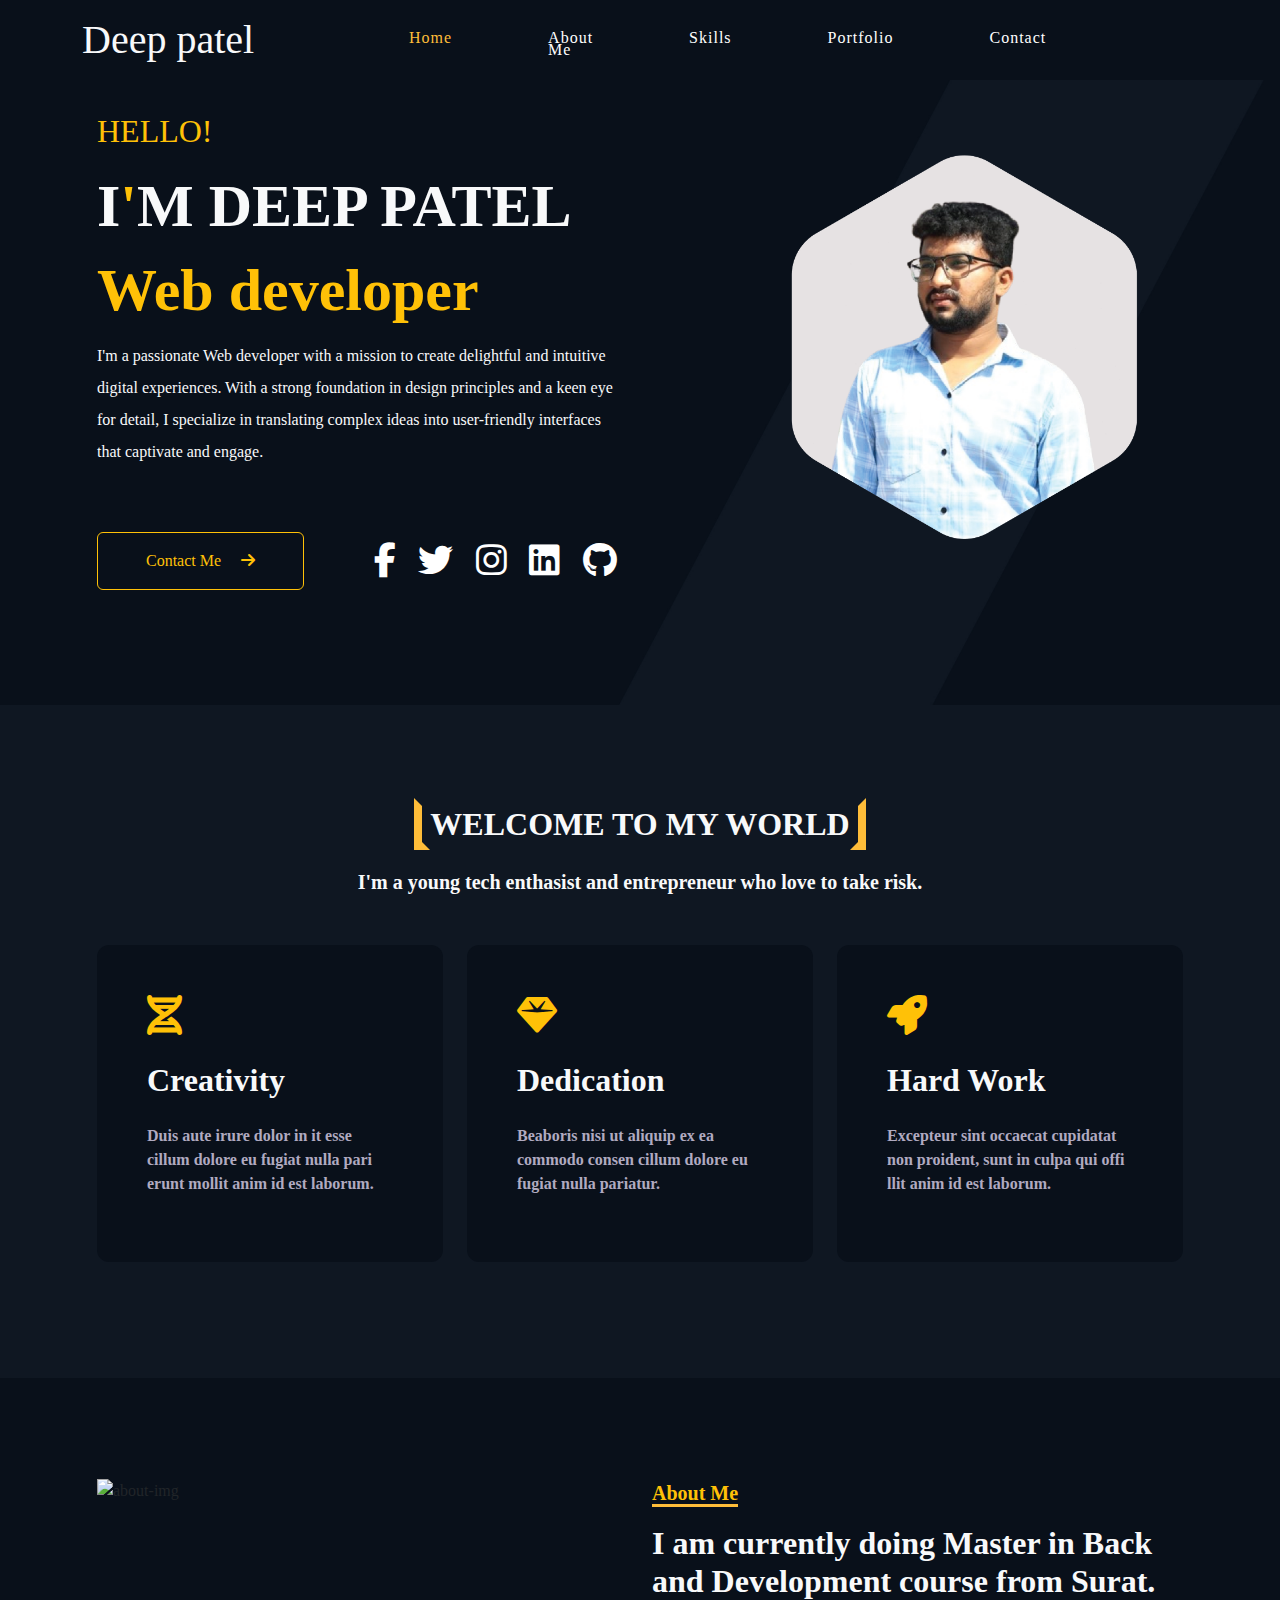
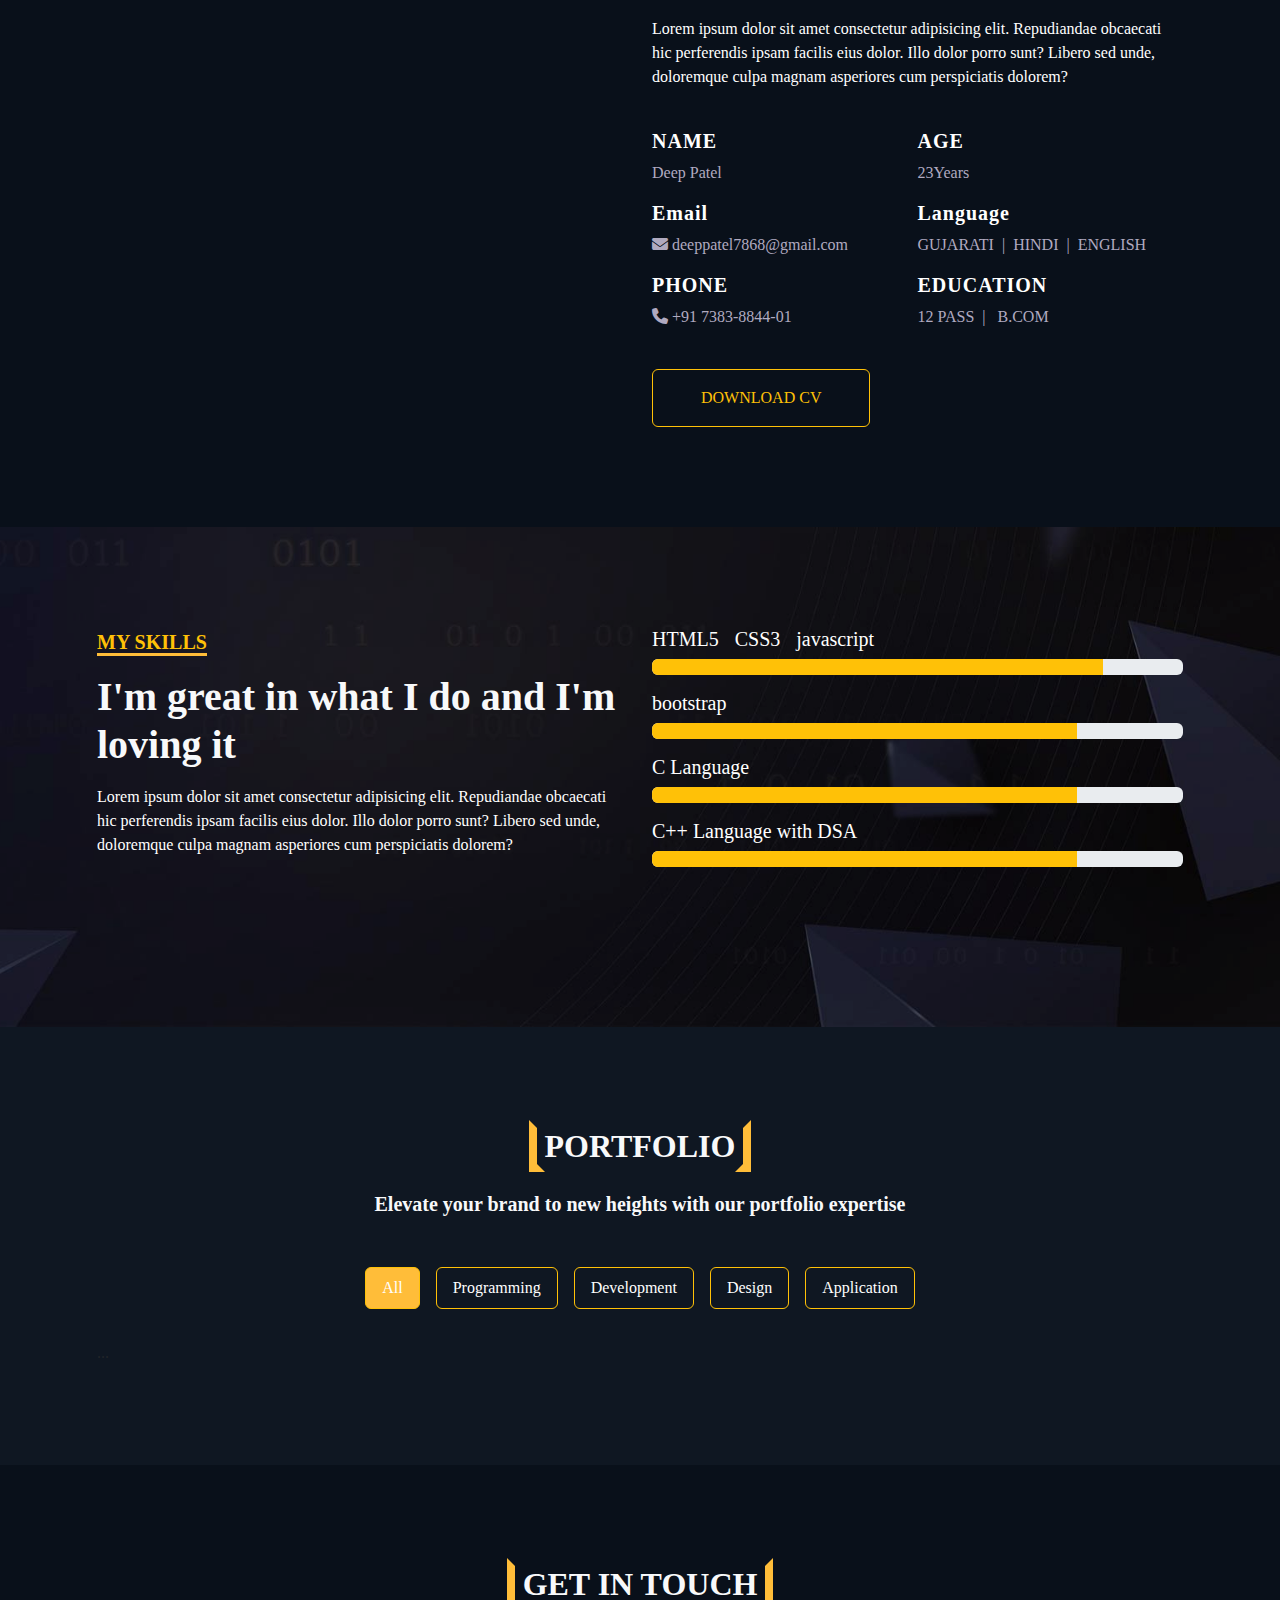
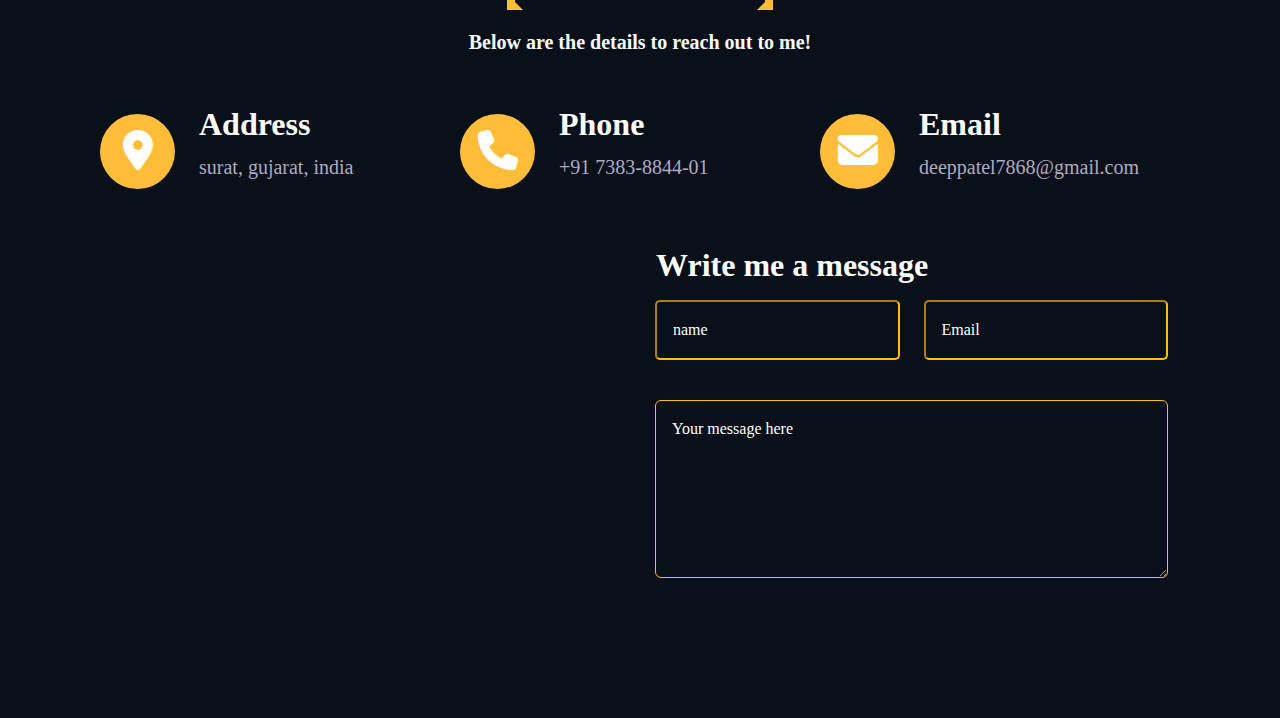
==== index.html @ 32c3ce7d "portfolio" ====
<!doctype html>
<html lang="en">

<head>
  <meta charset="utf-8">
  <meta name="viewport" content="width=device-width, initial-scale=1">
  <title>Deep Patel</title>

  <!-- favicon icon -->
  <link rel="icon" href="./images/logo/logo.png" />

  <!-- bootstrap css -->
  <link href="https://cdn.jsdelivr.net/npm/bootstrap@5.3.3/dist/css/bootstrap.min.css" rel="stylesheet"
    integrity="sha384-QWTKZyjpPEjISv5WaRU9OFeRpok6YctnYmDr5pNlyT2bRjXh0JMhjY6hW+ALEwIH" crossorigin="anonymous">

  <!-- extrnal css -->
  <link rel="stylesheet" href="./css/style.css" />

  <!-- fonts css -->
  <link rel="stylesheet" href="./css/fonts.css" />

  <!-- icon link -->
  <link rel="stylesheet" href="./css/all.min.css" />
</head>

<body>

  <!-- header -->
  <header>
    <nav class="navbar navbar-expand-lg bg-body-tertiary">
      <nav class="navbar navbar-dark fixed-top py-3">
        <div class="container">
          <div class="col-3">
            <h1 class="text-light">Deep patel</h1>
            <!-- <a class="navbar-brand" href="#">
                <img src="./images/logo/logo.png" alt="logo">
              </a> -->
          </div>
          <div class="col-8">
            <div class="offcanvas offcanvas-end text-bg-dark" tabindex="-1" id="offcanvasDarkNavbar"
              aria-labelledby="offcanvasDarkNavbarLabel">
              <div class="offcanvas-header">
                <h5 class="offcanvas-title" id="offcanvasDarkNavbarLabel">Deep Patel</h5>
                <button type="button" class="btn-close btn-close-white" data-bs-dismiss="offcanvas"
                  aria-label="Close"></button>
              </div>
              <div class="offcanvas-body">
                <div class="manu-bar">
                  <ul class="navbar-nav justify-content-end flex-grow-1 pe-3">
                    <li class="nav-item">
                      <a class="nav-link active py-3 px-5" aria-current="page" href="#">Home</a>
                    </li>
                    <li class="nav-item">
                      <a class="nav-link py-3 px-5" href="#">About Me</a>
                    </li>
                    <li class="nav-item">
                      <a class="nav-link py-3 px-5" href="#">Skills</a>
                    <li class="nav-item">
                      <a class="nav-link py-3 px-5" href="#">Portfolio</a>
                    </li>
                    <li class="nav-item">
                      <a class="nav-link py-3 px-5" href="#">Contact</a>
                    </li>
                  </ul>
                </div>
              </div>
            </div>
          </div>
          <div class="col-1">
            <button class="navbar-toggler" type="button" data-bs-toggle="offcanvas"
              data-bs-target="#offcanvasDarkNavbar" aria-controls="offcanvasDarkNavbar" aria-label="Toggle navigation">
              <span class="navbar-toggler-icon"></span>
            </button>
          </div>
        </div>
      </nav>
  </header>

  <!-- banner -->
  <section>
    <div class="banner">
      <div class="container">
        <div class="row">
          <div class="col-xl-6">
            <div class="my-contane">
              <h1 class="fw-bolder text-light">
                <span class="h2 text-warning">HELLO!</span><BR>
                I<span class="text-warning">'</span>M DEEP PATEL<br>
                <span class="text-warning">Web developer</span>
              </h1>
              <p class="text-light fs-6 display-6 lh-lg"">I'm a passionate Web developer with a mission to create delightful and intuitive digital experiences. With a strong foundation in design principles and a keen eye for detail, I specialize in translating complex ideas into user-friendly interfaces that captivate and engage.</p>
              <div class=" my-socieal d-flex align-items-center justify-content-around mt-5 pt-3">
              <div class="col-xl-6">
                <button type="button" class="btn btn-outline-warning py-3 px-5">Contact Me
                  <i class="fa-solid fa-arrow-right ps-3"></i>
                </button>
              </div>
              <div class="col-6">
                <div class="socieal-midda-icon">
                  <ul class="d-flex list-unstyled justify-content-around mb-0">
                    <li>
                      <a href="#">
                        <i class="fa-brands fa-facebook-f"></i>
                      </a>
                    </li>
                    <li>
                      <a href="#">
                        <i class="fa-brands fa-twitter"></i>
                      </a>
                    </li>
                    <li>
                      <a href="#">
                        <i class="fa-brands fa-instagram"></i>
                      </a>
                    </li>
                    <li>
                      <a href="#">
                        <i class="fa-brands fa-linkedin"></i>
                      </a>
                    </li>
                    <li>
                      <a href="#">
                        <i class="fa-brands fa-github"></i>
                      </a>
                    </li>
                  </ul>
                </div>
              </div>
            </div>
          </div>
        </div>
        <div class="col-xl-1"></div>
        <div class="col-xl-5">
          <div class="my-face d-flex align-items-center">
            <div class="my-img d-none d-xl-block">
              <img src="./images/bg-img/Deep.png" alt="my-img" class="img-fluid">
            </div>
          </div>
        </div>
      </div>
    </div>
    </div>
  </section>

  <!-- MY WORLD -->
  <section>
    <div class="my-world pt-100 pb-100">
      <div class="container">
        <div class="row">
          <div class="col-12">
            <div class="welcome">
              <h2 class="text-center text-light fw-bold mb-4">WELCOME TO MY WORLD</h2>
              <p class="text-center text-light fs-5 mb-5">I'm a young tech enthasist and entrepreneur who love to take
                risk.</p>
            </div>
          </div>

          <div class="col-xl-4 col-lg-6 mb-3">
            <div class="my-item-wrapper">
              <div class="icons">
                <i class="fa-solid fa-dna text-warning fs-1"></i>
              </div>
              <div class="content-icon">
                <h3 class="text-light fs-2 fw-semibold my-4">Creativity</h3>
                <p class="lh-base fs-6">
                  Duis aute irure dolor in it esse cillum dolore eu fugiat nulla pari erunt mollit anim id est laborum.
                </p>
              </div>
            </div>
          </div>
          <div class="col-xl-4 col-lg-6 mb-3">
            <div class="my-item-wrapper">
              <div class="icons">
                <i class="fa-solid fa-gem fs-1 text-warning"></i>
              </div>
              <div class="content-icon">
                <h3 class="text-light fs-2 fw-semibold my-4">
                  Dedication</h3>
                <p class="lh-base fs-6">
                  Beaboris nisi ut aliquip ex ea commodo consen cillum dolore eu fugiat nulla pariatur.
                </p>
              </div>
            </div>
          </div>
          <div class="col-xl-4 col-lg-6 mb-3">
            <div class="my-item-wrapper">
              <div class="icons">
                <i class="fa-solid fa-rocket text-warning fs-1"></i>
              </div>
              <div class="content-icon">
                <h3 class="text-light fs-2 fw-semibold my-4">Hard Work</h3>
                <p class="lh-base fs-6">
                  Excepteur sint occaecat cupidatat non proident, sunt in culpa qui offi llit anim id est laborum.
                </p>
              </div>
            </div>
          </div>
        </div>
      </div>
    </div>
  </section>

  <!-- About Us -->
  <section>
    <div class="my-about pt-100 pb-100">
      <div class="container">
        <div class="row">
          <div class="col-lg-6">
            <div class="about-img">
              <img src="..." alt="about-img">
            </div>
          </div>
          <div class="col-xl-6">
            <div class="about-content">
              <span class="text-warning fw-bold fs-5 " id="abmeout-me">About Me</span>
              <h2 class="text-light fs-2 my-3 fw-bold">I am currently doing Master in Back and Development course from
                Surat.
              </h2>
              <p class="text-white">Lorem ipsum dolor sit amet consectetur adipisicing elit. Repudiandae obcaecati hic
                perferendis ipsam facilis eius dolor. Illo dolor porro sunt? Libero sed unde, doloremque culpa magnam
                asperiores cum perspiciatis dolorem?</p>
            </div>
            <div class="about-info d-flex">
              <div class="col-xl-6">
                <ul class="prosonal-info list-unstyled">
                  <li>
                    <h4 class="text-white fw-midium fs-5 fw-bold mt-4">NAME</h4>
                    <p>Deep Patel</p>
                  </li>
                  <li>
                    <h4 class="text-white fw-midium fs-5 fw-bold">Email</h4>
                    <p><i class="fa-solid fa-envelope pe-1"></i>deeppatel7868@gmail.com</p>
                  </li>
                  <li>
                    <h4 class="text-white fw-midium fs-5 fw-bold ">PHONE</h4>
                    <p><i class="fa-solid fa-phone pe-1"></i>+91 7383-8844-01</p>
                  </li>
                </ul>
              </div>
              <div class="col-xl-6">
                <ul class="prosonal-info list-unstyled">
                  <li>
                    <h4 class="text-white fw-midium fs-5 fw-bold mt-4">AGE</h4>
                    <p>23Years</p>
                  </li>
                  <li>
                    <h4 class="text-white fw-midium fs-5 fw-bold ">Language</h4>
                    <p>GUJARATI<span class="px-2">|</span class="px-2">HINDI<span class="px-2">|</span>ENGLISH</p>
                  </li>
                  <li>
                    <h4 class="text-white fw-midium fs-5 fw-bold">EDUCATION</h4>
                    <p>12 PASS<span class="px-2">|</span> B.COM</p>
                  </li>
                </ul>
              </div>
            </div>
            <button type="button" class="btn btn-outline-warning mt-4 py-3 px-5">DOWNLOAD CV</button>
          </div>
        </div>
      </div>
    </div>
  </section>

  <!-- my skills -->
  <section>
    <div class="skill-section pt-100">
      <div class="container">
        <div class="row">
          <div class="col-lg-6">
            <div class="about-content">
              <span class="text-warning fw-bold fs-5 " id="abmeout-me">MY SKILLS</span>
              <h2 class="text-light fs-1 my-3 fw-bolder">I'm great in what I do and I'm loving it
              </h2>
              <p class="text-white">Lorem ipsum dolor sit amet consectetur adipisicing elit. Repudiandae obcaecati hic
                perferendis ipsam facilis eius dolor. Illo dolor porro sunt? Libero sed unde, doloremque culpa magnam
                asperiores cum perspiciatis dolorem?</p>
            </div>
          </div>
          <div class="col-lg-6">
            <h5 class="text-white">HTML5<span class="px-3">CSS3</span>javascript</h5>
            <div class="progress mb-3" role="progressbar" aria-label="Success example" aria-valuenow="25"
              aria-valuemin="0" aria-valuemax="100">
              <div class="progress-bar bg-warning" style="width: 85%"></div>
            </div>
            <h5 class="text-white">bootstrap</h5>
            <div class="progress mb-3" role="progressbar" aria-label="Info example" aria-valuenow="50" aria-valuemin="0"
              aria-valuemax="100">
              <div class="progress-bar bg-warning" style="width: 80%"></div>
            </div>
            <h5 class="text-white">C Language</h5>
            <div class="progress mb-3" role="progressbar" aria-label="Warning example" aria-valuenow="75"
              aria-valuemin="0" aria-valuemax="100">
              <div class="progress-bar bg-warning" style="width: 80%"></div>
            </div>
            <h5 class="text-white">C++ Language with DSA</h5>
            <div class="progress" role="progressbar" aria-label="Danger example" aria-valuenow="100" aria-valuemin="0"
              aria-valuemax="100">
              <div class="progress-bar bg-warning" style="width: 80%"></div>
            </div>
          </div>
        </div>
      </div>
    </div>
  </section>

  <!-- portfolio -->
  <section>
    <div class="portfolio-section pt-100 pb-100">
      <div class="container">
        <div class="row">
          <div class="col-12">
            <div class="welcome">
              <h2 class="text-center text-light fw-bold mb-4">PORTFOLIO</h2>
              <p class="text-center text-light fs-5 mb-5 fw-bold">Elevate your brand to new
                heights with our portfolio expertise</p>
            </div>
          </div>
          <div class="portfolio-menu">
            <ul class="nav nav-pills justify-content-center mb-3" id="pills-tab" role="tablist">
              <li class="nav-item px-2" role="presentation">
                <button class="nav-link active text-white border border-warning mb-3" id="pills-home-tab"
                  data-bs-toggle="pill" data-bs-target="#pills-all" type="button" role="tab" aria-controls="pills-all"
                  aria-selected="true">All</button>
              </li>
              <li class="nav-item px-2" role="presentation">
                <button class="nav-link text-white border border-warning mb-3" id="pills-Programming-tab"
                  data-bs-toggle="pill" data-bs-target="#pills-Programming" type="button" role="tab"
                  aria-controls="pills-Programming" aria-selected="false">Programming</button>
              </li>
              <li class="nav-item px-2" role="presentation">
                <button class="nav-link text-white border border-warning mb-3" id="pills-Development-tab"
                  data-bs-toggle="pill" data-bs-target="#pills-Development" type="button" role="tab"
                  aria-controls="pills-Development" aria-selected="false">Development</button>
              </li>
              <li class="nav-item px-2" role="presentation">
                <button class="nav-link text-white border border-warning mb-3" id="pills-Design-tab"
                  data-bs-toggle="pill" data-bs-target="#pills-Design" type="button" role="tab"
                  aria-controls="pills-Design" aria-selected="false">Design</button>
              </li>
              <li class="nav-item px-2" role="presentation">
                <button class="nav-link text-white border border-warning mb-3" id="pills-disabled-tab"
                  data-bs-toggle="pill" data-bs-target="#pills-disabled" type="button" role="tab"
                  aria-controls="pills-disabled" aria-selected="false">Application</button>
              </li>
            </ul>
          </div>
          <div class="tab-content" id="pills-tabContent">
            <div class="tab-pane fade show active" id="pills-all" role="tabpanel" aria-labelledby="pills-all-tab"
              tabindex="0">...</div>
            <div class="tab-pane fade" id="pills-Programming" role="tabpanel" aria-labelledby="pills-Programming-tab"
              tabindex="0">...</div>
            <div class="tab-pane fade" id="pills-Design" role="tabpanel" aria-labelledby="pills-Design-tab"
              tabindex="0">...</div>
            <div class="tab-pane fade" id="pills-disabled" role="tabpanel" aria-labelledby="pills-disabled-tab"
              tabindex="0">...</div>
            <div class="tab-pane fade" id="pills-disabled" role="tabpanel" aria-labelledby="pills-disabled-tab"
              tabindex="0">...</div>
          </div>
        </div>
      </div>
    </div>
  </section>

  <!-- my-Contact -->
  <section>
    <div class="my-Contact pt-100 pb-100">
      <div class="container">
        <div class="row">
          <div class="col-12">
            <div class="welcome">
              <h2 class="text-center text-light fw-bold mb-4">GET IN TOUCH</h2>
              <p class="text-center text-light fs-5 mb-5 fw-bold">Below are the details to reach out to me!</p>
            </div>
          </div>
          <div class="my-cont row mb-5">
            <div class="col-lg-4 d-flex align-items-lg-center justify-content-xxl-center">
              <div class="cont-circal me-4">
                <i class="fa-solid fa-location-dot"></i>
              </div>
             <div class="add-cont">
              <h4 class="fs-2 fw-bold">Address</h4>
              <p class="fs-5">surat, gujarat, india</p>
             </div>
            </div>
            <div class="col-lg-4 d-flex align-items-lg-center justify-content-xxl-center">
              <div class="cont-circal me-4">
                <i class="fa-solid fa-phone"></i>
              </div>
             <div class="add-cont">
              <h4 class="fs-2 fw-bold">Phone</h4>
              <p class="fs-5">+91 7383-8844-01</p>
             </div>
            </div>
            <div class="col-lg-4 d-flex align-items-lg-center justify-content-xxl-center">
              <div class="cont-circal me-4">
                <i class="fa-solid fa-envelope"></i>
              </div>
             <div class="add-cont">
              <h4 class="fs-2  fw-bold">
                Email</h4>
              <p class="fs-5">deeppatel7868@gmail.com</p>
             </div>
            </div>
          </div>
          <div class="prosnal-toch d-flex">
            <div class="col-lg-6"></div>
            <div class="col-lg-6">
              <div class="my-form">
                <h2 class="fw-bold text-white mb-3 ps-3">Write me a message</h2>
                <div class="form-msg">
                  <form action="">
                    <div class="form-contane row mb-4">
                      <div class="col-md-6">
                        <input type="text" name="uname" class="w-100 bg-transparent border-warning ps-3 mb-3" placeholder="name">
                      </div>
                      <div class="col-md-6">
                        <input type="email" name="email" class="w-100 bg-transparent border-warning ps-3" placeholder="Email">
                      </div>
                    </div>
                    <div class="form-area row mb-4">
                      <div class="col-md-12 ">
                        <textarea class="form-control mb-3 w-100 bg-transparent border-warning p-3" cols="30" rows="6"  placeholder="Your message here"></textarea>
                      </div>
                    </div>
                  </form>
                </div>
              </div>
            </div>
          </div>
        </div>
      </div>
    </div>
  </section>

  <!-- footer -->
  <footer></footer>
  <script src="https://cdn.jsdelivr.net/npm/bootstrap@5.3.3/dist/js/bootstrap.bundle.min.js"
    integrity="sha384-YvpcrYf0tY3lHB60NNkmXc5s9fDVZLESaAA55NDzOxhy9GkcIdslK1eN7N6jIeHz"
    crossorigin="anonymous"></script>

    <script src="https://cdnjs.cloudflare.com/ajax/libs/jquery/3.7.1/jquery.min.js"></script>
    <!-- map.js -->
    <script src="./js/map.js"></script>
</body> 

</html>
---- css/style.css ----
*{
    margin: 0;
    box-sizing: border-box;
}
:root{
    --primary-color: #FFBD39;
    --secondery-color: #09101A;
    --white-color: #fff;
    --black-color: #000;
    --bg-color: #0F1722;
    --text-primary-color: #b0aac0;
    --first-font: 'Poppins','sans-serif';
    --seconde-font: 'Lunasima', 'sans-serif';
    --gutter-width: 15px;
}
body{
    font-family: var(--first-font);
}
.row{
    display: flex;
    flex-wrap: wrap;
    padding-left: var(--gutter-width);
    padding-right: var(--gutter-width);
}
.pt-100{
    padding-top: 100px;
}
.pb-100{
    padding-bottom: 100px;
}

/* scroll */
::-webkit-scrollbar {
    width: 5px;
    scroll-behavior: smooth;
    height: 15px;
}
  ::-webkit-scrollbar-track {
    background: #d1e5ff;
}
::-webkit-scrollbar-thumb {
    background: linear-gradient(
      var(--primary-color),
      var(--secondery-color),
      var(--bg-color));
    border-radius: 4px;
  }

/* header */
/* navbar  */
.navbar {
    width: 100%;
    height: 80px;
    background-color: var(--secondery-color);
}
/* navebar-item */
.manu-bar .nav-link{
    font-family: var(--first-font);
    font-size: 16px;
    font-weight: 500;
    line-height: 12px;
    letter-spacing: 1px;
    color: var(--white-color);
    transition: all 0.3s linear;
    position: relative;
    padding-bottom: 10px;
}

.manu-bar .nav-link.active{
    color: var(--primary-color);
}
.manu-bar .nav-link:hover, .manu-bar .nav-link.active{
    color: var(--primary-color);
}
.navbar-toggler{
    border: none;
    font-size: 25px;
    background-color: var(--primary-color);
}
.navbar-toggler:focus, .btn-close:focus{
    outline: none;
    box-shadow: none;
}
.manu-bar .nav-link::before{
    content: "";
    width: 0;
    height: 2px;
    left: 50%;
    bottom: 0;
    position: absolute;
    transform: translateX(-50%);
    background-color: var(--primary-color);
    visibility: hidden;
    transition: all 0.3s ease-in-out;
}
.manu-bar .nav-link:hover, .socieal-midda-icon i:hover{
    transform: translateY(-15px);
    color: var(--primary-color);
}
.manu-bar .nav-link:hover::before{
    width: 100%;
    visibility: visible;
}

/* banner */
.banner{
    width: 100%;
    height: 625px;
    background-image: url("../images/bg-img/banner.jpg");
    background-position: center center;
    background-size: cover;
}
.my-contane h1{
    font-size: 60px;
    line-height: 1.4;
    font-family: var(--first-font);
}
.my-contane .socieal-midda-icon a{
    color: var(--white-color);
}
.my-contane .socieal-midda-icon i{
    font-size: 35px;
    transition: all 0.3s ease;
}

/* my-world */
.my-world{
    background-color: var(--bg-color);
    font-weight: 600;
}

.welcome h2{
    position: relative;
}
.welcome h2::after, .welcome h2::before {
    content: '';
    width: 0;
    height: 0;
    border: 8px solid transparent;
    border-bottom-color: var(--primary-color);
    top: 2.5px;
}
.welcome h2:after {
  border-right-color: var(--primary-color);
  left: -30px;
}
.welcome h2:before {
    border-left-color: var(--primary-color);
    right: -30px;
}
.welcome p{
    font-family: var(--seconde-font);
}
.my-item-wrapper{
    background-color: var(--secondery-color);
    border: none;
    padding: 50px;
    border-radius: 12px;
    position: relative;
    
}
.my-item-wrapper::after{
    content: '';
    width: 100%;
    height: 100%;
    border-radius: 12px;
    position: absolute;
    top: 0;
    left: 0;
    background: var(--primary-color);
    transition: all 0.3s;
}
.my-item-wrapper::after{
    content: '';
    width: 100%;
    height: 100%;
    border-radius: 12px;
    position: absolute;
    top: 0;
    right: 0;
    background: var(--primary-color);
    transition: all 0.3s;
    z-index: -1; 
}
.my-item-wrapper:hover {
    box-shadow: 10px 10px 50px rgba(255, 255, 255, 0.3);  
}
.my-item-wrapper:hover::after {
    transform: rotate(-10deg);
}
.content-icon p{
    color: var(--text-primary-color);
}

/* about me */
.my-about{
    background-color: var(--secondery-color);
}
.about-content span{
    font-family: var(--first-font);
     border-bottom: 3px solid var(--primary-color);
}
.prosonal-info h4{
    display: inline-block;
    font-family: var(--seconde-font);
    letter-spacing: 1px;
    
}
.prosonal-info p{
    color: var(--text-primary-color);
    font-family: var(--first-font);
    font-size: 16px;
    font-weight: 400;
}
/* my skills */
.skill-section{
    width: 100%;
    height: 500px;
    background-image: url('../images/bg-img/skill-bg.jpg');
    background-position: center center;
    background-size: cover;
    position: relative;
    z-index: 1;
}   
.skill-section::after {
    content: '';
    position: absolute;
    top: 0;
    left: 0;
    right: 0;
    bottom: 0;
    background: rgba(0, 0, 0,0.2);
    z-index: -1;
}

/* portfolio */
.portfolio-section{
    background-color: var(--bg-color);
}
.nav-pills .nav-link.active{
    background-color: var(--primary-color);
}
.nav-pills{
    color: var(--black-color);
}
.portfolio-menu .nav-link:hover {
    background-color: var(--primary-color);
}

/* my-Contact */
.my-Contact{
    background-color: var(--secondery-color);
}

/* contect */
.cont-circal{
    width: 75px;
    height: 75px;
    background-color: var(--primary-color);
    border-radius: 50%;
    text-align: center;
    line-height: 75px;
    font-size: 40px;
    color: var(--white-color);
}
.cont-circal i{
    color: var(--white-color);
    transition: all 0.3s ease;
}
.cont-circal:hover i{
    color: var(--black-color);
}
.add-cont h4{
    color: var(--white-color);
    transition: all 0.3s ease;
}
.add-cont p{
    color: var(--text-primary-color);
    transition: all 0.3s ease;
}
.add-cont h4:hover, .add-cont p:hover{
    color: var(--primary-color);
}
.map{
    width: 100%;
    width: 300px;
}
.my-form h2{
    font-family: var(--seconde-font);
}
.form-contane input{
    height: 60px;
    border-radius: 5px;
    outline: none;
    color: var(--white-color);
}
::placeholder{
    color: var(--white-color);
}
.form-area textarea{
    color: var(--white-color);
}
.form-area textarea::placeholder{
    color: var(--white-color);
    
}
---- css/fonts.css ----
/* poppins-100 - latin */
@font-face {
  font-display: swap;
  /* Check https://developer.mozilla.org/en-US/docs/Web/CSS/@font-face/font-display for other options. */
  font-family: 'Poppins';
  font-style: normal;
  font-weight: 100;
  src: url('../fonts/poppins-v21-latin-100.woff2') format('woff2');
  /* Chrome 36+, Opera 23+, Firefox 39+, Safari 12+, iOS 10+ */
}

/* poppins-100italic - latin */
@font-face {
  font-display: swap;
  /* Check https://developer.mozilla.org/en-US/docs/Web/CSS/@font-face/font-display for other options. */
  font-family: 'Poppins';
  font-style: italic;
  font-weight: 100;
  src: url('../fonts/poppins-v21-latin-100italic.woff2') format('woff2');
  /* Chrome 36+, Opera 23+, Firefox 39+, Safari 12+, iOS 10+ */
}

/* poppins-200 - latin */
@font-face {
  font-display: swap;
  /* Check https://developer.mozilla.org/en-US/docs/Web/CSS/@font-face/font-display for other options. */
  font-family: 'Poppins';
  font-style: normal;
  font-weight: 200;
  src: url('../fonts/poppins-v21-latin-200.woff2') format('woff2');
  /* Chrome 36+, Opera 23+, Firefox 39+, Safari 12+, iOS 10+ */
}

/* poppins-200italic - latin */
@font-face {
  font-display: swap;
  /* Check https://developer.mozilla.org/en-US/docs/Web/CSS/@font-face/font-display for other options. */
  font-family: 'Poppins';
  font-style: italic;
  font-weight: 200;
  src: url('../fonts/poppins-v21-latin-200italic.woff2') format('woff2');
  /* Chrome 36+, Opera 23+, Firefox 39+, Safari 12+, iOS 10+ */
}

/* poppins-300 - latin */
@font-face {
  font-display: swap;
  /* Check https://developer.mozilla.org/en-US/docs/Web/CSS/@font-face/font-display for other options. */
  font-family: 'Poppins';
  font-style: normal;
  font-weight: 300;
  src: url('../fonts/poppins-v21-latin-300.woff2') format('woff2');
  /* Chrome 36+, Opera 23+, Firefox 39+, Safari 12+, iOS 10+ */
}

/* poppins-300italic - latin */
@font-face {
  font-display: swap;
  /* Check https://developer.mozilla.org/en-US/docs/Web/CSS/@font-face/font-display for other options. */
  font-family: 'Poppins';
  font-style: italic;
  font-weight: 300;
  src: url('../fonts/poppins-v21-latin-300italic.woff2') format('woff2');
  /* Chrome 36+, Opera 23+, Firefox 39+, Safari 12+, iOS 10+ */
}

/* poppins-regular - latin */
@font-face {
  font-display: swap;
  /* Check https://developer.mozilla.org/en-US/docs/Web/CSS/@font-face/font-display for other options. */
  font-family: 'Poppins', 'sans-serif';
  font-style: normal;
  font-weight: 400;
  src: url('../fonts/poppins-v21-latin-regular.woff2') format('woff2');
  /* Chrome 36+, Opera 23+, Firefox 39+, Safari 12+, iOS 10+ */
}

/* poppins-italic - latin */
@font-face {
  font-display: swap;
  /* Check https://developer.mozilla.org/en-US/docs/Web/CSS/@font-face/font-display for other options. */
  font-family: 'Poppins';
  font-style: italic;
  font-weight: 400;
  src: url('../fonts/poppins-v21-latin-italic.woff2') format('woff2');
  /* Chrome 36+, Opera 23+, Firefox 39+, Safari 12+, iOS 10+ */
}

/* poppins-500 - latin */
@font-face {
  font-display: swap;
  /* Check https://developer.mozilla.org/en-US/docs/Web/CSS/@font-face/font-display for other options. */
  font-family: 'Poppins';
  font-style: normal;
  font-weight: 500;
  src: url('../fonts/poppins-v21-latin-500.woff2') format('woff2');
  /* Chrome 36+, Opera 23+, Firefox 39+, Safari 12+, iOS 10+ */
}

/* poppins-500italic - latin */
@font-face {
  font-display: swap;
  /* Check https://developer.mozilla.org/en-US/docs/Web/CSS/@font-face/font-display for other options. */
  font-family: 'Poppins';
  font-style: italic;
  font-weight: 500;
  src: url('../fonts/poppins-v21-latin-500italic.woff2') format('woff2');
  /* Chrome 36+, Opera 23+, Firefox 39+, Safari 12+, iOS 10+ */
}

/* poppins-600 - latin */
@font-face {
  font-display: swap;
  /* Check https://developer.mozilla.org/en-US/docs/Web/CSS/@font-face/font-display for other options. */
  font-family: 'Poppins';
  font-style: normal;
  font-weight: 600;
  src: url('../fonts/poppins-v21-latin-600.woff2') format('woff2');
  /* Chrome 36+, Opera 23+, Firefox 39+, Safari 12+, iOS 10+ */
}

/* poppins-600italic - latin */
@font-face {
  font-display: swap;
  /* Check https://developer.mozilla.org/en-US/docs/Web/CSS/@font-face/font-display for other options. */
  font-family: 'Poppins';
  font-style: italic;
  font-weight: 600;
  src: url('../fonts/poppins-v21-latin-600italic.woff2') format('woff2');
  /* Chrome 36+, Opera 23+, Firefox 39+, Safari 12+, iOS 10+ */
}

/* poppins-700 - latin */
@font-face {
  font-display: swap;
  /* Check https://developer.mozilla.org/en-US/docs/Web/CSS/@font-face/font-display for other options. */
  font-family: 'Poppins';
  font-style: normal;
  font-weight: 700;
  src: url('../fonts/poppins-v21-latin-700.woff2') format('woff2');
  /* Chrome 36+, Opera 23+, Firefox 39+, Safari 12+, iOS 10+ */
}

/* poppins-700italic - latin */
@font-face {
  font-display: swap;
  /* Check https://developer.mozilla.org/en-US/docs/Web/CSS/@font-face/font-display for other options. */
  font-family: 'Poppins';
  font-style: italic;
  font-weight: 700;
  src: url('../fonts/poppins-v21-latin-700italic.woff2') format('woff2');
  /* Chrome 36+, Opera 23+, Firefox 39+, Safari 12+, iOS 10+ */
}

/* poppins-800 - latin */
@font-face {
  font-display: swap;
  /* Check https://developer.mozilla.org/en-US/docs/Web/CSS/@font-face/font-display for other options. */
  font-family: 'Poppins';
  font-style: normal;
  font-weight: 800;
  src: url('../fonts/poppins-v21-latin-800.woff2') format('woff2');
  /* Chrome 36+, Opera 23+, Firefox 39+, Safari 12+, iOS 10+ */
}

/* poppins-800italic - latin */
@font-face {
  font-display: swap;
  /* Check https://developer.mozilla.org/en-US/docs/Web/CSS/@font-face/font-display for other options. */
  font-family: 'Poppins';
  font-style: italic;
  font-weight: 800;
  src: url('../fonts/poppins-v21-latin-800italic.woff2') format('woff2');
  /* Chrome 36+, Opera 23+, Firefox 39+, Safari 12+, iOS 10+ */
}

/* poppins-900 - latin */
@font-face {
  font-display: swap;
  /* Check https://developer.mozilla.org/en-US/docs/Web/CSS/@font-face/font-display for other options. */
  font-family: 'Poppins';
  font-style: normal;
  font-weight: 900;
  src: url('../fonts/poppins-v21-latin-900.woff2') format('woff2');
  /* Chrome 36+, Opera 23+, Firefox 39+, Safari 12+, iOS 10+ */
}

/* poppins-900italic - latin */
@font-face {
  font-display: swap;
  /* Check https://developer.mozilla.org/en-US/docs/Web/CSS/@font-face/font-display for other options. */
  font-family: 'Poppins';
  font-style: italic;
  font-weight: 900;
  src: url('../fonts/poppins-v21-latin-900italic.woff2') format('woff2');
  /* Chrome 36+, Opera 23+, Firefox 39+, Safari 12+, iOS 10+ */
}

/* lunasima-regular - latin */
@font-face {
  font-display: swap;
  /* Check https://developer.mozilla.org/en-US/docs/Web/CSS/@font-face/font-display for other options. */
  font-family: 'Lunasima';
  font-style: normal;
  font-weight: 400;
  src: url('../fonts/lunasima-v1-latin-regular.woff2') format('woff2');
  /* Chrome 36+, Opera 23+, Firefox 39+, Safari 12+, iOS 10+ */
}

/* lunasima-700 - latin */
@font-face {
  font-display: swap;
  /* Check https://developer.mozilla.org/en-US/docs/Web/CSS/@font-face/font-display for other options. */
  font-family: 'Lunasima';
  font-style: normal;
  font-weight: 700;
  src: url('../fonts/lunasima-v1-latin-700.woff2') format('woff2');
  /* Chrome 36+, Opera 23+, Firefox 39+, Safari 12+, iOS 10+ */
}
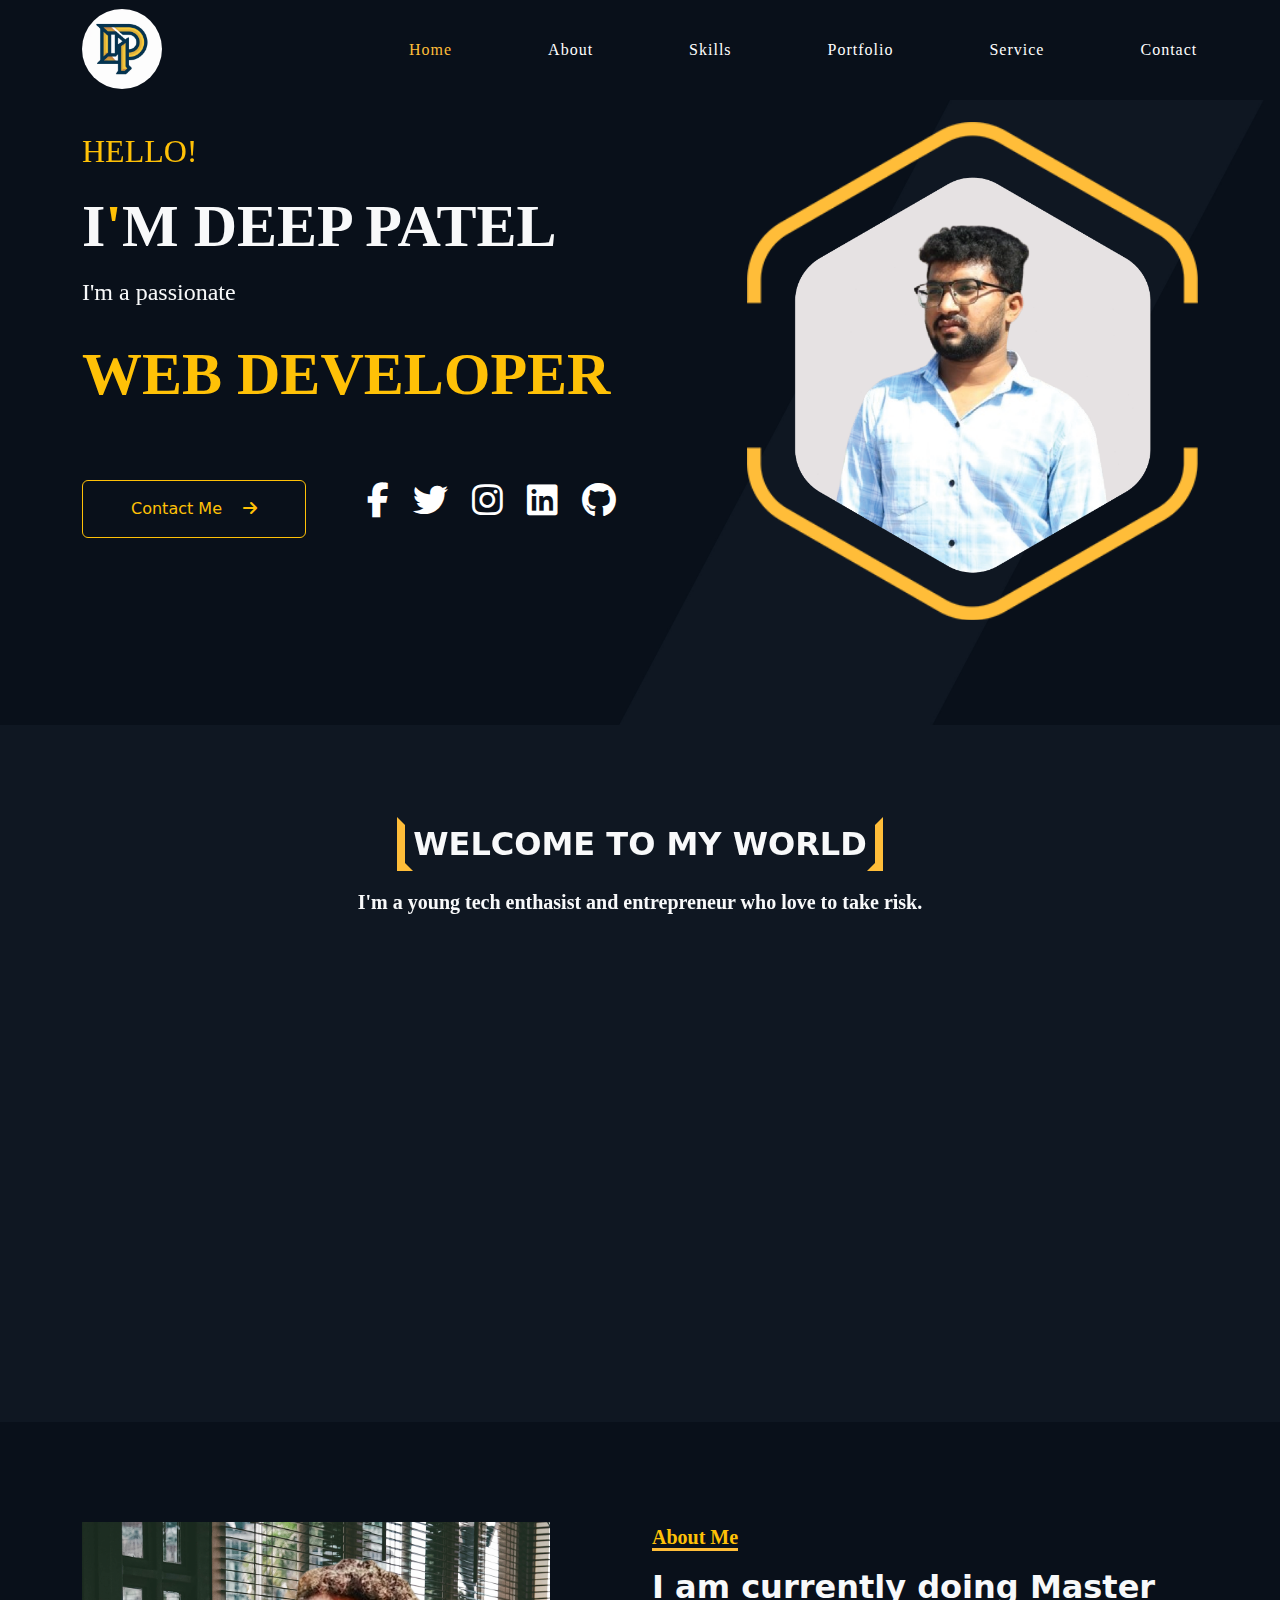
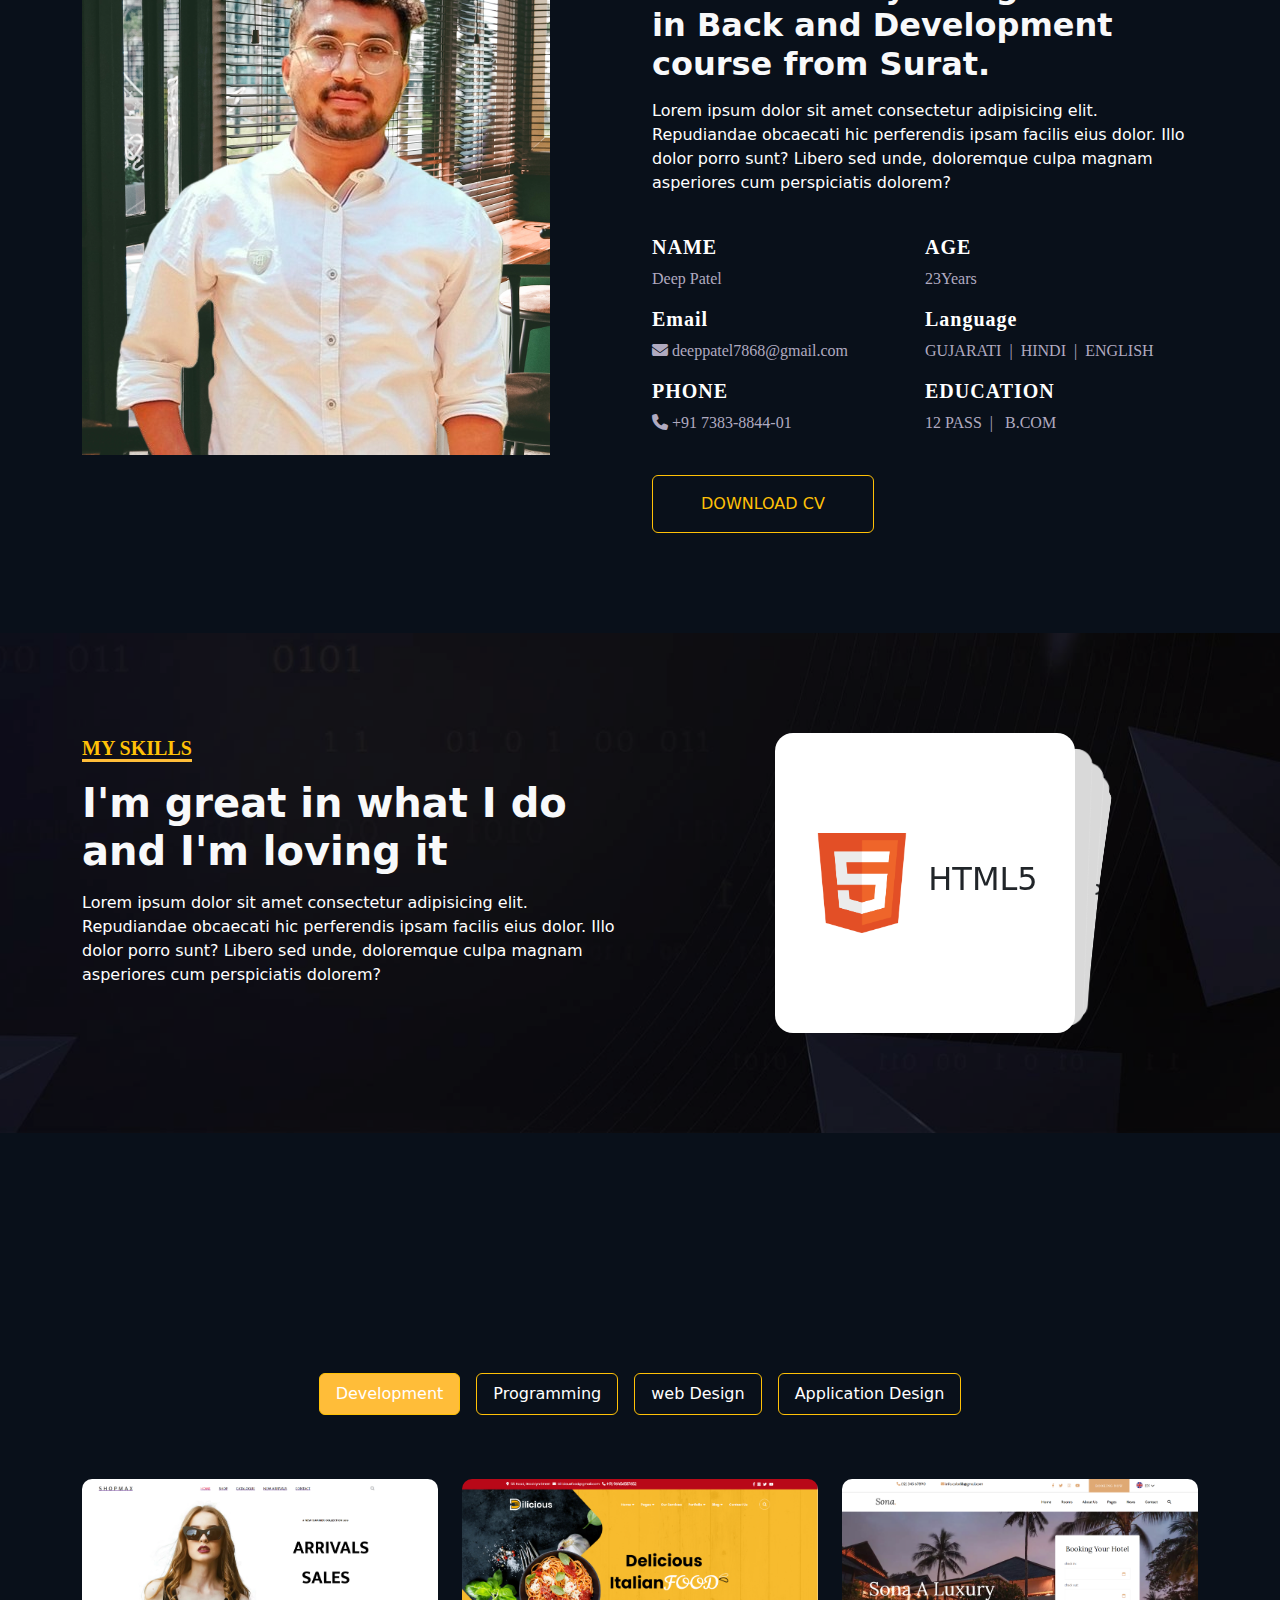
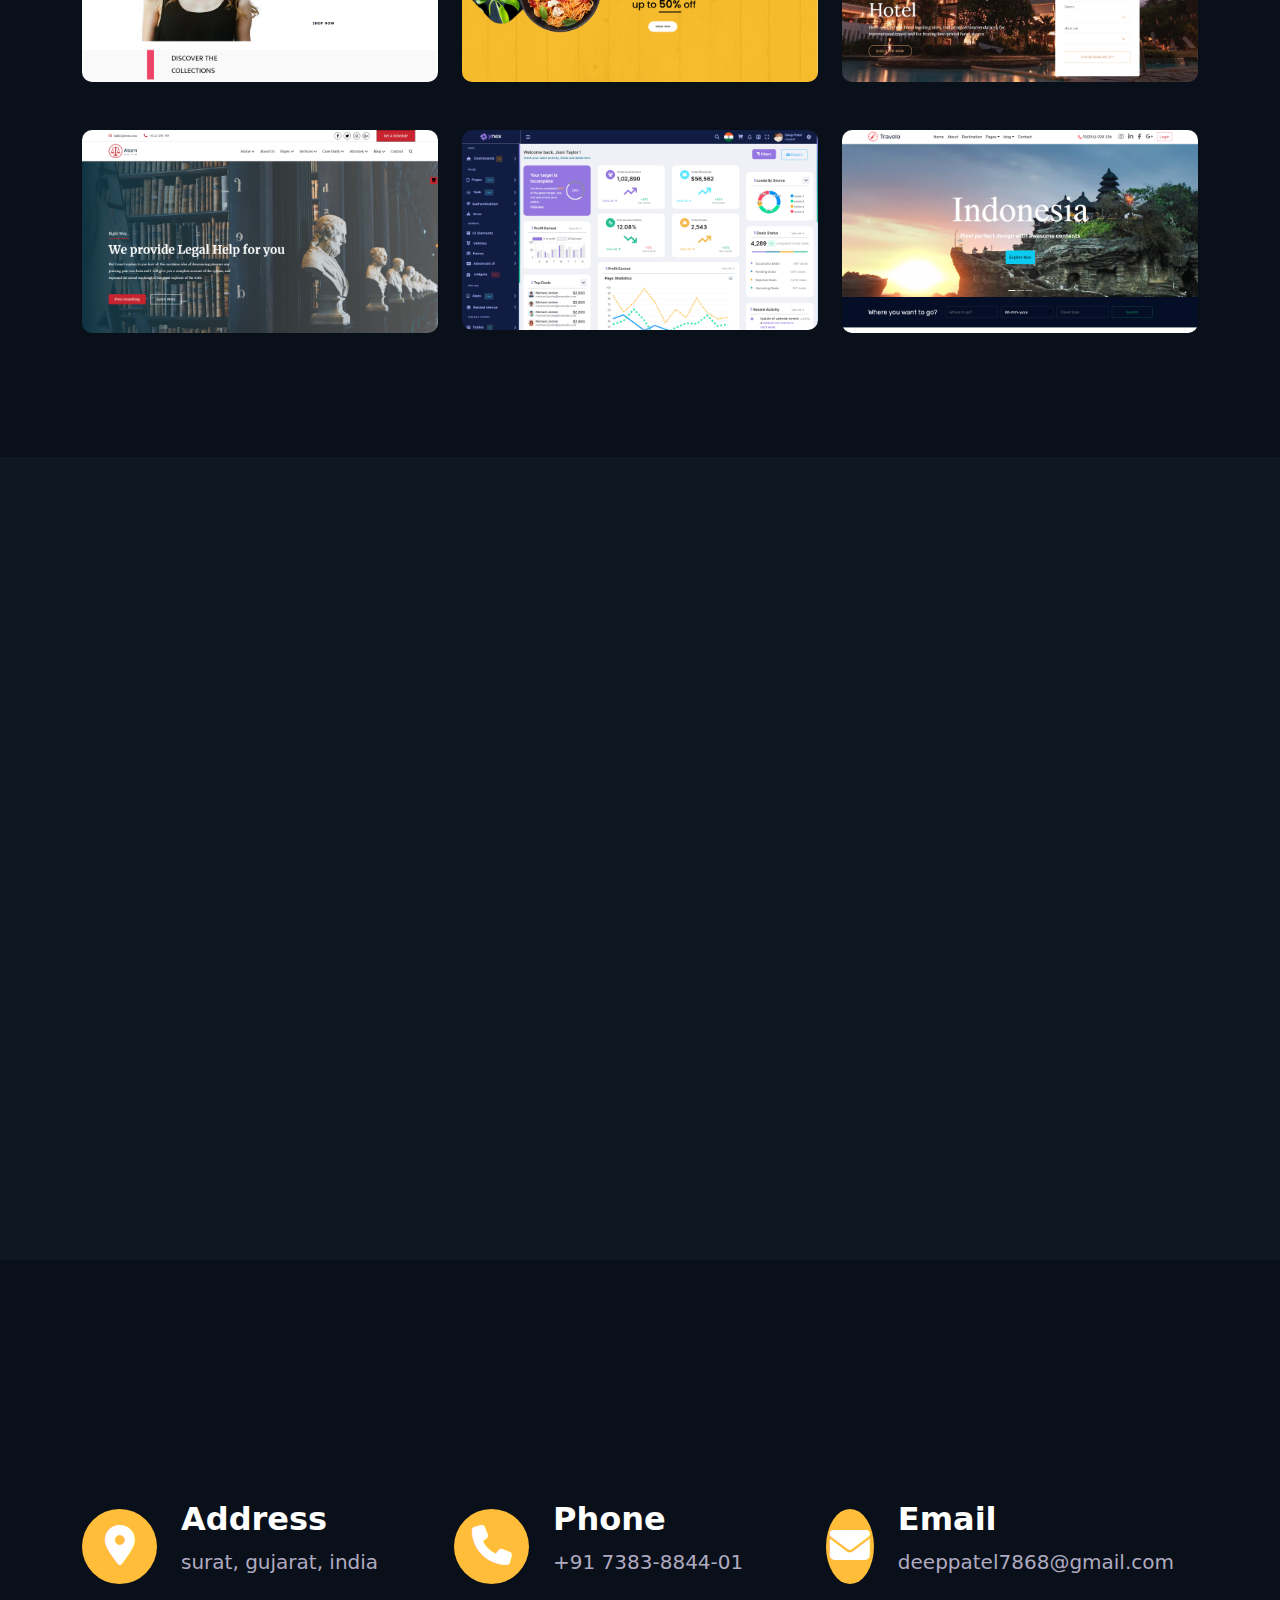
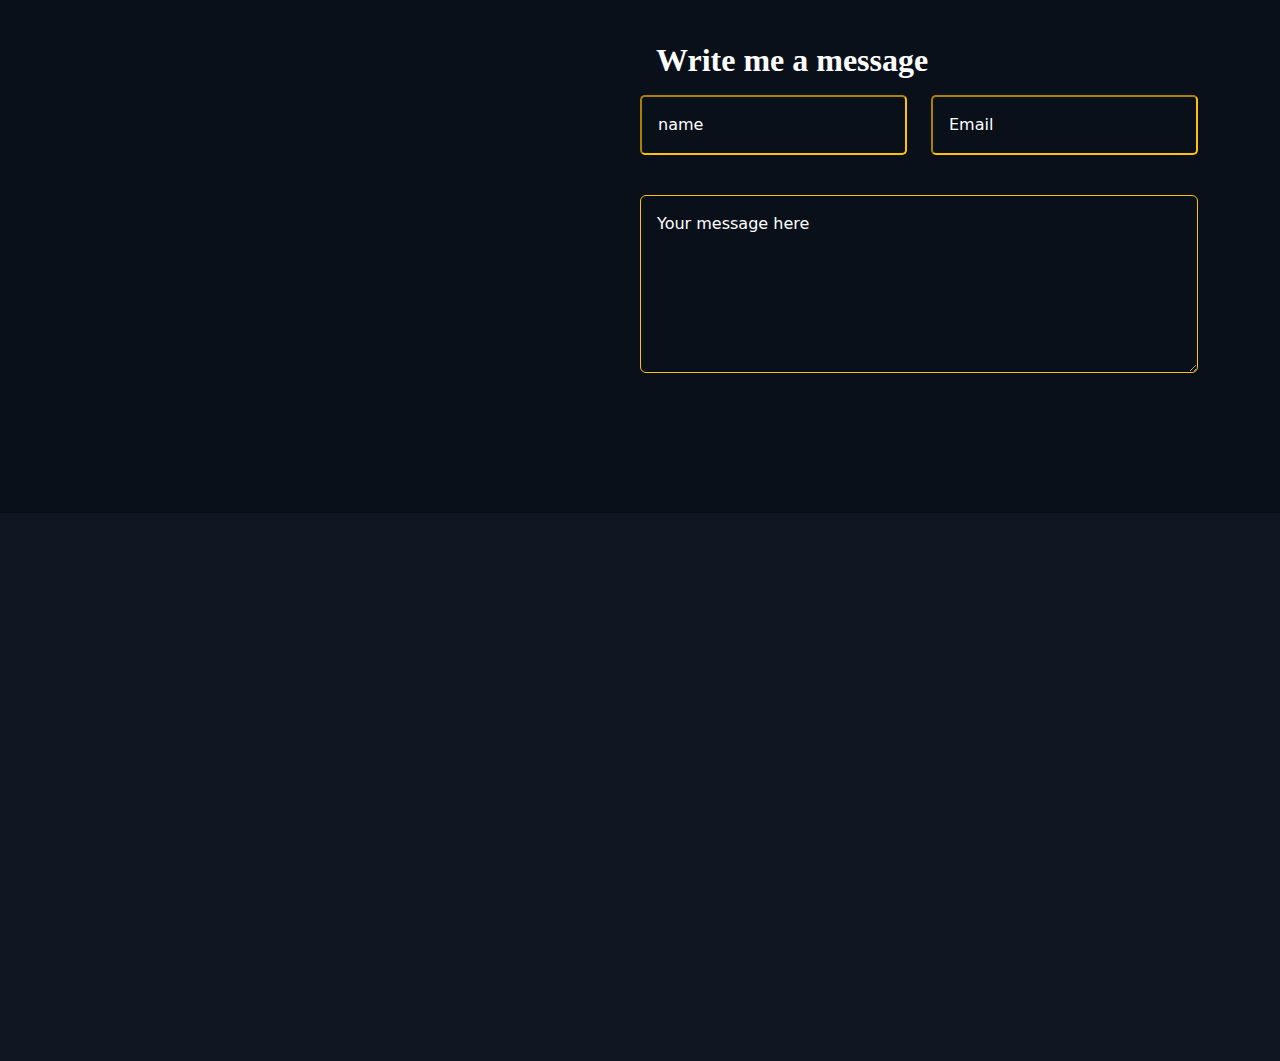
==== commit ec7fd1f9: "new" ====
--- a/index.html
+++ b/index.html
@@ -7,7 +7,7 @@
   <title>Deep Patel</title>
 
   <!-- favicon icon -->
-  <link rel="icon" href="./images/logo/logo.png" />
+  <link rel="icon" href="./images/logo/logo-1.png" />
 
   <!-- bootstrap css -->
   <link href="https://cdn.jsdelivr.net/npm/bootstrap@5.3.3/dist/css/bootstrap.min.css" rel="stylesheet"
@@ -21,20 +21,36 @@
 
   <!-- icon link -->
   <link rel="stylesheet" href="./css/all.min.css" />
+
+  <!-- head-line.css -->
+  <link rel="stylesheet" href="./css/3danimation.css" />
+
+  <!-- animate -->
+  <link rel="stylesheet" href="./css/animate.min.css" />
+
+  <!-- aos.js -->
+  <link rel="stylesheet" href="./css/aos.css" />
+
+  <!-- swiper -->
+  <link rel="stylesheet" href="https://cdn.jsdelivr.net/npm/swiper@11/swiper-bundle.min.css" />
 </head>
 
-<body>
-
+<body style="scroll-behavior: smooth;">
+
+  <!-- loader -->
+  <!-- <div class="loader"></div> -->
   <!-- header -->
   <header>
     <nav class="navbar navbar-expand-lg bg-body-tertiary">
-      <nav class="navbar navbar-dark fixed-top py-3">
+      <nav class="navbar navbar-dark fixed-top">
         <div class="container">
-          <div class="col-3">
-            <h1 class="text-light">Deep patel</h1>
-            <!-- <a class="navbar-brand" href="#">
-                <img src="./images/logo/logo.png" alt="logo">
-              </a> -->
+          <div class="col-3" style="line-height: 0;">
+            <a class="navbar-brand fw-bold" href="#">
+              <div data-tilt>
+                <img src="./images/logo/logo-1.png" alt="logo" class="img-fluid"
+                  style="width: 80px; border-radius: 50%;">
+              </div>
+            </a>
           </div>
           <div class="col-8">
             <div class="offcanvas offcanvas-end text-bg-dark" tabindex="-1" id="offcanvasDarkNavbar"
@@ -46,20 +62,23 @@
               </div>
               <div class="offcanvas-body">
                 <div class="manu-bar">
-                  <ul class="navbar-nav justify-content-end flex-grow-1 pe-3">
+                  <ul class="navbar-nav flex-grow-1 pe-3">
                     <li class="nav-item">
-                      <a class="nav-link active py-3 px-5" aria-current="page" href="#">Home</a>
+                      <a class="nav-link active py-3 px-5" aria-current="page" href="#home">Home</a>
                     </li>
                     <li class="nav-item">
-                      <a class="nav-link py-3 px-5" href="#">About Me</a>
+                      <a class="nav-link py-3 px-5" href="#about">About</a>
                     </li>
                     <li class="nav-item">
-                      <a class="nav-link py-3 px-5" href="#">Skills</a>
+                      <a class="nav-link py-3 px-5" href="#skills">Skills</a>
                     <li class="nav-item">
-                      <a class="nav-link py-3 px-5" href="#">Portfolio</a>
+                      <a class="nav-link py-3 px-5" href="#Portfolio">Portfolio</a>
                     </li>
                     <li class="nav-item">
-                      <a class="nav-link py-3 px-5" href="#">Contact</a>
+                      <a class="nav-link py-3 px-5" href="#Service">Service</a>
+                    </li>
+                    <li class="nav-item">
+                      <a class="nav-link py-3 px-5" href="#Contact">Contact</a>
                     </li>
                   </ul>
                 </div>
@@ -77,19 +96,24 @@
   </header>
 
   <!-- banner -->
-  <section>
-    <div class="banner">
-      <div class="container">
-        <div class="row">
-          <div class="col-xl-6">
-            <div class="my-contane">
-              <h1 class="fw-bolder text-light">
-                <span class="h2 text-warning">HELLO!</span><BR>
+  <section class="banner">
+    <div class="container">
+      <div class="row">
+        <div class="col-xl-6">
+          <div class="my-contane">
+            <h1 class="fw-bolder text-light cd-headline rotate-1" data-aos="zoom-in-up">
+              <span class="h2 text-warning">HELLO!</span><BR>
                 I<span class="text-warning">'</span>M DEEP PATEL<br>
-                <span class="text-warning">Web developer</span>
-              </h1>
-              <p class="text-light fs-6 display-6 lh-lg"">I'm a passionate Web developer with a mission to create delightful and intuitive digital experiences. With a strong foundation in design principles and a keen eye for detail, I specialize in translating complex ideas into user-friendly interfaces that captivate and engage.</p>
-              <div class=" my-socieal d-flex align-items-center justify-content-around mt-5 pt-3">
+              <p class="text-light fs-4 display-4 lh-lg">I'm a passionate</p>
+              <span class="text-warning cd-words-wrapper">
+                <b class="is-visible text-uppercase">Web Developer</b>
+                <b class="text-uppercase">Frontend Developer</b>
+                <b class="text-uppercase">Backend Developer</b>
+                <b class="text-uppercase fs-sm-5">Professional Coder</b>
+                <b class="text-uppercase">Programmer</b>
+              </span>
+            </h1>
+            <div class=" my-socieal d-flex align-items-center justify-content-around mt-5 pt-3">
               <div class="col-xl-6">
                 <button type="button" class="btn btn-outline-warning py-3 px-5">Contact Me
                   <i class="fa-solid fa-arrow-right ps-3"></i>
@@ -97,29 +121,29 @@
               </div>
               <div class="col-6">
                 <div class="socieal-midda-icon">
-                  <ul class="d-flex list-unstyled justify-content-around mb-0">
+                  <ul class="d-flex list-unstyled justify-content-around">
                     <li>
-                      <a href="#">
+                      <a href="https://www.facebook.com/">
                         <i class="fa-brands fa-facebook-f"></i>
                       </a>
                     </li>
                     <li>
-                      <a href="#">
+                      <a href="https://twitter.com/">
                         <i class="fa-brands fa-twitter"></i>
                       </a>
                     </li>
                     <li>
-                      <a href="#">
+                      <a href="https://www.instagram.com/">
                         <i class="fa-brands fa-instagram"></i>
                       </a>
                     </li>
                     <li>
-                      <a href="#">
+                      <a href="https://www.linkedin.com/feed/">
                         <i class="fa-brands fa-linkedin"></i>
                       </a>
                     </li>
                     <li>
-                      <a href="#">
+                      <a href="https://github.com/">
                         <i class="fa-brands fa-github"></i>
                       </a>
                     </li>
@@ -132,67 +156,8 @@
         <div class="col-xl-1"></div>
         <div class="col-xl-5">
           <div class="my-face d-flex align-items-center">
-            <div class="my-img d-none d-xl-block">
+            <div class="my-img d-none d-xl-block" data-tilt>
               <img src="./images/bg-img/Deep.png" alt="my-img" class="img-fluid">
-            </div>
-          </div>
-        </div>
-      </div>
-    </div>
-    </div>
-  </section>
-
-  <!-- MY WORLD -->
-  <section>
-    <div class="my-world pt-100 pb-100">
-      <div class="container">
-        <div class="row">
-          <div class="col-12">
-            <div class="welcome">
-              <h2 class="text-center text-light fw-bold mb-4">WELCOME TO MY WORLD</h2>
-              <p class="text-center text-light fs-5 mb-5">I'm a young tech enthasist and entrepreneur who love to take
-                risk.</p>
-            </div>
-          </div>
-
-          <div class="col-xl-4 col-lg-6 mb-3">
-            <div class="my-item-wrapper">
-              <div class="icons">
-                <i class="fa-solid fa-dna text-warning fs-1"></i>
-              </div>
-              <div class="content-icon">
-                <h3 class="text-light fs-2 fw-semibold my-4">Creativity</h3>
-                <p class="lh-base fs-6">
-                  Duis aute irure dolor in it esse cillum dolore eu fugiat nulla pari erunt mollit anim id est laborum.
-                </p>
-              </div>
-            </div>
-          </div>
-          <div class="col-xl-4 col-lg-6 mb-3">
-            <div class="my-item-wrapper">
-              <div class="icons">
-                <i class="fa-solid fa-gem fs-1 text-warning"></i>
-              </div>
-              <div class="content-icon">
-                <h3 class="text-light fs-2 fw-semibold my-4">
-                  Dedication</h3>
-                <p class="lh-base fs-6">
-                  Beaboris nisi ut aliquip ex ea commodo consen cillum dolore eu fugiat nulla pariatur.
-                </p>
-              </div>
-            </div>
-          </div>
-          <div class="col-xl-4 col-lg-6 mb-3">
-            <div class="my-item-wrapper">
-              <div class="icons">
-                <i class="fa-solid fa-rocket text-warning fs-1"></i>
-              </div>
-              <div class="content-icon">
-                <h3 class="text-light fs-2 fw-semibold my-4">Hard Work</h3>
-                <p class="lh-base fs-6">
-                  Excepteur sint occaecat cupidatat non proident, sunt in culpa qui offi llit anim id est laborum.
-                </p>
-              </div>
             </div>
           </div>
         </div>
@@ -200,230 +165,575 @@
     </div>
   </section>
 
-  <!-- About Us -->
-  <section>
-    <div class="my-about pt-100 pb-100">
-      <div class="container">
-        <div class="row">
-          <div class="col-lg-6">
-            <div class="about-img">
-              <img src="..." alt="about-img">
-            </div>
-          </div>
-          <div class="col-xl-6">
-            <div class="about-content">
-              <span class="text-warning fw-bold fs-5 " id="abmeout-me">About Me</span>
-              <h2 class="text-light fs-2 my-3 fw-bold">I am currently doing Master in Back and Development course from
-                Surat.
-              </h2>
-              <p class="text-white">Lorem ipsum dolor sit amet consectetur adipisicing elit. Repudiandae obcaecati hic
-                perferendis ipsam facilis eius dolor. Illo dolor porro sunt? Libero sed unde, doloremque culpa magnam
-                asperiores cum perspiciatis dolorem?</p>
-            </div>
-            <div class="about-info d-flex">
-              <div class="col-xl-6">
-                <ul class="prosonal-info list-unstyled">
-                  <li>
-                    <h4 class="text-white fw-midium fs-5 fw-bold mt-4">NAME</h4>
-                    <p>Deep Patel</p>
-                  </li>
-                  <li>
-                    <h4 class="text-white fw-midium fs-5 fw-bold">Email</h4>
-                    <p><i class="fa-solid fa-envelope pe-1"></i>deeppatel7868@gmail.com</p>
-                  </li>
-                  <li>
-                    <h4 class="text-white fw-midium fs-5 fw-bold ">PHONE</h4>
-                    <p><i class="fa-solid fa-phone pe-1"></i>+91 7383-8844-01</p>
-                  </li>
-                </ul>
-              </div>
-              <div class="col-xl-6">
-                <ul class="prosonal-info list-unstyled">
-                  <li>
-                    <h4 class="text-white fw-midium fs-5 fw-bold mt-4">AGE</h4>
-                    <p>23Years</p>
-                  </li>
-                  <li>
-                    <h4 class="text-white fw-midium fs-5 fw-bold ">Language</h4>
-                    <p>GUJARATI<span class="px-2">|</span class="px-2">HINDI<span class="px-2">|</span>ENGLISH</p>
-                  </li>
-                  <li>
-                    <h4 class="text-white fw-midium fs-5 fw-bold">EDUCATION</h4>
-                    <p>12 PASS<span class="px-2">|</span> B.COM</p>
-                  </li>
-                </ul>
-              </div>
-            </div>
-            <button type="button" class="btn btn-outline-warning mt-4 py-3 px-5">DOWNLOAD CV</button>
+  <!-- MY WORLD -->
+  <section class="my-world pt-100 pb-100">
+    <div class="container">
+      <div class="row">
+        <div class="col-12">
+          <div class="welcome">
+            <h2 class="text-center text-light fw-bold mb-4" data-aos="fade-up" data-aos-anchor-placement="top top">
+              WELCOME TO MY WORLD</h2>
+            <p class="text-center text-light fs-5 mb-5" data-aos="fade-up" data-aos-anchor-placement="top top">I'm a
+              young tech enthasist and entrepreneur who love to take
+              risk.</p>
+          </div>
+        </div>
+        <div class="d-flex" data-aos="fade-up" data-aos-anchor-placement="top top">
+          <div class="row">
+            <div class="col-xl-4 col-lg-6 mb-3">
+              <div class="my-item-wrapper">
+                <div class="icons">
+                  <i class="fa-solid fa-dna text-warning fs-1"></i>
+                </div>
+                <div class="content-icon">
+                  <h3 class="text-light fs-2 fw-semibold my-4">Creativity</h3>
+                  <p class="lh-base fs-6">
+                    Duis aute irure dolor in it esse cillum dolore eu fugiat nulla pari erunt mollit anim id est
+                    laborum.
+                  </p>
+                </div>
+              </div>
+            </div>
+            <div class="col-xl-4 col-lg-6 mb-3">
+              <div class="my-item-wrapper">
+                <div class="icons">
+                  <i class="fa-solid fa-gem fs-1 text-warning"></i>
+                </div>
+                <div class="content-icon">
+                  <h3 class="text-light fs-2 fw-semibold my-4">
+                    Dedication</h3>
+                  <p class="lh-base fs-6">
+                    Beaboris nisi ut aliquip ex ea commodo consen cillum dolore eu fugiat nulla pariatur.
+                  </p>
+                </div>
+              </div>
+            </div>
+            <div class="col-xl-4 col-lg-6 mb-3">
+              <div class="my-item-wrapper">
+                <div class="icons">
+                  <i class="fa-solid fa-rocket text-warning fs-1"></i>
+                </div>
+                <div class="content-icon">
+                  <h3 class="text-light fs-2 fw-semibold my-4">Hard Work</h3>
+                  <p class="lh-base fs-6">
+                    Excepteur sint occaecat cupidatat non proident, sunt in culpa qui offi llit anim id est laborum.
+                  </p>
+                </div>
+              </div>
+            </div>
           </div>
         </div>
       </div>
     </div>
   </section>
 
-  <!-- my skills -->
-  <section>
-    <div class="skill-section pt-100">
-      <div class="container">
-        <div class="row">
-          <div class="col-lg-6">
-            <div class="about-content">
-              <span class="text-warning fw-bold fs-5 " id="abmeout-me">MY SKILLS</span>
-              <h2 class="text-light fs-1 my-3 fw-bolder">I'm great in what I do and I'm loving it
-              </h2>
-              <p class="text-white">Lorem ipsum dolor sit amet consectetur adipisicing elit. Repudiandae obcaecati hic
-                perferendis ipsam facilis eius dolor. Illo dolor porro sunt? Libero sed unde, doloremque culpa magnam
-                asperiores cum perspiciatis dolorem?</p>
-            </div>
-          </div>
-          <div class="col-lg-6">
-            <h5 class="text-white">HTML5<span class="px-3">CSS3</span>javascript</h5>
-            <div class="progress mb-3" role="progressbar" aria-label="Success example" aria-valuenow="25"
-              aria-valuemin="0" aria-valuemax="100">
-              <div class="progress-bar bg-warning" style="width: 85%"></div>
-            </div>
-            <h5 class="text-white">bootstrap</h5>
-            <div class="progress mb-3" role="progressbar" aria-label="Info example" aria-valuenow="50" aria-valuemin="0"
-              aria-valuemax="100">
-              <div class="progress-bar bg-warning" style="width: 80%"></div>
-            </div>
-            <h5 class="text-white">C Language</h5>
-            <div class="progress mb-3" role="progressbar" aria-label="Warning example" aria-valuenow="75"
-              aria-valuemin="0" aria-valuemax="100">
-              <div class="progress-bar bg-warning" style="width: 80%"></div>
-            </div>
-            <h5 class="text-white">C++ Language with DSA</h5>
-            <div class="progress" role="progressbar" aria-label="Danger example" aria-valuenow="100" aria-valuemin="0"
-              aria-valuemax="100">
-              <div class="progress-bar bg-warning" style="width: 80%"></div>
-            </div>
-          </div>
+  <!-- About Us -->
+  <section class="my-about pt-100 pb-100" id="about">
+    <div class="container">
+      <div class="row">
+        <div class="col-lg-6">
+          <div class="about-img" data-tilt>
+            <img src="./images/bg-img/about-img-1.png" class="img-fluid" alt="about-img-1">
+          </div>
+        </div>
+        <div class="col-xl-6">
+          <div class="about-content">
+            <span class="text-warning fw-bold fs-5 " id="abmeout-me">About Me</span>
+            <h2 class="text-light fs-2 my-3 fw-bold">I am currently doing Master in Back and Development course from
+              Surat.
+            </h2>
+            <p class="text-white">Lorem ipsum dolor sit amet consectetur adipisicing elit. Repudiandae obcaecati hic
+              perferendis ipsam facilis eius dolor. Illo dolor porro sunt? Libero sed unde, doloremque culpa magnam
+              asperiores cum perspiciatis dolorem?</p>
+          </div>
+          <div class="about-info d-flex">
+            <div class="col-xl-6">
+              <ul class="prosonal-info list-unstyled">
+                <li>
+                  <h4 class="text-white fw-midium fs-5 fw-bold mt-4">NAME</h4>
+                  <p>Deep Patel</p>
+                </li>
+                <li>
+                  <h4 class="text-white fw-midium fs-5 fw-bold">Email</h4>
+                  <p><i class="fa-solid fa-envelope pe-1"></i>deeppatel7868@gmail.com</p>
+                </li>
+                <li>
+                  <h4 class="text-white fw-midium fs-5 fw-bold ">PHONE</h4>
+                  <p><i class="fa-solid fa-phone pe-1"></i>+91 7383-8844-01</p>
+                </li>
+              </ul>
+            </div>
+            <div class="col-xl-6">
+              <ul class="prosonal-info list-unstyled">
+                <li>
+                  <h4 class="text-white fw-midium fs-5 fw-bold mt-4">AGE</h4>
+                  <p>23Years</p>
+                </li>
+                <li>
+                  <h4 class="text-white fw-midium fs-5 fw-bold ">Language</h4>
+                  <p>GUJARATI<span class="px-2">|</span class="px-2">HINDI<span class="px-2">|</span>ENGLISH</p>
+                </li>
+                <li>
+                  <h4 class="text-white fw-midium fs-5 fw-bold">EDUCATION</h4>
+                  <p>12 PASS<span class="px-2">|</span> B.COM</p>
+                </li>
+              </ul>
+            </div>
+          </div>
+          <button type="button" class="btn btn-outline-warning mt-4 py-3 px-5">DOWNLOAD CV</button>
         </div>
       </div>
     </div>
   </section>
 
-  <!-- portfolio -->
-  <section>
-    <div class="portfolio-section pt-100 pb-100">
-      <div class="container">
-        <div class="row">
-          <div class="col-12">
-            <div class="welcome">
-              <h2 class="text-center text-light fw-bold mb-4">PORTFOLIO</h2>
-              <p class="text-center text-light fs-5 mb-5 fw-bold">Elevate your brand to new
-                heights with our portfolio expertise</p>
-            </div>
-          </div>
-          <div class="portfolio-menu">
-            <ul class="nav nav-pills justify-content-center mb-3" id="pills-tab" role="tablist">
-              <li class="nav-item px-2" role="presentation">
-                <button class="nav-link active text-white border border-warning mb-3" id="pills-home-tab"
-                  data-bs-toggle="pill" data-bs-target="#pills-all" type="button" role="tab" aria-controls="pills-all"
-                  aria-selected="true">All</button>
-              </li>
-              <li class="nav-item px-2" role="presentation">
-                <button class="nav-link text-white border border-warning mb-3" id="pills-Programming-tab"
-                  data-bs-toggle="pill" data-bs-target="#pills-Programming" type="button" role="tab"
-                  aria-controls="pills-Programming" aria-selected="false">Programming</button>
-              </li>
-              <li class="nav-item px-2" role="presentation">
-                <button class="nav-link text-white border border-warning mb-3" id="pills-Development-tab"
-                  data-bs-toggle="pill" data-bs-target="#pills-Development" type="button" role="tab"
-                  aria-controls="pills-Development" aria-selected="false">Development</button>
-              </li>
-              <li class="nav-item px-2" role="presentation">
-                <button class="nav-link text-white border border-warning mb-3" id="pills-Design-tab"
-                  data-bs-toggle="pill" data-bs-target="#pills-Design" type="button" role="tab"
-                  aria-controls="pills-Design" aria-selected="false">Design</button>
-              </li>
-              <li class="nav-item px-2" role="presentation">
-                <button class="nav-link text-white border border-warning mb-3" id="pills-disabled-tab"
-                  data-bs-toggle="pill" data-bs-target="#pills-disabled" type="button" role="tab"
-                  aria-controls="pills-disabled" aria-selected="false">Application</button>
-              </li>
-            </ul>
-          </div>
-          <div class="tab-content" id="pills-tabContent">
-            <div class="tab-pane fade show active" id="pills-all" role="tabpanel" aria-labelledby="pills-all-tab"
-              tabindex="0">...</div>
-            <div class="tab-pane fade" id="pills-Programming" role="tabpanel" aria-labelledby="pills-Programming-tab"
-              tabindex="0">...</div>
-            <div class="tab-pane fade" id="pills-Design" role="tabpanel" aria-labelledby="pills-Design-tab"
-              tabindex="0">...</div>
-            <div class="tab-pane fade" id="pills-disabled" role="tabpanel" aria-labelledby="pills-disabled-tab"
-              tabindex="0">...</div>
-            <div class="tab-pane fade" id="pills-disabled" role="tabpanel" aria-labelledby="pills-disabled-tab"
-              tabindex="0">...</div>
+  <!-- my skills -->
+  <section class="skill-section pt-100 pb-100" id="skills">
+    <div class="container">
+      <div class="row">
+        <div class="col-lg-6">
+          <div class="about-content">
+            <span class="text-warning fw-bold fs-5 " id="abmeout-me">MY SKILLS</span>
+            <h2 class="text-light fs-1 my-3 fw-bolder">I'm great in what I do and I'm loving it
+            </h2>
+            <p class="text-white">Lorem ipsum dolor sit amet consectetur adipisicing elit. Repudiandae obcaecati hic
+              perferendis ipsam facilis eius dolor. Illo dolor porro sunt? Libero sed unde, doloremque culpa magnam
+              asperiores cum perspiciatis dolorem?</p>
+          </div>
+        </div>
+        <div class="col-lg-6">
+          <div class="swiper mySwiper">
+            <div class="swiper-wrapper">
+              <div class="swiper-slide d-flex align-items-center justify-content-center">
+                <img src="./images/bg-img/HTML5_badge.png" alt="html-logo" style="width: 100px;">
+                <h2 class="ms-3">HTML5</h2>
+              </div>
+              <div class="swiper-slide d-flex align-items-center justify-content-center">
+                <img src="./images/bg-img/css3-icon-28.jpg" alt="css3-icon-28" style="width: 100px;">
+                <h2 class="ms-3">CSS3</h2>
+              </div>
+              <div class="swiper-slide d-flex align-items-center justify-content-center">
+                <img src="./images/bg-img/sass-original.svg" alt="sass-original" style="width: 100px;">
+                <h2 class="ms-3">SASS</h2>
+              </div>
+              <div class="swiper-slide d-flex align-items-center justify-content-center">
+                <img src="./images/bg-img/bootstrap-logo.png" alt="bootstrap-logo" style="width: 100px;">
+                <h2 class="ms-3">BOOTSTRAP</h2>
+              </div>
+              <div class="swiper-slide d-flex align-items-center justify-content-center">
+                <img src="./images/bg-img/tailwind.png" alt="tailwind.png" style="width: 100px;">
+                <h2 class="ms-3">TAILWIND</h2>
+              </div>
+              <div class="swiper-slide d-flex align-items-center justify-content-center">
+                <img src="./images/bg-img/javascript-original.svg" alt="javascript-original" style="width: 100px;">
+                <h2 class="ms-3">JAVASCRIPT</h2>
+              </div>
+              <div class="swiper-slide d-flex align-items-center justify-content-center">
+                <img src="./images/bg-img/c-original.svg" alt="c-original.svg" style="width: 100px;">
+                <h2 class="ms-3">C Language</h2>
+              </div>
+              <div class="swiper-slide d-flex align-items-center justify-content-center">
+                <img src="./images/bg-img/cplusplus-original.svg" alt="cplusplus-original" style="width: 100px;">
+                <h2 class="ms-3">C++ Language</h2>
+              </div>
+            </div>
           </div>
         </div>
       </div>
     </div>
   </section>
 
+  <!-- portfolio -->
+  <section class="portfolio-section pt-100 pb-100" id="Portfolio">
+    <div class="container">
+      <div class="row">
+        <div class="col-12">
+          <div class="welcome">
+            <h2 class="text-center text-light fw-bold mb-4" data-aos="fade-up" data-aos-anchor-placement="top top">
+              PORTFOLIO</h2>
+            <p class="text-center text-light fs-5 mb-5 fw-bold" data-aos="fade-up" data-aos-anchor-placement="top top">
+              Elevate your brand to new
+              heights with our portfolio expertise</p>
+          </div>
+        </div>
+        <!-- portfolio section -->
+        <div class="portfolio-menu">
+          <ul class="nav nav-pills justify-content-center mb-5" id="pills-tab" role="tablist">
+            <li class="nav-item px-2" role="presentation">
+              <button class="nav-link active text-white border border-warning mb-3" id="pills-Development-tab"
+                data-bs-toggle="pill" data-bs-target="#pills-Development" type="button" role="tab"
+                aria-controls="pills-Development" aria-selected="false">Development</button>
+            </li>
+            <li class="nav-item px-2" role="presentation">
+              <button class="nav-link text-white border border-warning mb-3" id="pills-Programming-tab"
+                data-bs-toggle="pill" data-bs-target="#pills-Programming" type="button" role="tab"
+                aria-controls="pills-Programming" aria-selected="false">Programming</button>
+            </li>
+            <li class="nav-item px-2" role="presentation">
+              <button class="nav-link text-white border border-warning mb-3" id="pills-Design-tab" data-bs-toggle="pill"
+                data-bs-target="#pills-Design" type="button" role="tab" aria-controls="pills-Design"
+                aria-selected="false">web Design</button>
+            </li>
+            <li class="nav-item px-2" role="presentation">
+              <button class="nav-link text-white border border-warning mb-3" id="pills-disabled-tab"
+                data-bs-toggle="pill" data-bs-target="#pills-disabled" type="button" role="tab"
+                aria-controls="pills-disabled" aria-selected="false">Application Design</button>
+            </li>
+          </ul>
+        </div>
+        <!-- work-card section -->
+        <div class="tab-content" id="pills-tabContent">
+          <div class="tab-pane show active fade" id="pills-Development" role="tabpanel"
+            aria-labelledby="pills-Development-tab" tabindex="0">
+            <div class="row row-gap-5">
+              <div class="col-lg-4">
+                <div class="work-card">
+                  <div class="img-card">
+                    <img src="./images/bg-img/html-web.png" alt="html-web" class="img-fluid">
+                  </div>
+                  <div class=" contant-img">
+                    <a data-bs-toggle="modal" href="#html-web">
+                      <i class="fa-solid fa-plus text-white"></i>
+                    </a>
+                  </div>
+                  <!-- work-box-1 modal-->
+                  <div class="modal fade" id="html-web" tabindex="-1" aria-labelledby="exampleModalLabel"
+                    aria-hidden="true">
+                    <div class="modal-dialog  modal-dialog-centered modal-dialog-scrollable">
+                      <div class="modal-content">
+                        <div class="modal-header">
+                          <h2 class="modal-title fs-5" id="exampleModalLabel">HTML5 project</h2>
+                          <button type="button" class="btn-close" data-bs-dismiss="modal" aria-label="Close"></button>
+                        </div>
+                        <div class="modal-body">
+                          <div class="mode-img">
+                            <img src="./images/bg-img/html-web.png" alt="img-5" class="img-fluid">
+                          </div>
+                        </div>
+                      </div>
+                    </div>
+                  </div>
+                </div>
+              </div>
+              <div class="col-lg-4">
+                <div class="work-card">
+                  <div class="img-card">
+                    <img src="./images/bg-img/my-web-1.png" alt="protfolio-img-3" class="img-fluid">
+                  </div>
+                  <div class=" contant-img">
+                    <a data-bs-toggle="modal" href="#my-web-1">
+                      <i class="fa-solid fa-plus text-white"></i>
+                    </a>
+                  </div>
+                  <!-- work-box-2 model-->
+                  <div class="modal fade" id="my-web-1" tabindex="-1" aria-labelledby="exampleModalLabel"
+                    aria-hidden="true">
+                    <div class="modal-dialog modal-dialog-centered modal-dialog-scrollable">
+                      <div class="modal-content">
+                        <div class="modal-header">
+                          <h2 class="modal-title fs-5" id="exampleModalLabel">css project</h2>
+                          <button type="button" class="btn-close" data-bs-dismiss="modal" aria-label="Close"></button>
+                        </div>
+                        <div class="modal-body">
+                          <div class="mode-img">
+                            <img src="./images/bg-img/my-web-1.png" alt="img-5" class="img-fluid">
+                          </div>
+                        </div>
+                      </div>
+                    </div>
+                  </div>
+                </div>
+              </div>
+              <div class="col-lg-4">
+                <div class="work-card">
+                  <div class="img-card">
+                    <img src="./images/bg-img/my-web-2.png" alt="protfolio-img-3" class="img-fluid">
+                  </div>
+                  <div class=" contant-img">
+                    <a data-bs-toggle="modal" href="#my-web-2">
+                      <i class="fa-solid fa-plus text-white"></i>
+                    </a>
+                  </div>
+                  <!-- work-box-3 model-->
+                  <div class="modal fade" id="my-web-2" tabindex="-1" aria-labelledby="exampleModalLabel"
+                    aria-hidden="true">
+                    <div class="modal-dialog modal-dialog-centered modal-dialog-scrollable">
+                      <div class="modal-content">
+                        <div class="modal-header">
+                          <h2 class="modal-title fs-5" id="exampleModalLabel">sass project</h2>
+                          <button type="button" class="btn-close" data-bs-dismiss="modal" aria-label="Close"></button>
+                        </div>
+                        <div class="modal-body">
+                          <div class="mode-img">
+                            <img src="./images/bg-img/my-web-2.png" alt="img-5" class="img-fluid">
+                          </div>
+                        </div>
+                      </div>
+                    </div>
+                  </div>
+                </div>
+              </div>
+              <div class="col-lg-4">
+                <div class="work-card">
+                  <div class="img-card">
+                    <img src="./images/bg-img/my-web-3.png" alt="protfolio-img-2" class="img-fluid">
+                  </div>
+                  <div class=" contant-img">
+                    <a data-bs-toggle="modal" href="#my-web-3">
+                      <i class="fa-solid fa-plus text-white"></i>
+                    </a>
+                  </div>
+                  <!-- work-box-4 model-->
+                  <div class="modal fade" id="my-web-3" tabindex="-1" aria-labelledby="exampleModalLabel"
+                    aria-hidden="true">
+                    <div class="modal-dialog modal-dialog-centered modal-dialog-scrollable">
+                      <div class="modal-content">
+                        <div class="modal-header">
+                          <h2 class="modal-title fs-5" id="exampleModalLabel">jquery colortheme project</h2>
+                          <button type="button" class="btn-close" data-bs-dismiss="modal" aria-label="Close"></button>
+                        </div>
+                        <div class="modal-body">
+                          <div class="mode-img">
+                            <img src="./images/bg-img/my-web-3.png" alt="img-5" class="img-fluid">
+                          </div>
+                        </div>
+                      </div>
+                    </div>
+                  </div>
+                </div>
+              </div>
+              <div class="col-lg-4">
+                <div class="work-card">
+                  <div class="img-card">
+                    <img src="./images/bg-img/add-7.png" alt="protfolio-img-3" class="img-fluid">
+                  </div>
+                  <div class=" contant-img">
+                    <a data-bs-toggle="modal" href="#add-7">
+                      <i class="fa-solid fa-plus text-white"></i>
+                    </a>
+                  </div>
+                  <!-- work-box-5 model-->
+                  <div class="modal fade" id="add-7" tabindex="-1" aria-labelledby="exampleModalLabel"
+                    aria-hidden="true">
+                    <div class="modal-dialog modal-dialog-centered modal-dialog-scrollable">
+                      <div class="modal-content">
+                        <div class="modal-header">
+                          <h2 class="modal-title fs-5" id="exampleModalLabel">addmainpanel project</h2>
+                          <button type="button" class="btn-close" data-bs-dismiss="modal" aria-label="Close"></button>
+                        </div>
+                        <div class="modal-body">
+                          <div class="mode-img">
+                            <img src="./images/bg-img/add-7.png" alt="img-5" class="img-fluid">
+                          </div>
+                        </div>
+                      </div>
+                    </div>
+                  </div>
+                </div>
+              </div>
+              <div class="col-lg-4">
+                <div class="work-card">
+                  <div class="img-card">
+                    <img src="./images/bg-img/my-work-5.png" alt="protfolio-img-1" class="img-fluid">
+                  </div>
+                  <div class=" contant-img">
+                    <a data-bs-toggle="modal" href="#my-work-5">
+                      <i class="fa-solid fa-plus text-white"></i>
+                    </a>
+                  </div>
+                  <!-- work-box-6 model-->
+                  <div class="modal fade" id="my-work-5" tabindex="-1" aria-labelledby="exampleModalLabel"
+                    aria-hidden="true">
+                    <div class="modal-dialog modal-dialog-centered modal-dialog-scrollable">
+                      <div class="modal-content">
+                        <div class="modal-header">
+                          <h2 class="modal-title fs-5" id="exampleModalLabel">bootstrap project</h2>
+                          <button type="button" class="btn-close" data-bs-dismiss="modal" aria-label="Close"></button>
+                        </div>
+                        <div class="modal-body">
+                          <div class="mode-img">
+                            <img src="./images/bg-img/my-work-5.png" alt="img-5" class="img-fluid">
+                          </div>
+                        </div>
+                      </div>
+                    </div>
+                  </div>
+                </div>
+              </div>
+            </div>
+          </div>
+          <div class="tab-pane fade" id="pills-Programming" role="tabpanel" aria-labelledby="pills-Programming-tab"
+            tabindex="0">
+            <div class="row">
+              <div class="col-lg-4">
+                <div class="work-card">
+                  <div class="img-card">
+                    <img src="./images/bg-img/computer-820281_1280.jpg" alt="protfolio-img-1" class="img-fluid">
+                  </div>
+                  <div class="contant-img">
+                    <h2 class="text-bg-warning text-light">PROGRAMMING</h2>
+                  </div>
+                </div>
+              </div>
+              <div class="col-lg-4">
+                <div class="work-card">
+                  <div class="img-card">
+                    <img src="./images/bg-img/desk-593327_1280.jpg" alt="protfolio-img-2" class="img-fluid">
+                  </div>
+                  <div class="contant-img">
+                    <h2 class="text-bg-warning text-light">PROGRAMMING</h2>
+                  </div>
+                </div>
+              </div>
+              <div class="col-lg-4">
+                <div class="work-card">
+                  <div class="img-card">
+                    <img src="./images/bg-img/business-2717066_1280.jpg" alt="protfolio-img-3" class="img-fluid">
+                  </div>
+                  <div class="contant-img">
+                    <h2 class="text-bg-warning text-light">PROGRAMMING</h2>
+                  </div>
+                </div>
+              </div>
+            </div>
+          </div>
+        </div>
+        <div class="tab-pane fade" id="pills-disabled" role="tabpanel" aria-labelledby="pills-disabled-tab" tabindex="0">
+          <div class="row"></div>
+        </div>
+        <div class="tab-pane fade" id="pills-disabled" role="tabpanel" aria-labelledby="pills-disabled-tab"
+          tabindex="0">...</div>
+      </div>
+    </div>
+  </section>
+
+  <!-- Service -->
+  <section class="service-section pt-100 pb-100" id="Service">
+    <div class="container">
+      <div class="row">
+        <div class="col-12">
+          <div class="welcome">
+            <h2 class="text-center text-light fw-bold mb-4" data-aos="fade-up" data-aos-anchor-placement="top top">
+              Service</h2>
+            <p class="text-center text-light fs-5 mb-5 fw-bold" data-aos="fade-up" data-aos-anchor-placement="top top">
+              Crafting stories through
+              design and innovation</p>
+          </div>
+        </div>
+        <div class="my-service-card d-flex" data-aos="fade-up" data-aos-anchor-placement="top top">
+          <div class="row row-gap-5">
+            <div class="col-lg-4">
+              <div class="service-done js-tilt">
+                <div class="service-icon d-flex justify-content-center align-items-center mx-auto mb-4">
+                  <i class="fa-solid fa-laptop fs-1"></i>
+                </div>
+                <h3 class="fs-2 fw-bolder text-white text-center mb-4 ">Web Development</h3>
+                <p class="text-center fs-5">Yeprehe nderit in voluptate velit esse prehen pteur sint occaecat cupidat
+                  cillum dolore eu fugiat nulla pan proide ulpa rum.
+                </p>
+              </div>
+            </div>
+            <div class="col-lg-4">
+              <div class="service-done js-tilt">
+                <div class="service-icon d-flex justify-content-center align-items-center mx-auto mb-4">
+                  <i class="fa-solid fa-code fs-1"></i>
+                </div>
+                <h3 class="fs-2 fw-bolder text-white text-center mb-4 ">professional coder</h3>
+                <p class="text-center fs-5">Yeprehe nderit in voluptate velit esse prehen pteur sint occaecat cupidat
+                  cillum dolore eu fugiat nulla pan proide ulpa rum.
+                </p>
+              </div>
+            </div>
+            <div class="col-lg-4">
+              <div class="service-done js-tilt">
+                <div class="service-icon d-flex justify-content-center align-items-center mx-auto mb-4">
+                  <i class="fa-solid fa-database fs-5"></i>
+                </div>
+                <h3 class="fs-2 fw-bolder text-white text-center mb-4 ">Programmer</h3>
+                <p class="text-center fs-5">Yeprehe nderit in voluptate velit esse prehen pteur sint occaecat cupidat
+                  cillum dolore eu fugiat nulla pan proide ulpa rum.
+                </p>
+              </div>
+            </div>
+          </div>
+        </div>
+      </div>
+    </div>
+  </section>
+
   <!-- my-Contact -->
-  <section>
-    <div class="my-Contact pt-100 pb-100">
-      <div class="container">
-        <div class="row">
-          <div class="col-12">
-            <div class="welcome">
-              <h2 class="text-center text-light fw-bold mb-4">GET IN TOUCH</h2>
-              <p class="text-center text-light fs-5 mb-5 fw-bold">Below are the details to reach out to me!</p>
-            </div>
-          </div>
-          <div class="my-cont row mb-5">
-            <div class="col-lg-4 d-flex align-items-lg-center justify-content-xxl-center">
-              <div class="cont-circal me-4">
-                <i class="fa-solid fa-location-dot"></i>
-              </div>
-             <div class="add-cont">
+  <section class="my-Contact pt-100 pb-100" id="Contact">
+    <div class="container">
+      <div class="row">
+        <div class="col-12">
+          <div class="welcome">
+            <h2 class="text-center text-light fw-bold mb-4" data-aos="fade-up" data-aos-anchor-placement="top top">GET
+              IN TOUCH</h2>
+            <p class="text-center text-light fs-5 mb-5 fw-bold" data-aos="fade-up" data-aos-anchor-placement="top top">
+              Below are the details to reach out to me!</p>
+          </div>
+        </div>
+        <div class="my-cont row mb-5">
+          <div class="col-lg-4 d-flex align-items-lg-center justify-content-xxl-center">
+            <div class="cont-circal me-4">
+              <i class="fa-solid fa-location-dot"></i>
+            </div>
+            <div class="add-cont">
               <h4 class="fs-2 fw-bold">Address</h4>
               <p class="fs-5">surat, gujarat, india</p>
-             </div>
-            </div>
-            <div class="col-lg-4 d-flex align-items-lg-center justify-content-xxl-center">
-              <div class="cont-circal me-4">
-                <i class="fa-solid fa-phone"></i>
-              </div>
-             <div class="add-cont">
+            </div>
+          </div>
+          <div class="col-lg-4 d-flex align-items-lg-center justify-content-xxl-center">
+            <div class="cont-circal me-4">
+              <i class="fa-solid fa-phone"></i>
+            </div>
+            <div class="add-cont">
               <h4 class="fs-2 fw-bold">Phone</h4>
               <p class="fs-5">+91 7383-8844-01</p>
-             </div>
-            </div>
-            <div class="col-lg-4 d-flex align-items-lg-center justify-content-xxl-center">
-              <div class="cont-circal me-4">
-                <i class="fa-solid fa-envelope"></i>
-              </div>
-             <div class="add-cont">
+            </div>
+          </div>
+          <div class="col-lg-4 d-flex align-items-lg-center justify-content-xxl-center">
+            <div class="cont-circal me-4">
+              <i class="fa-solid fa-envelope"></i>
+            </div>
+            <div class="add-cont">
               <h4 class="fs-2  fw-bold">
                 Email</h4>
               <p class="fs-5">deeppatel7868@gmail.com</p>
-             </div>
-            </div>
-          </div>
-          <div class="prosnal-toch d-flex">
-            <div class="col-lg-6"></div>
-            <div class="col-lg-6">
-              <div class="my-form">
-                <h2 class="fw-bold text-white mb-3 ps-3">Write me a message</h2>
-                <div class="form-msg">
-                  <form action="">
-                    <div class="form-contane row mb-4">
-                      <div class="col-md-6">
-                        <input type="text" name="uname" class="w-100 bg-transparent border-warning ps-3 mb-3" placeholder="name">
-                      </div>
-                      <div class="col-md-6">
-                        <input type="email" name="email" class="w-100 bg-transparent border-warning ps-3" placeholder="Email">
-                      </div>
+            </div>
+          </div>
+        </div>
+        <div class="prosnal-toch d-flex">
+          <div class="col-lg-6">
+            <div class="map" style="width: 90%;">
+              <iframe
+                src="https://www.google.com/maps/embed?pb=!1m18!1m12!1m3!1d59508.786747831466!2d72.77569554863281!3d21.219981999999998!2m3!1f0!2f0!3f0!3m2!1i1024!2i768!4f13.1!3m3!1m2!1s0x3be04f1e036267c9%3A0x5a012544102e6c2d!2sRed%20%26%20White%20Multimedia%20Education!5e0!3m2!1sen!2sin!4v1712821997991!5m2!1sen!2sin"
+                width="100%;" height="350" style="border:0;" allowfullscreen="" loading="lazy"
+                referrerpolicy="no-referrer-when-downgrade">
+              </iframe>
+            </div>
+          </div>
+          <div class="col-lg-6">
+            <div class="my-form">
+              <h2 class="fw-bold text-white mb-3 ps-3">Write me a message</h2>
+              <div class="form-msg">
+                <form action="">
+                  <div class="form-contane row mb-4">
+                    <div class="col-md-6">
+                      <input type="text" name="uname" class="w-100 bg-transparent border-warning ps-3 mb-3"
+                        placeholder="name">
                     </div>
-                    <div class="form-area row mb-4">
-                      <div class="col-md-12 ">
-                        <textarea class="form-control mb-3 w-100 bg-transparent border-warning p-3" cols="30" rows="6"  placeholder="Your message here"></textarea>
-                      </div>
+                    <div class="col-md-6">
+                      <input type="email" name="email" class="w-100 bg-transparent border-warning ps-3"
+                        placeholder="Email">
                     </div>
-                  </form>
-                </div>
+                  </div>
+                  <div class="form-area row mb-4">
+                    <div class="col-md-12 ">
+                      <textarea class="form-control text-white mb-3 w-100 bg-transparent border-warning p-3" cols="30"
+                        rows="6" placeholder="Your message here"></textarea>
+                    </div>
+                  </div>
+                </form>
               </div>
             </div>
           </div>
@@ -433,14 +743,96 @@
   </section>
 
   <!-- footer -->
-  <footer></footer>
+  <footer class="my-footer pt-100 pb-100">
+    <div class="container">
+      <div class="row">
+        <div class="col-12">
+          <div class="footer-logo mb-5 d-flex justify-content-center" data-aos="fade-up"
+            data-aos-anchor-placement="top top" data-tilt>
+            <a class="navbar-brand fw-bold text-light" href="#">
+              <img src="./images/logo/logo-1.png" alt="logo" class="img-fluid" style="width: 80px;">
+              <span class="fs-1 text-warning">Deep</span>
+            </a>
+          </div>
+          <div class="footer-contant text-center" data-aos="fade-up" data-aos-anchor-placement="top top">
+            <h2 class="text-light fs-1 fw-bold pb-3">More projects on
+              <a href="https://github.com" target="_blank" type="button"
+                class="btn btn-outline-warning text-light fs-4 fw-bold py-2 px-5">Github</a>
+            </h2>
+            <p class="text-white fs-4">I love to solve business problems & uncover hidden data stories</p>
+          </div>
+          <div class="col-12">
+            <div class="socieal-midda-icon" data-aos="fade-up" data-aos-anchor-placement="top top">
+              <ul class="d-flex list-unstyled justify-content-center mt-5">
+                <li>
+                  <a href="https://www.facebook.com/">
+                    <i class="fa-brands fa-facebook-f fs-1 px-5"></i>
+                  </a>
+                </li>
+                <li>
+                  <a href="https://twitter.com/">
+                    <i class="fa-brands fa-twitter fs-1 px-5"></i>
+                  </a>
+                </li>
+                <li>
+                  <a href="https://www.instagram.com/">
+                    <i class="fa-brands fa-instagram fs-1 px-5"></i>
+                  </a>
+                </li>
+                <li>
+                  <a href="https://www.linkedin.com/feed/">
+                    <i class="fa-brands fa-linkedin fs-1 px-5"></i>
+                  </a>
+                </li>
+                <li>
+                  <a href="https://mail.google.com/">
+                    <i class="fa-solid fa-envelope fs-1 px-5"></i>
+                  </a>
+                </li>
+              </ul>
+            </div>
+          </div>
+        </div>
+      </div>
+    </div>
+  </footer>
   <script src="https://cdn.jsdelivr.net/npm/bootstrap@5.3.3/dist/js/bootstrap.bundle.min.js"
     integrity="sha384-YvpcrYf0tY3lHB60NNkmXc5s9fDVZLESaAA55NDzOxhy9GkcIdslK1eN7N6jIeHz"
     crossorigin="anonymous"></script>
 
-    <script src="https://cdnjs.cloudflare.com/ajax/libs/jquery/3.7.1/jquery.min.js"></script>
-    <!-- map.js -->
-    <script src="./js/map.js"></script>
-</body> 
+  <script src="https://cdnjs.cloudflare.com/ajax/libs/jquery/3.7.1/jquery.min.js"></script>
+
+  <!-- head-line.js -->
+  <script src="js/main.js"></script>
+
+  <!-- 3d effect -->
+  <script src="./js/tilt.jquery.min.js"></script>
+
+  <!-- swiper js -->
+  <script src="https://cdn.jsdelivr.net/npm/swiper@11/swiper-bundle.min.js"></script>
+
+  <script>
+    var swiper = new Swiper(".mySwiper", {
+      effect: "cards",
+      grabCursor: true,
+    });
+  </script>
+
+  <!-- script.js -->
+  <script src="./js/script.js"></script>
+
+  <script>
+    const tilt = $('.js-tilt').tilt()
+    tilt.methods.destroy.call(tilt);
+  </script>
+
+  <!-- aos.js -->
+  <script src="./js/aos.js"></script>
+  <script>
+    AOS.init({
+      easing: 'ease-in-out-sine'
+    });
+  </script>
+</body>
 
 </html>--- a/css/style.css
+++ b/css/style.css
@@ -13,15 +13,6 @@
     --seconde-font: 'Lunasima', 'sans-serif';
     --gutter-width: 15px;
 }
-body{
-    font-family: var(--first-font);
-}
-.row{
-    display: flex;
-    flex-wrap: wrap;
-    padding-left: var(--gutter-width);
-    padding-right: var(--gutter-width);
-}
 .pt-100{
     padding-top: 100px;
 }
@@ -44,13 +35,77 @@
       var(--secondery-color),
       var(--bg-color));
     border-radius: 4px;
-  }
-
+}
+/* loader */
+.loader {
+  position: relative;
+  width: 120px;
+  height: 90px;
+  margin: 0 auto;
+}
+
+.loader:before {
+  content: "";
+  position: absolute;
+  bottom: 30px;
+  left: 50px;
+  height: 30px;
+  width: 30px;
+  border-radius: 50%;
+  background: #fff;
+  animation: loading-bounce 0.5s ease-in-out infinite alternate;
+}
+
+.loader:after {
+  content: "";
+  position: absolute;
+  right: 0;
+  top: 0;
+  height: 7px;
+  width: 45px;
+  border-radius: 4px;
+  box-shadow: 0 5px 0 #f2f2f2, -35px 50px 0 #f2f2f2, -70px 95px 0 #f2f2f2;
+  animation: loading-step 1s ease-in-out infinite;
+}
+
+@keyframes loading-bounce {
+  0% {
+    transform: scale(1, 0.7);
+  }
+
+  40% {
+    transform: scale(0.8, 1.2);
+  }
+
+  60% {
+    transform: scale(1, 1);
+  }
+
+  100% {
+    bottom: 140px;
+  }
+}
+
+@keyframes loading-step {
+  0% {
+    box-shadow: 0 10px 0 rgba(0, 0, 0, 0),
+            0 10px 0 #f2f2f2,
+            -35px 50px 0 #f2f2f2,
+            -70px 90px 0 #f2f2f2;
+  }
+
+  100% {
+    box-shadow: 0 10px 0 #f2f2f2,
+            -35px 50px 0 #f2f2f2,
+            -70px 90px 0 #f2f2f2,
+            -70px 90px 0 rgba(0, 0, 0, 0);
+  }
+} 
 /* header */
 /* navbar  */
 .navbar {
     width: 100%;
-    height: 80px;
+    height: 100px;
     background-color: var(--secondery-color);
 }
 /* navebar-item */
@@ -65,7 +120,6 @@
     position: relative;
     padding-bottom: 10px;
 }
-
 .manu-bar .nav-link.active{
     color: var(--primary-color);
 }
@@ -115,18 +169,51 @@
     line-height: 1.4;
     font-family: var(--first-font);
 }
-.my-contane .socieal-midda-icon a{
+.my-contane .socieal-midda-icon a,
+ .my-footer .socieal-midda-icon a{
     color: var(--white-color);
 }
 .my-contane .socieal-midda-icon i{
     font-size: 35px;
     transition: all 0.3s ease;
+}
+.my-face .my-img{
+    position: relative;
+    /* z-index: 0; */
+}
+.my-face .my-img::after {
+    content: '';
+    width: 100%;
+    height: 90%;
+    position: absolute;
+    top: 4%;
+    left: 0;
+    background-image: url('../images/bg-img/banner_shape.png');
+    background-position: center top;
+    background-size: cover;
+    background-repeat: no-repeat;
+    animation: shape 1s linear infinite;
+    transition: all 0.3s ease;
+}
+
+@keyframes shape {
+    0%{
+        transform: translateY(5px);
+    }
+    50%{
+        transform: translateY(-5px);
+    }
+    100%{
+        transform: translateY(5px);
+    }
 }
 
 /* my-world */
 .my-world{
     background-color: var(--bg-color);
     font-weight: 600;
+    position: relative;
+    z-index: 0;
 }
 
 .welcome h2{
@@ -156,8 +243,7 @@
     border: none;
     padding: 50px;
     border-radius: 12px;
-    position: relative;
-    
+    position: relative; 
 }
 .my-item-wrapper::after{
     content: '';
@@ -169,21 +255,11 @@
     left: 0;
     background: var(--primary-color);
     transition: all 0.3s;
-}
-.my-item-wrapper::after{
-    content: '';
-    width: 100%;
-    height: 100%;
-    border-radius: 12px;
-    position: absolute;
-    top: 0;
-    right: 0;
-    background: var(--primary-color);
-    transition: all 0.3s;
-    z-index: -1; 
-}
+    z-index: -1;
+}
+
 .my-item-wrapper:hover {
-    box-shadow: 10px 10px 50px rgba(255, 255, 255, 0.3);  
+    box-shadow: 5px 5px 50px rgba(255, 255, 255, 0.3);  
 }
 .my-item-wrapper:hover::after {
     transform: rotate(-10deg);
@@ -212,10 +288,10 @@
     font-size: 16px;
     font-weight: 400;
 }
+
 /* my skills */
 .skill-section{
     width: 100%;
-    height: 500px;
     background-image: url('../images/bg-img/skill-bg.jpg');
     background-position: center center;
     background-size: cover;
@@ -229,13 +305,27 @@
     left: 0;
     right: 0;
     bottom: 0;
-    background: rgba(0, 0, 0,0.2);
+    background: rgba(0, 0, 0,0.4);
     z-index: -1;
 }
+.swiper {
+    width: 300px;
+    height: 300px;
+  }
+
+  .swiper-slide {
+    border-radius: 18px;
+    font-size: 22px;
+    background-color: var(--white-color);
+  }
+  .swiper-slide img{
+    width: 200px;
+  }
+
 
 /* portfolio */
 .portfolio-section{
-    background-color: var(--bg-color);
+    background-color: var(--secondery-color);
 }
 .nav-pills .nav-link.active{
     background-color: var(--primary-color);
@@ -246,7 +336,60 @@
 .portfolio-menu .nav-link:hover {
     background-color: var(--primary-color);
 }
-
+.work-card{
+    position: relative;
+    border-radius: 10px;
+    cursor: pointer;
+}
+.work-card .img-card {
+    border-radius: inherit;
+    height: 100%;   
+}
+.work-card .img-card img{
+    object-fit: cover;
+    object-position: 50% 90%;
+    border-radius: inherit;
+    transition: all 0.5s ease-in-out 0.1s;
+}
+.work-card::after{
+    content: '';
+    position: absolute;
+    inset: 0;
+    border: 3px solid var(--primary-color);
+    border-radius: inherit;
+    opacity: 0;
+    transition: all 0.4s ease-in-out;
+}
+.work-card:hover {
+    box-shadow: 0px 0px 50px rgba(255, 255, 255, 0.6);  
+
+}
+.work-card:hover::after {
+    opacity: 1;
+    inset: 30px;
+    border: 3px solid var(--primary-color);
+}
+.work-card:hover .contant-img {
+    opacity: 1;
+    visibility: visible;
+}
+.contant-img{
+    width: 60px;
+    height: 60px;
+    line-height: 60px;
+    border-radius: 50%;
+    background-color: var(--black-color);
+    position: absolute;
+    top: 50%;
+    left: 50%;
+    transform: translate(-50%, -50%);
+    display: flex;
+    align-items: center;
+    justify-content: center;
+    z-index: 99;
+    opacity: 0;
+    visibility: hidden;
+}
 /* my-Contact */
 .my-Contact{
     background-color: var(--secondery-color);
@@ -297,10 +440,35 @@
 ::placeholder{
     color: var(--white-color);
 }
-.form-area textarea{
-    color: var(--white-color);
-}
 .form-area textarea::placeholder{
     color: var(--white-color);
-    
-}+}
+/* service-section */
+.service-section{
+    background-color: var(--bg-color);
+}
+.service-done{
+    border-radius: 10px;
+    border: 1px solid var(--text-primary-color);
+    padding: 45px 35px;
+    background-color: var(--secondery-color);
+      
+}
+.service-done .service-icon{
+    width: 80px;
+    height: 80px;
+    border-radius: 50%;
+    background-color: var(--white-color);
+    color: var(--primary-color);
+}
+.service-done p{
+    color: var(--text-primary-color);
+}
+.service-done:hover {
+    background-color: var(--bg-color);
+}
+
+/* footer */
+.my-footer{
+    background-color: var(--bg-color);
+}
--- a/css/3danimation.css
+++ b/css/3danimation.css
@@ -0,0 +1,1246 @@
+/* -------------------------------- 
+
+Primary style
+
+-------------------------------- */
+*, *::after, *::before {
+    -webkit-box-sizing: border-box;
+    -moz-box-sizing: border-box;
+    box-sizing: border-box;
+  }
+  
+  html * {
+    -webkit-font-smoothing: antialiased;
+    -moz-osx-font-smoothing: grayscale;
+  }
+  
+  
+  .cd-title {
+    position: relative;
+    height: 160px;
+    line-height: 230px;
+    text-align: center;
+  }
+
+  @media only screen and (min-width: 768px) {
+    .cd-title {
+      line-height: 250px;
+    }
+  }
+  @media only screen and (min-width: 1170px) {
+    .cd-title {
+      height: 200px;
+      line-height: 300px;
+    }
+  }
+  
+  .cd-intro {
+    width: 90%;
+    max-width: 768px;
+    text-align: center;
+  }
+  
+  .cd-intro {
+    margin: 4em auto;
+  }
+  @media only screen and (min-width: 768px) {
+    .cd-intro {
+      margin: 5em auto;
+    }
+  }
+  @media only screen and (min-width: 1170px) {
+    .cd-intro {
+      margin: 6em auto;
+    }
+  }
+  
+  @media only screen and (min-width: 768px) {
+    .cd-headline {
+      font-size: 4.4rem;
+      font-weight: 300;
+    }
+  }
+  @media only screen and (min-width: 1170px) {
+    .cd-headline {
+      font-size: 6rem;
+    }
+  }
+  
+  .cd-words-wrapper {
+    display: inline-block;
+    position: relative;
+    text-align: left;
+  }
+  .cd-words-wrapper b {
+    display: inline-block;
+    position: absolute;
+    white-space: nowrap;
+    left: 0;
+    top: 0;
+  }
+  .cd-words-wrapper b.is-visible {
+    position: relative;
+  }
+  .no-js .cd-words-wrapper b {
+    opacity: 0;
+  }
+  .no-js .cd-words-wrapper b.is-visible {
+    opacity: 1;
+  }
+  
+  /* -------------------------------- 
+  
+  xrotate-1 
+  
+  -------------------------------- */
+  .cd-headline.rotate-1 .cd-words-wrapper {
+    -webkit-perspective: 300px;
+    -moz-perspective: 300px;
+    perspective: 300px;
+  }
+  .cd-headline.rotate-1 b {
+    opacity: 0;
+    -webkit-transform-origin: 50% 100%;
+    -moz-transform-origin: 50% 100%;
+    -ms-transform-origin: 50% 100%;
+    -o-transform-origin: 50% 100%;
+    transform-origin: 50% 100%;
+    -webkit-transform: rotateX(180deg);
+    -moz-transform: rotateX(180deg);
+    -ms-transform: rotateX(180deg);
+    -o-transform: rotateX(180deg);
+    transform: rotateX(180deg);
+  }
+  .cd-headline.rotate-1 b.is-visible {
+    opacity: 1;
+    -webkit-transform: rotateX(0deg);
+    -moz-transform: rotateX(0deg);
+    -ms-transform: rotateX(0deg);
+    -o-transform: rotateX(0deg);
+    transform: rotateX(0deg);
+    -webkit-animation: cd-rotate-1-in 1.2s;
+    -moz-animation: cd-rotate-1-in 1.2s;
+    animation: cd-rotate-1-in 1.2s;
+  }
+  .cd-headline.rotate-1 b.is-hidden {
+    -webkit-transform: rotateX(180deg);
+    -moz-transform: rotateX(180deg);
+    -ms-transform: rotateX(180deg);
+    -o-transform: rotateX(180deg);
+    transform: rotateX(180deg);
+    -webkit-animation: cd-rotate-1-out 1.2s;
+    -moz-animation: cd-rotate-1-out 1.2s;
+    animation: cd-rotate-1-out 1.2s;
+  }
+  
+  @-webkit-keyframes cd-rotate-1-in {
+    0% {
+      -webkit-transform: rotateX(180deg);
+      opacity: 0;
+    }
+    35% {
+      -webkit-transform: rotateX(120deg);
+      opacity: 0;
+    }
+    65% {
+      opacity: 0;
+    }
+    100% {
+      -webkit-transform: rotateX(360deg);
+      opacity: 1;
+    }
+  }
+  @-moz-keyframes cd-rotate-1-in {
+    0% {
+      -moz-transform: rotateX(180deg);
+      opacity: 0;
+    }
+    35% {
+      -moz-transform: rotateX(120deg);
+      opacity: 0;
+    }
+    65% {
+      opacity: 0;
+    }
+    100% {
+      -moz-transform: rotateX(360deg);
+      opacity: 1;
+    }
+  }
+  @keyframes cd-rotate-1-in {
+    0% {
+      -webkit-transform: rotateX(180deg);
+      -moz-transform: rotateX(180deg);
+      -ms-transform: rotateX(180deg);
+      -o-transform: rotateX(180deg);
+      transform: rotateX(180deg);
+      opacity: 0;
+    }
+    35% {
+      -webkit-transform: rotateX(120deg);
+      -moz-transform: rotateX(120deg);
+      -ms-transform: rotateX(120deg);
+      -o-transform: rotateX(120deg);
+      transform: rotateX(120deg);
+      opacity: 0;
+    }
+    65% {
+      opacity: 0;
+    }
+    100% {
+      -webkit-transform: rotateX(360deg);
+      -moz-transform: rotateX(360deg);
+      -ms-transform: rotateX(360deg);
+      -o-transform: rotateX(360deg);
+      transform: rotateX(360deg);
+      opacity: 1;
+    }
+  }
+  @-webkit-keyframes cd-rotate-1-out {
+    0% {
+      -webkit-transform: rotateX(0deg);
+      opacity: 1;
+    }
+    35% {
+      -webkit-transform: rotateX(-40deg);
+      opacity: 1;
+    }
+    65% {
+      opacity: 0;
+    }
+    100% {
+      -webkit-transform: rotateX(180deg);
+      opacity: 0;
+    }
+  }
+  @-moz-keyframes cd-rotate-1-out {
+    0% {
+      -moz-transform: rotateX(0deg);
+      opacity: 1;
+    }
+    35% {
+      -moz-transform: rotateX(-40deg);
+      opacity: 1;
+    }
+    65% {
+      opacity: 0;
+    }
+    100% {
+      -moz-transform: rotateX(180deg);
+      opacity: 0;
+    }
+  }
+  @keyframes cd-rotate-1-out {
+    0% {
+      -webkit-transform: rotateX(0deg);
+      -moz-transform: rotateX(0deg);
+      -ms-transform: rotateX(0deg);
+      -o-transform: rotateX(0deg);
+      transform: rotateX(0deg);
+      opacity: 1;
+    }
+    35% {
+      -webkit-transform: rotateX(-40deg);
+      -moz-transform: rotateX(-40deg);
+      -ms-transform: rotateX(-40deg);
+      -o-transform: rotateX(-40deg);
+      transform: rotateX(-40deg);
+      opacity: 1;
+    }
+    65% {
+      opacity: 0;
+    }
+    100% {
+      -webkit-transform: rotateX(180deg);
+      -moz-transform: rotateX(180deg);
+      -ms-transform: rotateX(180deg);
+      -o-transform: rotateX(180deg);
+      transform: rotateX(180deg);
+      opacity: 0;
+    }
+  }
+  /* -------------------------------- 
+  
+  xtype 
+  
+  -------------------------------- */
+  .cd-headline.type .cd-words-wrapper {
+    vertical-align: top;
+    overflow: hidden;
+  }
+  .cd-headline.type .cd-words-wrapper::after {
+    /* vertical bar */
+    content: '';
+    position: absolute;
+    right: 0;
+    top: 50%;
+    bottom: auto;
+    -webkit-transform: translateY(-50%);
+    -moz-transform: translateY(-50%);
+    -ms-transform: translateY(-50%);
+    -o-transform: translateY(-50%);
+    transform: translateY(-50%);
+    height: 90%;
+    width: 1px;
+    background-color: #aebcb9;
+  }
+  .cd-headline.type .cd-words-wrapper.waiting::after {
+    -webkit-animation: cd-pulse 1s infinite;
+    -moz-animation: cd-pulse 1s infinite;
+    animation: cd-pulse 1s infinite;
+  }
+  .cd-headline.type .cd-words-wrapper.selected {
+    background-color: #aebcb9;
+  }
+  .cd-headline.type .cd-words-wrapper.selected::after {
+    visibility: hidden;
+  }
+  .cd-headline.type .cd-words-wrapper.selected b {
+    color: #0d0d0d;
+  }
+  .cd-headline.type b {
+    visibility: hidden;
+  }
+  .cd-headline.type b.is-visible {
+    visibility: visible;
+  }
+  .cd-headline.type i {
+    position: absolute;
+    visibility: hidden;
+  }
+  .cd-headline.type i.in {
+    position: relative;
+    visibility: visible;
+  }
+  
+  @-webkit-keyframes cd-pulse {
+    0% {
+      -webkit-transform: translateY(-50%) scale(1);
+      opacity: 1;
+    }
+    40% {
+      -webkit-transform: translateY(-50%) scale(0.9);
+      opacity: 0;
+    }
+    100% {
+      -webkit-transform: translateY(-50%) scale(0);
+      opacity: 0;
+    }
+  }
+  @-moz-keyframes cd-pulse {
+    0% {
+      -moz-transform: translateY(-50%) scale(1);
+      opacity: 1;
+    }
+    40% {
+      -moz-transform: translateY(-50%) scale(0.9);
+      opacity: 0;
+    }
+    100% {
+      -moz-transform: translateY(-50%) scale(0);
+      opacity: 0;
+    }
+  }
+  @keyframes cd-pulse {
+    0% {
+      -webkit-transform: translateY(-50%) scale(1);
+      -moz-transform: translateY(-50%) scale(1);
+      -ms-transform: translateY(-50%) scale(1);
+      -o-transform: translateY(-50%) scale(1);
+      transform: translateY(-50%) scale(1);
+      opacity: 1;
+    }
+    40% {
+      -webkit-transform: translateY(-50%) scale(0.9);
+      -moz-transform: translateY(-50%) scale(0.9);
+      -ms-transform: translateY(-50%) scale(0.9);
+      -o-transform: translateY(-50%) scale(0.9);
+      transform: translateY(-50%) scale(0.9);
+      opacity: 0;
+    }
+    100% {
+      -webkit-transform: translateY(-50%) scale(0);
+      -moz-transform: translateY(-50%) scale(0);
+      -ms-transform: translateY(-50%) scale(0);
+      -o-transform: translateY(-50%) scale(0);
+      transform: translateY(-50%) scale(0);
+      opacity: 0;
+    }
+  }
+  /* -------------------------------- 
+  
+  xrotate-2 
+  
+  -------------------------------- */
+  .cd-headline.rotate-2 .cd-words-wrapper {
+    -webkit-perspective: 300px;
+    -moz-perspective: 300px;
+    perspective: 300px;
+  }
+  .cd-headline.rotate-2 i, .cd-headline.rotate-2 em {
+    display: inline-block;
+    -webkit-backface-visibility: hidden;
+    backface-visibility: hidden;
+  }
+  .cd-headline.rotate-2 b {
+    opacity: 0;
+  }
+  .cd-headline.rotate-2 i {
+    -webkit-transform-style: preserve-3d;
+    -moz-transform-style: preserve-3d;
+    -ms-transform-style: preserve-3d;
+    -o-transform-style: preserve-3d;
+    transform-style: preserve-3d;
+    -webkit-transform: translateZ(-20px) rotateX(90deg);
+    -moz-transform: translateZ(-20px) rotateX(90deg);
+    -ms-transform: translateZ(-20px) rotateX(90deg);
+    -o-transform: translateZ(-20px) rotateX(90deg);
+    transform: translateZ(-20px) rotateX(90deg);
+    opacity: 0;
+  }
+  .is-visible .cd-headline.rotate-2 i {
+    opacity: 1;
+  }
+  .cd-headline.rotate-2 i.in {
+    -webkit-animation: cd-rotate-2-in 0.4s forwards;
+    -moz-animation: cd-rotate-2-in 0.4s forwards;
+    animation: cd-rotate-2-in 0.4s forwards;
+  }
+  .cd-headline.rotate-2 i.out {
+    -webkit-animation: cd-rotate-2-out 0.4s forwards;
+    -moz-animation: cd-rotate-2-out 0.4s forwards;
+    animation: cd-rotate-2-out 0.4s forwards;
+  }
+  .cd-headline.rotate-2 em {
+    -webkit-transform: translateZ(20px);
+    -moz-transform: translateZ(20px);
+    -ms-transform: translateZ(20px);
+    -o-transform: translateZ(20px);
+    transform: translateZ(20px);
+  }
+  
+  .no-csstransitions .cd-headline.rotate-2 i {
+    -webkit-transform: rotateX(0deg);
+    -moz-transform: rotateX(0deg);
+    -ms-transform: rotateX(0deg);
+    -o-transform: rotateX(0deg);
+    transform: rotateX(0deg);
+    opacity: 0;
+  }
+  .no-csstransitions .cd-headline.rotate-2 i em {
+    -webkit-transform: scale(1);
+    -moz-transform: scale(1);
+    -ms-transform: scale(1);
+    -o-transform: scale(1);
+    transform: scale(1);
+  }
+  
+  .no-csstransitions .cd-headline.rotate-2 .is-visible i {
+    opacity: 1;
+  }
+  
+  @-webkit-keyframes cd-rotate-2-in {
+    0% {
+      opacity: 0;
+      -webkit-transform: translateZ(-20px) rotateX(90deg);
+    }
+    60% {
+      opacity: 1;
+      -webkit-transform: translateZ(-20px) rotateX(-10deg);
+    }
+    100% {
+      opacity: 1;
+      -webkit-transform: translateZ(-20px) rotateX(0deg);
+    }
+  }
+  @-moz-keyframes cd-rotate-2-in {
+    0% {
+      opacity: 0;
+      -moz-transform: translateZ(-20px) rotateX(90deg);
+    }
+    60% {
+      opacity: 1;
+      -moz-transform: translateZ(-20px) rotateX(-10deg);
+    }
+    100% {
+      opacity: 1;
+      -moz-transform: translateZ(-20px) rotateX(0deg);
+    }
+  }
+  @keyframes cd-rotate-2-in {
+    0% {
+      opacity: 0;
+      -webkit-transform: translateZ(-20px) rotateX(90deg);
+      -moz-transform: translateZ(-20px) rotateX(90deg);
+      -ms-transform: translateZ(-20px) rotateX(90deg);
+      -o-transform: translateZ(-20px) rotateX(90deg);
+      transform: translateZ(-20px) rotateX(90deg);
+    }
+    60% {
+      opacity: 1;
+      -webkit-transform: translateZ(-20px) rotateX(-10deg);
+      -moz-transform: translateZ(-20px) rotateX(-10deg);
+      -ms-transform: translateZ(-20px) rotateX(-10deg);
+      -o-transform: translateZ(-20px) rotateX(-10deg);
+      transform: translateZ(-20px) rotateX(-10deg);
+    }
+    100% {
+      opacity: 1;
+      -webkit-transform: translateZ(-20px) rotateX(0deg);
+      -moz-transform: translateZ(-20px) rotateX(0deg);
+      -ms-transform: translateZ(-20px) rotateX(0deg);
+      -o-transform: translateZ(-20px) rotateX(0deg);
+      transform: translateZ(-20px) rotateX(0deg);
+    }
+  }
+  @-webkit-keyframes cd-rotate-2-out {
+    0% {
+      opacity: 1;
+      -webkit-transform: translateZ(-20px) rotateX(0);
+    }
+    60% {
+      opacity: 0;
+      -webkit-transform: translateZ(-20px) rotateX(-100deg);
+    }
+    100% {
+      opacity: 0;
+      -webkit-transform: translateZ(-20px) rotateX(-90deg);
+    }
+  }
+  @-moz-keyframes cd-rotate-2-out {
+    0% {
+      opacity: 1;
+      -moz-transform: translateZ(-20px) rotateX(0);
+    }
+    60% {
+      opacity: 0;
+      -moz-transform: translateZ(-20px) rotateX(-100deg);
+    }
+    100% {
+      opacity: 0;
+      -moz-transform: translateZ(-20px) rotateX(-90deg);
+    }
+  }
+  @keyframes cd-rotate-2-out {
+    0% {
+      opacity: 1;
+      -webkit-transform: translateZ(-20px) rotateX(0);
+      -moz-transform: translateZ(-20px) rotateX(0);
+      -ms-transform: translateZ(-20px) rotateX(0);
+      -o-transform: translateZ(-20px) rotateX(0);
+      transform: translateZ(-20px) rotateX(0);
+    }
+    60% {
+      opacity: 0;
+      -webkit-transform: translateZ(-20px) rotateX(-100deg);
+      -moz-transform: translateZ(-20px) rotateX(-100deg);
+      -ms-transform: translateZ(-20px) rotateX(-100deg);
+      -o-transform: translateZ(-20px) rotateX(-100deg);
+      transform: translateZ(-20px) rotateX(-100deg);
+    }
+    100% {
+      opacity: 0;
+      -webkit-transform: translateZ(-20px) rotateX(-90deg);
+      -moz-transform: translateZ(-20px) rotateX(-90deg);
+      -ms-transform: translateZ(-20px) rotateX(-90deg);
+      -o-transform: translateZ(-20px) rotateX(-90deg);
+      transform: translateZ(-20px) rotateX(-90deg);
+    }
+  }
+  /* -------------------------------- 
+  
+  xloading-bar 
+  
+  -------------------------------- */
+  .cd-headline.loading-bar span {
+    display: inline-block;
+    padding: .2em 0;
+  }
+  .cd-headline.loading-bar .cd-words-wrapper {
+    overflow: hidden;
+    vertical-align: top;
+  }
+  .cd-headline.loading-bar .cd-words-wrapper::after {
+    /* loading bar */
+    content: '';
+    position: absolute;
+    left: 0;
+    bottom: 0;
+    height: 3px;
+    width: 0;
+    background: #0096a7;
+    z-index: 2;
+    -webkit-transition: width 0.3s -0.1s;
+    -moz-transition: width 0.3s -0.1s;
+    transition: width 0.3s -0.1s;
+  }
+  .cd-headline.loading-bar .cd-words-wrapper.is-loading::after {
+    width: 100%;
+    -webkit-transition: width 3s;
+    -moz-transition: width 3s;
+    transition: width 3s;
+  }
+  .cd-headline.loading-bar b {
+    top: .2em;
+    opacity: 0;
+    -webkit-transition: opacity 0.3s;
+    -moz-transition: opacity 0.3s;
+    transition: opacity 0.3s;
+  }
+  .cd-headline.loading-bar b.is-visible {
+    opacity: 1;
+    top: 0;
+  }
+  
+  /* -------------------------------- 
+  
+  xslide 
+  
+  -------------------------------- */
+  .cd-headline.slide span {
+    display: inline-block;
+    padding: .2em 0;
+  }
+  .cd-headline.slide .cd-words-wrapper {
+    overflow: hidden;
+    vertical-align: top;
+  }
+  .cd-headline.slide b {
+    opacity: 0;
+    top: .2em;
+  }
+  .cd-headline.slide b.is-visible {
+    top: 0;
+    opacity: 1;
+    -webkit-animation: slide-in 0.6s;
+    -moz-animation: slide-in 0.6s;
+    animation: slide-in 0.6s;
+  }
+  .cd-headline.slide b.is-hidden {
+    -webkit-animation: slide-out 0.6s;
+    -moz-animation: slide-out 0.6s;
+    animation: slide-out 0.6s;
+  }
+  
+  @-webkit-keyframes slide-in {
+    0% {
+      opacity: 0;
+      -webkit-transform: translateY(-100%);
+    }
+    60% {
+      opacity: 1;
+      -webkit-transform: translateY(20%);
+    }
+    100% {
+      opacity: 1;
+      -webkit-transform: translateY(0);
+    }
+  }
+  @-moz-keyframes slide-in {
+    0% {
+      opacity: 0;
+      -moz-transform: translateY(-100%);
+    }
+    60% {
+      opacity: 1;
+      -moz-transform: translateY(20%);
+    }
+    100% {
+      opacity: 1;
+      -moz-transform: translateY(0);
+    }
+  }
+  @keyframes slide-in {
+    0% {
+      opacity: 0;
+      -webkit-transform: translateY(-100%);
+      -moz-transform: translateY(-100%);
+      -ms-transform: translateY(-100%);
+      -o-transform: translateY(-100%);
+      transform: translateY(-100%);
+    }
+    60% {
+      opacity: 1;
+      -webkit-transform: translateY(20%);
+      -moz-transform: translateY(20%);
+      -ms-transform: translateY(20%);
+      -o-transform: translateY(20%);
+      transform: translateY(20%);
+    }
+    100% {
+      opacity: 1;
+      -webkit-transform: translateY(0);
+      -moz-transform: translateY(0);
+      -ms-transform: translateY(0);
+      -o-transform: translateY(0);
+      transform: translateY(0);
+    }
+  }
+  @-webkit-keyframes slide-out {
+    0% {
+      opacity: 1;
+      -webkit-transform: translateY(0);
+    }
+    60% {
+      opacity: 0;
+      -webkit-transform: translateY(120%);
+    }
+    100% {
+      opacity: 0;
+      -webkit-transform: translateY(100%);
+    }
+  }
+  @-moz-keyframes slide-out {
+    0% {
+      opacity: 1;
+      -moz-transform: translateY(0);
+    }
+    60% {
+      opacity: 0;
+      -moz-transform: translateY(120%);
+    }
+    100% {
+      opacity: 0;
+      -moz-transform: translateY(100%);
+    }
+  }
+  @keyframes slide-out {
+    0% {
+      opacity: 1;
+      -webkit-transform: translateY(0);
+      -moz-transform: translateY(0);
+      -ms-transform: translateY(0);
+      -o-transform: translateY(0);
+      transform: translateY(0);
+    }
+    60% {
+      opacity: 0;
+      -webkit-transform: translateY(120%);
+      -moz-transform: translateY(120%);
+      -ms-transform: translateY(120%);
+      -o-transform: translateY(120%);
+      transform: translateY(120%);
+    }
+    100% {
+      opacity: 0;
+      -webkit-transform: translateY(100%);
+      -moz-transform: translateY(100%);
+      -ms-transform: translateY(100%);
+      -o-transform: translateY(100%);
+      transform: translateY(100%);
+    }
+  }
+  /* -------------------------------- 
+  
+  xclip 
+  
+  -------------------------------- */
+  .cd-headline.clip span {
+    display: inline-block;
+    padding: .2em 0;
+  }
+  .cd-headline.clip .cd-words-wrapper {
+    overflow: hidden;
+    vertical-align: top;
+  }
+  .cd-headline.clip .cd-words-wrapper::after {
+    /* line */
+    content: '';
+    position: absolute;
+    top: 0;
+    right: 0;
+    width: 2px;
+    height: 100%;
+    background-color: #aebcb9;
+  }
+  .cd-headline.clip b {
+    opacity: 0;
+  }
+  .cd-headline.clip b.is-visible {
+    opacity: 1;
+  }
+  
+  /* -------------------------------- 
+  
+  xzoom 
+  
+  -------------------------------- */
+  .cd-headline.zoom .cd-words-wrapper {
+    -webkit-perspective: 300px;
+    -moz-perspective: 300px;
+    perspective: 300px;
+  }
+  .cd-headline.zoom b {
+    opacity: 0;
+  }
+  .cd-headline.zoom b.is-visible {
+    opacity: 1;
+    -webkit-animation: zoom-in 0.8s;
+    -moz-animation: zoom-in 0.8s;
+    animation: zoom-in 0.8s;
+  }
+  .cd-headline.zoom b.is-hidden {
+    -webkit-animation: zoom-out 0.8s;
+    -moz-animation: zoom-out 0.8s;
+    animation: zoom-out 0.8s;
+  }
+  
+  @-webkit-keyframes zoom-in {
+    0% {
+      opacity: 0;
+      -webkit-transform: translateZ(100px);
+    }
+    100% {
+      opacity: 1;
+      -webkit-transform: translateZ(0);
+    }
+  }
+  @-moz-keyframes zoom-in {
+    0% {
+      opacity: 0;
+      -moz-transform: translateZ(100px);
+    }
+    100% {
+      opacity: 1;
+      -moz-transform: translateZ(0);
+    }
+  }
+  @keyframes zoom-in {
+    0% {
+      opacity: 0;
+      -webkit-transform: translateZ(100px);
+      -moz-transform: translateZ(100px);
+      -ms-transform: translateZ(100px);
+      -o-transform: translateZ(100px);
+      transform: translateZ(100px);
+    }
+    100% {
+      opacity: 1;
+      -webkit-transform: translateZ(0);
+      -moz-transform: translateZ(0);
+      -ms-transform: translateZ(0);
+      -o-transform: translateZ(0);
+      transform: translateZ(0);
+    }
+  }
+  @-webkit-keyframes zoom-out {
+    0% {
+      opacity: 1;
+      -webkit-transform: translateZ(0);
+    }
+    100% {
+      opacity: 0;
+      -webkit-transform: translateZ(-100px);
+    }
+  }
+  @-moz-keyframes zoom-out {
+    0% {
+      opacity: 1;
+      -moz-transform: translateZ(0);
+    }
+    100% {
+      opacity: 0;
+      -moz-transform: translateZ(-100px);
+    }
+  }
+  @keyframes zoom-out {
+    0% {
+      opacity: 1;
+      -webkit-transform: translateZ(0);
+      -moz-transform: translateZ(0);
+      -ms-transform: translateZ(0);
+      -o-transform: translateZ(0);
+      transform: translateZ(0);
+    }
+    100% {
+      opacity: 0;
+      -webkit-transform: translateZ(-100px);
+      -moz-transform: translateZ(-100px);
+      -ms-transform: translateZ(-100px);
+      -o-transform: translateZ(-100px);
+      transform: translateZ(-100px);
+    }
+  }
+  /* -------------------------------- 
+  
+  xrotate-3 
+  
+  -------------------------------- */
+  .cd-headline.rotate-3 .cd-words-wrapper {
+    -webkit-perspective: 300px;
+    -moz-perspective: 300px;
+    perspective: 300px;
+  }
+  .cd-headline.rotate-3 b {
+    opacity: 0;
+  }
+  .cd-headline.rotate-3 i {
+    display: inline-block;
+    -webkit-transform: rotateY(180deg);
+    -moz-transform: rotateY(180deg);
+    -ms-transform: rotateY(180deg);
+    -o-transform: rotateY(180deg);
+    transform: rotateY(180deg);
+    -webkit-backface-visibility: hidden;
+    backface-visibility: hidden;
+  }
+  .is-visible .cd-headline.rotate-3 i {
+    -webkit-transform: rotateY(0deg);
+    -moz-transform: rotateY(0deg);
+    -ms-transform: rotateY(0deg);
+    -o-transform: rotateY(0deg);
+    transform: rotateY(0deg);
+  }
+  .cd-headline.rotate-3 i.in {
+    -webkit-animation: cd-rotate-3-in 0.6s forwards;
+    -moz-animation: cd-rotate-3-in 0.6s forwards;
+    animation: cd-rotate-3-in 0.6s forwards;
+  }
+  .cd-headline.rotate-3 i.out {
+    -webkit-animation: cd-rotate-3-out 0.6s forwards;
+    -moz-animation: cd-rotate-3-out 0.6s forwards;
+    animation: cd-rotate-3-out 0.6s forwards;
+  }
+  
+  .no-csstransitions .cd-headline.rotate-3 i {
+    -webkit-transform: rotateY(0deg);
+    -moz-transform: rotateY(0deg);
+    -ms-transform: rotateY(0deg);
+    -o-transform: rotateY(0deg);
+    transform: rotateY(0deg);
+    opacity: 0;
+  }
+  
+  .no-csstransitions .cd-headline.rotate-3 .is-visible i {
+    opacity: 1;
+  }
+  
+  @-webkit-keyframes cd-rotate-3-in {
+    0% {
+      -webkit-transform: rotateY(180deg);
+    }
+    100% {
+      -webkit-transform: rotateY(0deg);
+    }
+  }
+  @-moz-keyframes cd-rotate-3-in {
+    0% {
+      -moz-transform: rotateY(180deg);
+    }
+    100% {
+      -moz-transform: rotateY(0deg);
+    }
+  }
+  @keyframes cd-rotate-3-in {
+    0% {
+      -webkit-transform: rotateY(180deg);
+      -moz-transform: rotateY(180deg);
+      -ms-transform: rotateY(180deg);
+      -o-transform: rotateY(180deg);
+      transform: rotateY(180deg);
+    }
+    100% {
+      -webkit-transform: rotateY(0deg);
+      -moz-transform: rotateY(0deg);
+      -ms-transform: rotateY(0deg);
+      -o-transform: rotateY(0deg);
+      transform: rotateY(0deg);
+    }
+  }
+  @-webkit-keyframes cd-rotate-3-out {
+    0% {
+      -webkit-transform: rotateY(0);
+    }
+    100% {
+      -webkit-transform: rotateY(-180deg);
+    }
+  }
+  @-moz-keyframes cd-rotate-3-out {
+    0% {
+      -moz-transform: rotateY(0);
+    }
+    100% {
+      -moz-transform: rotateY(-180deg);
+    }
+  }
+  @keyframes cd-rotate-3-out {
+    0% {
+      -webkit-transform: rotateY(0);
+      -moz-transform: rotateY(0);
+      -ms-transform: rotateY(0);
+      -o-transform: rotateY(0);
+      transform: rotateY(0);
+    }
+    100% {
+      -webkit-transform: rotateY(-180deg);
+      -moz-transform: rotateY(-180deg);
+      -ms-transform: rotateY(-180deg);
+      -o-transform: rotateY(-180deg);
+      transform: rotateY(-180deg);
+    }
+  }
+  /* -------------------------------- 
+  
+  xscale 
+  
+  -------------------------------- */
+  .cd-headline.scale b {
+    opacity: 0;
+  }
+  .cd-headline.scale i {
+    display: inline-block;
+    opacity: 0;
+    -webkit-transform: scale(0);
+    -moz-transform: scale(0);
+    -ms-transform: scale(0);
+    -o-transform: scale(0);
+    transform: scale(0);
+  }
+  .is-visible .cd-headline.scale i {
+    opacity: 1;
+  }
+  .cd-headline.scale i.in {
+    -webkit-animation: scale-up 0.6s forwards;
+    -moz-animation: scale-up 0.6s forwards;
+    animation: scale-up 0.6s forwards;
+  }
+  .cd-headline.scale i.out {
+    -webkit-animation: scale-down 0.6s forwards;
+    -moz-animation: scale-down 0.6s forwards;
+    animation: scale-down 0.6s forwards;
+  }
+  
+  .no-csstransitions .cd-headline.scale i {
+    -webkit-transform: scale(1);
+    -moz-transform: scale(1);
+    -ms-transform: scale(1);
+    -o-transform: scale(1);
+    transform: scale(1);
+    opacity: 0;
+  }
+  
+  .no-csstransitions .cd-headline.scale .is-visible i {
+    opacity: 1;
+  }
+  
+  @-webkit-keyframes scale-up {
+    0% {
+      -webkit-transform: scale(0);
+      opacity: 0;
+    }
+    60% {
+      -webkit-transform: scale(1.2);
+      opacity: 1;
+    }
+    100% {
+      -webkit-transform: scale(1);
+      opacity: 1;
+    }
+  }
+  @-moz-keyframes scale-up {
+    0% {
+      -moz-transform: scale(0);
+      opacity: 0;
+    }
+    60% {
+      -moz-transform: scale(1.2);
+      opacity: 1;
+    }
+    100% {
+      -moz-transform: scale(1);
+      opacity: 1;
+    }
+  }
+  @keyframes scale-up {
+    0% {
+      -webkit-transform: scale(0);
+      -moz-transform: scale(0);
+      -ms-transform: scale(0);
+      -o-transform: scale(0);
+      transform: scale(0);
+      opacity: 0;
+    }
+    60% {
+      -webkit-transform: scale(1.2);
+      -moz-transform: scale(1.2);
+      -ms-transform: scale(1.2);
+      -o-transform: scale(1.2);
+      transform: scale(1.2);
+      opacity: 1;
+    }
+    100% {
+      -webkit-transform: scale(1);
+      -moz-transform: scale(1);
+      -ms-transform: scale(1);
+      -o-transform: scale(1);
+      transform: scale(1);
+      opacity: 1;
+    }
+  }
+  @-webkit-keyframes scale-down {
+    0% {
+      -webkit-transform: scale(1);
+      opacity: 1;
+    }
+    60% {
+      -webkit-transform: scale(0);
+      opacity: 0;
+    }
+  }
+  @-moz-keyframes scale-down {
+    0% {
+      -moz-transform: scale(1);
+      opacity: 1;
+    }
+    60% {
+      -moz-transform: scale(0);
+      opacity: 0;
+    }
+  }
+  @keyframes scale-down {
+    0% {
+      -webkit-transform: scale(1);
+      -moz-transform: scale(1);
+      -ms-transform: scale(1);
+      -o-transform: scale(1);
+      transform: scale(1);
+      opacity: 1;
+    }
+    60% {
+      -webkit-transform: scale(0);
+      -moz-transform: scale(0);
+      -ms-transform: scale(0);
+      -o-transform: scale(0);
+      transform: scale(0);
+      opacity: 0;
+    }
+  }
+  /* -------------------------------- 
+  
+  xpush 
+  
+  -------------------------------- */
+  .cd-headline.push b {
+    opacity: 0;
+  }
+  .cd-headline.push b.is-visible {
+    opacity: 1;
+    -webkit-animation: push-in 0.6s;
+    -moz-animation: push-in 0.6s;
+    animation: push-in 0.6s;
+  }
+  .cd-headline.push b.is-hidden {
+    -webkit-animation: push-out 0.6s;
+    -moz-animation: push-out 0.6s;
+    animation: push-out 0.6s;
+  }
+  
+  @-webkit-keyframes push-in {
+    0% {
+      opacity: 0;
+      -webkit-transform: translateX(-100%);
+    }
+    60% {
+      opacity: 1;
+      -webkit-transform: translateX(10%);
+    }
+    100% {
+      opacity: 1;
+      -webkit-transform: translateX(0);
+    }
+  }
+  @-moz-keyframes push-in {
+    0% {
+      opacity: 0;
+      -moz-transform: translateX(-100%);
+    }
+    60% {
+      opacity: 1;
+      -moz-transform: translateX(10%);
+    }
+    100% {
+      opacity: 1;
+      -moz-transform: translateX(0);
+    }
+  }
+  @keyframes push-in {
+    0% {
+      opacity: 0;
+      -webkit-transform: translateX(-100%);
+      -moz-transform: translateX(-100%);
+      -ms-transform: translateX(-100%);
+      -o-transform: translateX(-100%);
+      transform: translateX(-100%);
+    }
+    60% {
+      opacity: 1;
+      -webkit-transform: translateX(10%);
+      -moz-transform: translateX(10%);
+      -ms-transform: translateX(10%);
+      -o-transform: translateX(10%);
+      transform: translateX(10%);
+    }
+    100% {
+      opacity: 1;
+      -webkit-transform: translateX(0);
+      -moz-transform: translateX(0);
+      -ms-transform: translateX(0);
+      -o-transform: translateX(0);
+      transform: translateX(0);
+    }
+  }
+  @-webkit-keyframes push-out {
+    0% {
+      opacity: 1;
+      -webkit-transform: translateX(0);
+    }
+    60% {
+      opacity: 0;
+      -webkit-transform: translateX(110%);
+    }
+    100% {
+      opacity: 0;
+      -webkit-transform: translateX(100%);
+    }
+  }
+  @-moz-keyframes push-out {
+    0% {
+      opacity: 1;
+      -moz-transform: translateX(0);
+    }
+    60% {
+      opacity: 0;
+      -moz-transform: translateX(110%);
+    }
+    100% {
+      opacity: 0;
+      -moz-transform: translateX(100%);
+    }
+  }
+  @keyframes push-out {
+    0% {
+      opacity: 1;
+      -webkit-transform: translateX(0);
+      -moz-transform: translateX(0);
+      -ms-transform: translateX(0);
+      -o-transform: translateX(0);
+      transform: translateX(0);
+    }
+    60% {
+      opacity: 0;
+      -webkit-transform: translateX(110%);
+      -moz-transform: translateX(110%);
+      -ms-transform: translateX(110%);
+      -o-transform: translateX(110%);
+      transform: translateX(110%);
+    }
+    100% {
+      opacity: 0;
+      -webkit-transform: translateX(100%);
+      -moz-transform: translateX(100%);
+      -ms-transform: translateX(100%);
+      -o-transform: translateX(100%);
+      transform: translateX(100%);
+    }
+  }
+  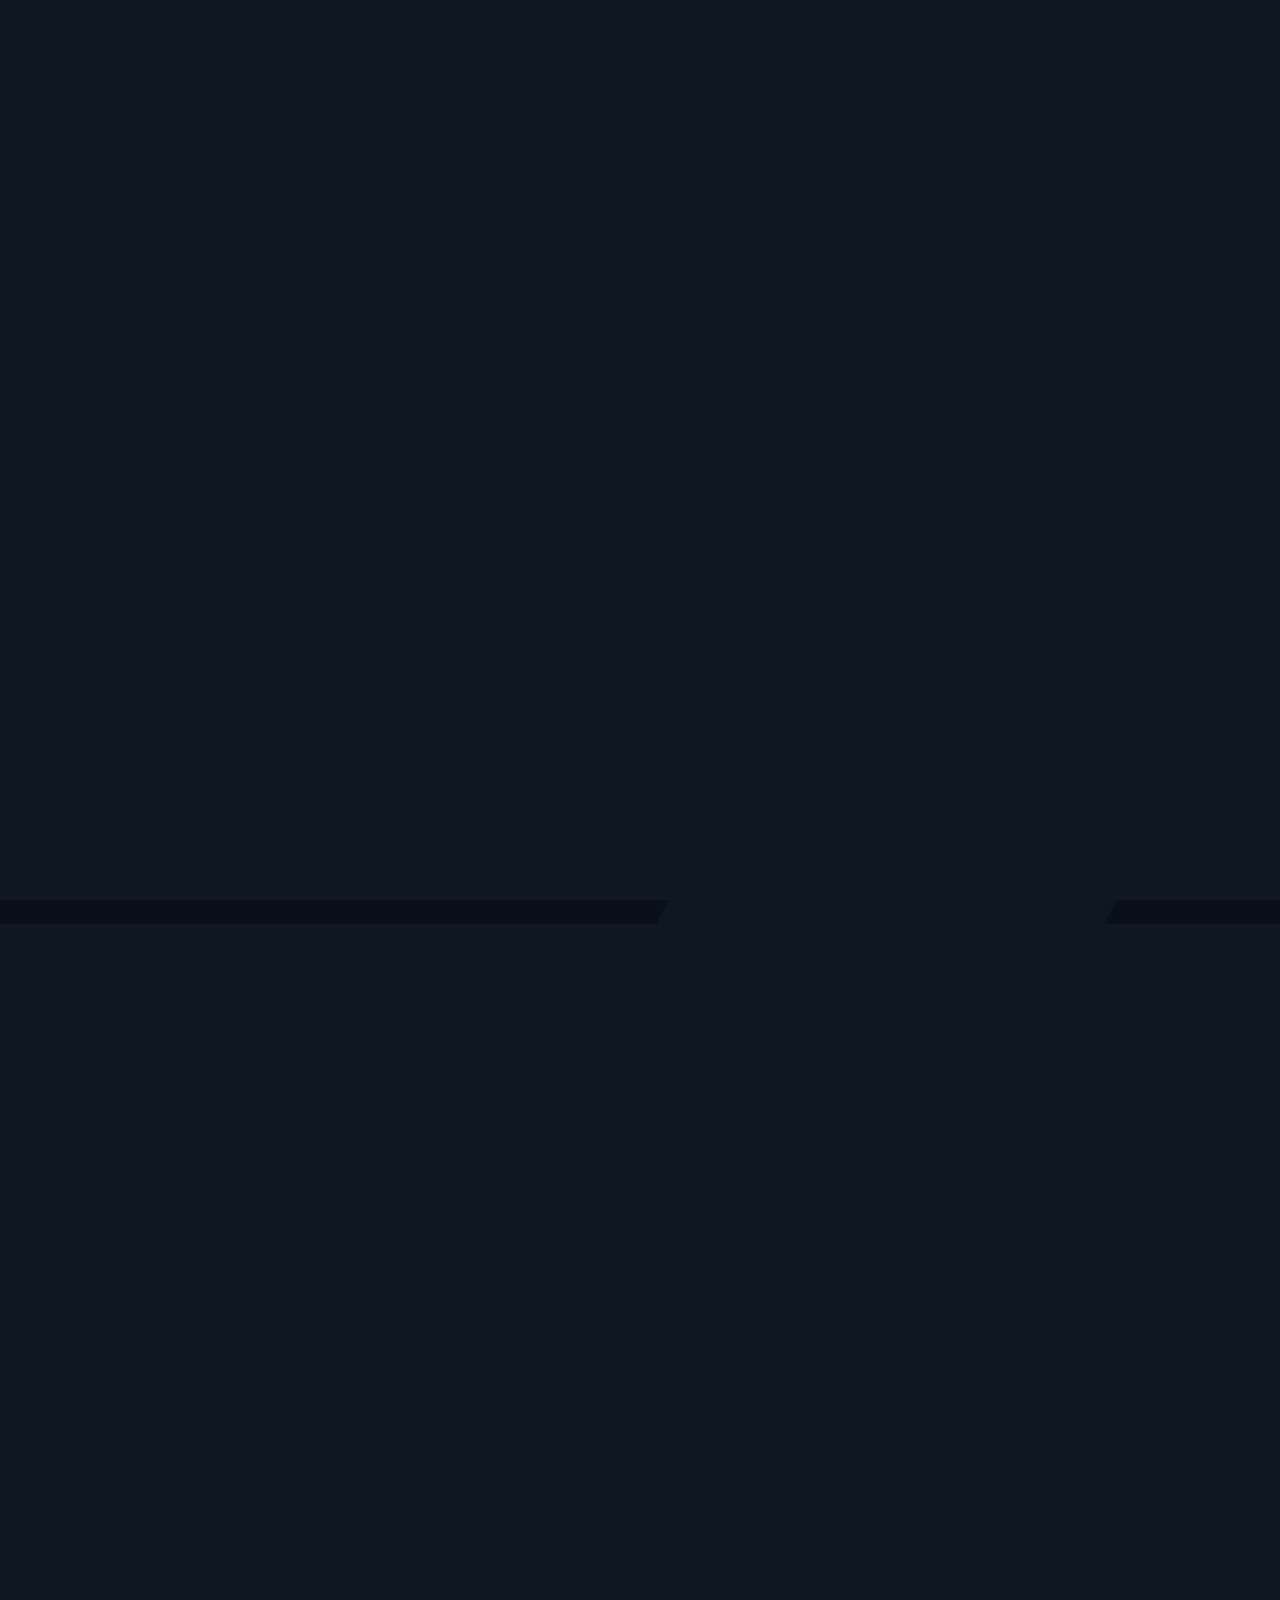
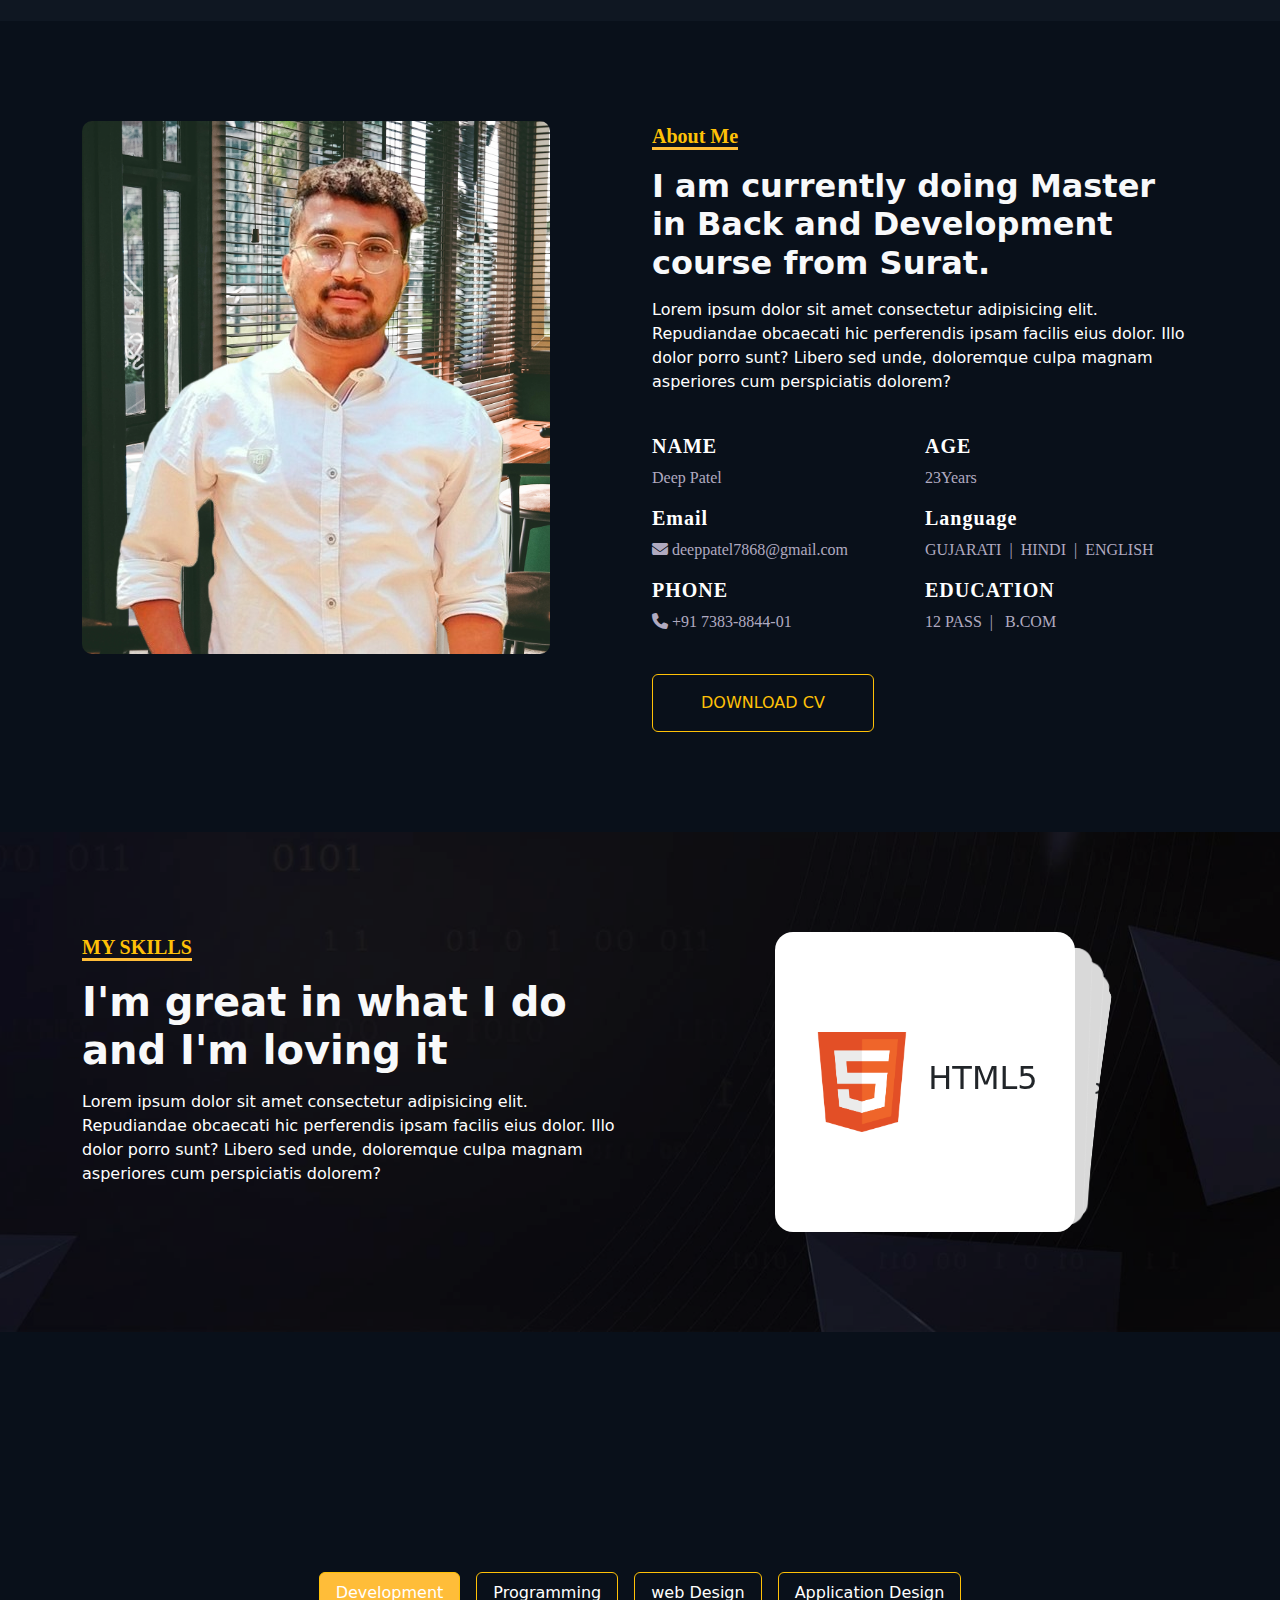
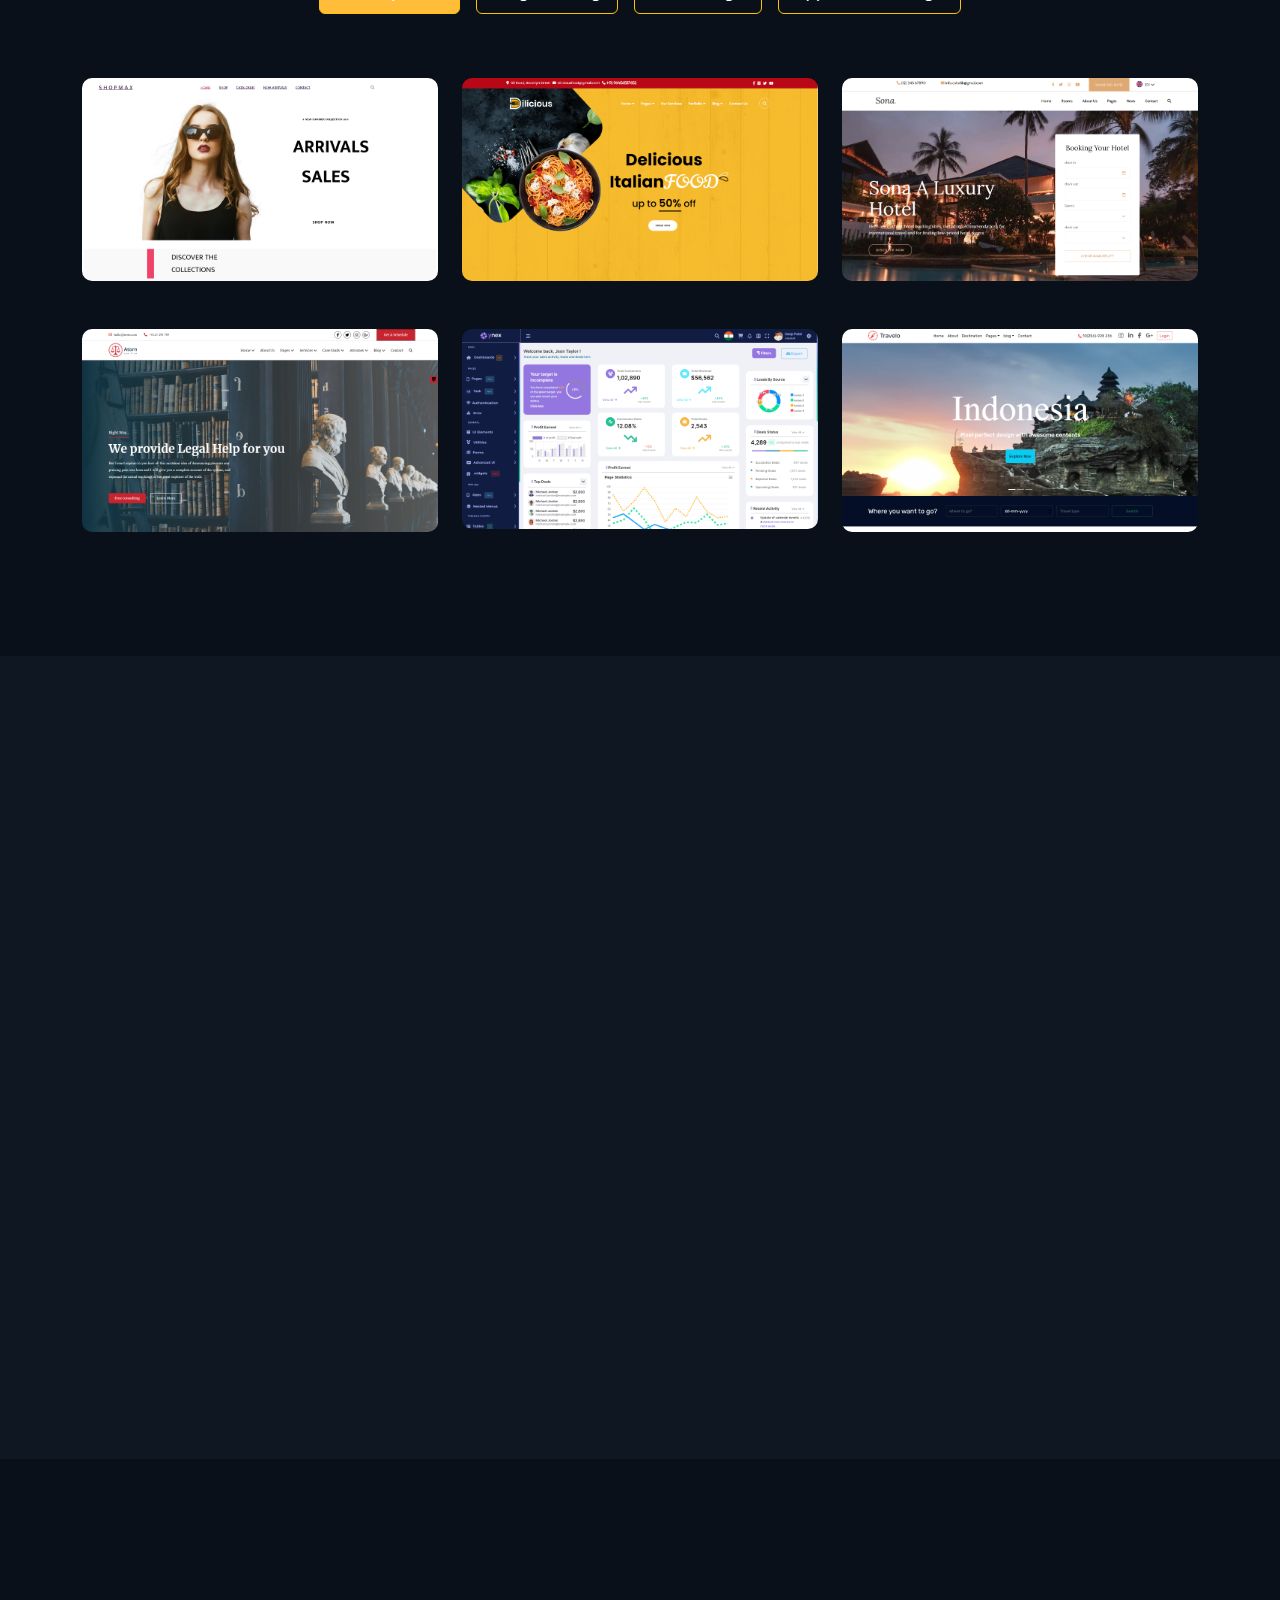
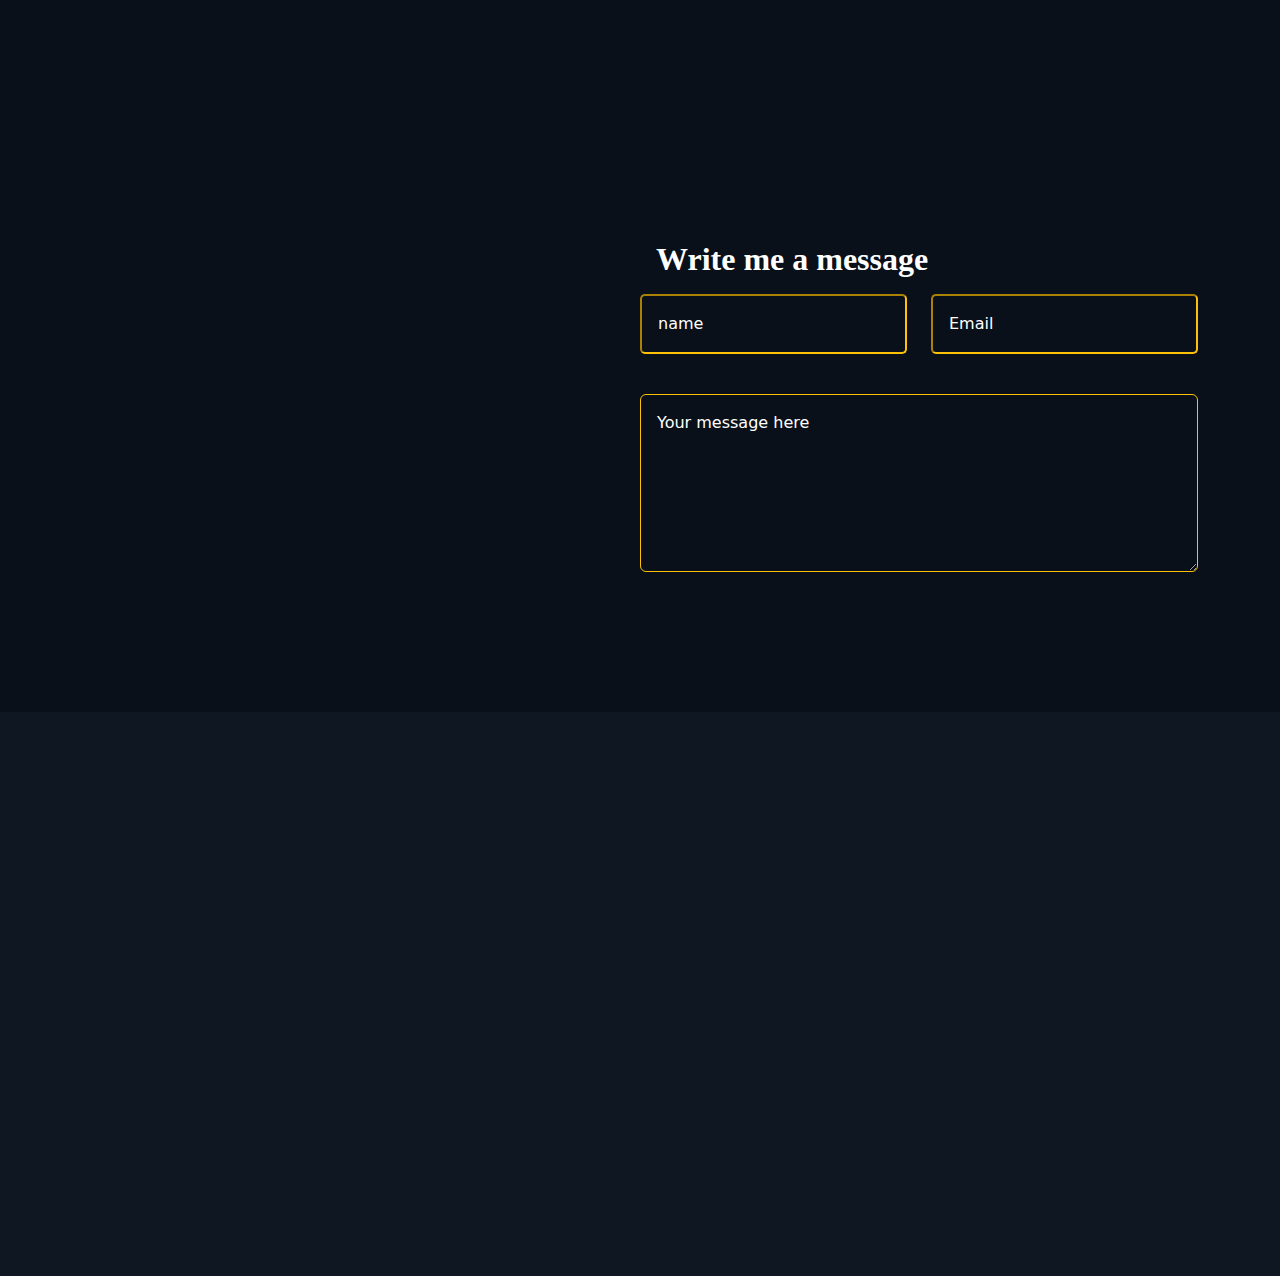
==== commit 1d7777fa: "new add" ====
--- a/index.html
+++ b/index.html
@@ -14,7 +14,6 @@
     integrity="sha384-QWTKZyjpPEjISv5WaRU9OFeRpok6YctnYmDr5pNlyT2bRjXh0JMhjY6hW+ALEwIH" crossorigin="anonymous">
 
   <!-- extrnal css -->
-  <link rel="stylesheet" href="./css/style.css" />
 
   <!-- fonts css -->
   <link rel="stylesheet" href="./css/fonts.css" />
@@ -33,714 +32,731 @@
 
   <!-- swiper -->
   <link rel="stylesheet" href="https://cdn.jsdelivr.net/npm/swiper@11/swiper-bundle.min.css" />
+  <link rel="stylesheet" href="css/loader.css">
+  <link rel="stylesheet" href="./css/style.css" />
 </head>
 
 <body style="scroll-behavior: smooth;">
 
   <!-- loader -->
-  <!-- <div class="loader"></div> -->
+  <div class="loading-area">
+    <div class="loader">
+      <div style="--i:1"></div>
+      <div style="--i:2"></div>
+      <div style="--i:3"></div>
+      <div style="--i:4"></div>
+      <div style="--i:5"></div>
+      <div style="--i:6"></div>
+      <div style="--i:7"></div>
+    </div>
+  </div>
+
   <!-- header -->
   <header>
-    <nav class="navbar navbar-expand-lg bg-body-tertiary">
-      <nav class="navbar navbar-dark fixed-top">
-        <div class="container">
-          <div class="col-3" style="line-height: 0;">
-            <a class="navbar-brand fw-bold" href="#">
-              <div data-tilt>
-                <img src="./images/logo/logo-1.png" alt="logo" class="img-fluid"
-                  style="width: 80px; border-radius: 50%;">
-              </div>
-            </a>
-          </div>
-          <div class="col-8">
-            <div class="offcanvas offcanvas-end text-bg-dark" tabindex="-1" id="offcanvasDarkNavbar"
-              aria-labelledby="offcanvasDarkNavbarLabel">
-              <div class="offcanvas-header">
-                <h5 class="offcanvas-title" id="offcanvasDarkNavbarLabel">Deep Patel</h5>
-                <button type="button" class="btn-close btn-close-white" data-bs-dismiss="offcanvas"
-                  aria-label="Close"></button>
-              </div>
-              <div class="offcanvas-body">
-                <div class="manu-bar">
-                  <ul class="navbar-nav flex-grow-1 pe-3">
-                    <li class="nav-item">
-                      <a class="nav-link active py-3 px-5" aria-current="page" href="#home">Home</a>
-                    </li>
-                    <li class="nav-item">
-                      <a class="nav-link py-3 px-5" href="#about">About</a>
-                    </li>
-                    <li class="nav-item">
-                      <a class="nav-link py-3 px-5" href="#skills">Skills</a>
-                    <li class="nav-item">
-                      <a class="nav-link py-3 px-5" href="#Portfolio">Portfolio</a>
-                    </li>
-                    <li class="nav-item">
-                      <a class="nav-link py-3 px-5" href="#Service">Service</a>
-                    </li>
-                    <li class="nav-item">
-                      <a class="nav-link py-3 px-5" href="#Contact">Contact</a>
-                    </li>
-                  </ul>
-                </div>
-              </div>
-            </div>
-          </div>
-          <div class="col-1">
-            <button class="navbar-toggler" type="button" data-bs-toggle="offcanvas"
-              data-bs-target="#offcanvasDarkNavbar" aria-controls="offcanvasDarkNavbar" aria-label="Toggle navigation">
-              <span class="navbar-toggler-icon"></span>
-            </button>
-          </div>
-        </div>
-      </nav>
-  </header>
-
-  <!-- banner -->
-  <section class="banner">
-    <div class="container">
-      <div class="row">
-        <div class="col-xl-6">
-          <div class="my-contane">
-            <h1 class="fw-bolder text-light cd-headline rotate-1" data-aos="zoom-in-up">
-              <span class="h2 text-warning">HELLO!</span><BR>
+    <nav class="navbar navbar-expand-lg  fixed-top">
+      <div class="container">
+        <div class="col-3" style="line-height: 0;">
+          <a class="navbar-brand fw-bold" href="#">
+            <div data-tilt>
+              <img src="./images/logo/logo-1.png" alt="logo" class="img-fluid" style="width: 80px; border-radius: 50%;">
+            </div>
+          </a>
+        </div>
+        <div class="col-8">
+          <div class="offcanvas offcanvas-end text-bg-dark" tabindex="-1" id="offcanvasDarkNavbar"
+            aria-labelledby="offcanvasDarkNavbarLabel">
+            <div class="offcanvas-header">
+              <h5 class="offcanvas-title" id="offcanvasDarkNavbarLabel">Deep Patel</h5>
+              <button type="button" class="btn-close btn-close-white" data-bs-dismiss="offcanvas"
+                aria-label="Close"></button>
+            </div>
+            <div class="offcanvas-body">
+              <div class="manu-bar">
+                <ul class="navbar-nav flex-grow-1 pe-3">
+                  <li class="nav-item">
+                    <a class="nav-link active py-3 px-5" aria-current="page" href="#Home">Home</a>
+                  </li>
+                  <li class="nav-item">
+                    <a class="nav-link py-3 px-5" href="#about">About</a>
+                  </li>
+                  <li class="nav-item">
+                    <a class="nav-link py-3 px-5" href="#skills">Skills</a>
+                  <li class="nav-item">
+                    <a class="nav-link py-3 px-5" href="#Portfolio">Portfolio</a>
+                  </li>
+                  <li class="nav-item">
+                    <a class="nav-link py-3 px-5" href="#Service">Service</a>
+                  </li>
+                  <li class="nav-item">
+                    <a class="nav-link py-3 px-5" href="#Contact">Contact</a>
+                  </li>
+                </ul>
+              </div>
+            </div>
+          </div>
+        </div>
+        <div class="col-1">
+          <button class="navbar-toggler" type="button" data-bs-toggle="offcanvas" data-bs-target="#offcanvasDarkNavbar"
+            aria-controls="offcanvasDarkNavbar" aria-label="Toggle navigation">
+            <span class="navbar-toggler-icon"></span>
+          </button>
+        </div>
+      </div>
+    </nav>
+  </header> 
+
+  <main>~
+    <!-- banner -->
+    <section class="banner">
+      <div class="container">
+        <div class="row">
+          <div class="col-xl-6">
+            <div class="my-contane">
+              <h1 class="fw-bolder text-light cd-headline rotate-1" data-aos="zoom-in-up">
+                <span class="h2 text-warning">HELLO!</span><BR>
                 I<span class="text-warning">'</span>M DEEP PATEL<br>
-              <p class="text-light fs-4 display-4 lh-lg">I'm a passionate</p>
-              <span class="text-warning cd-words-wrapper">
-                <b class="is-visible text-uppercase">Web Developer</b>
-                <b class="text-uppercase">Frontend Developer</b>
-                <b class="text-uppercase">Backend Developer</b>
-                <b class="text-uppercase fs-sm-5">Professional Coder</b>
-                <b class="text-uppercase">Programmer</b>
-              </span>
-            </h1>
-            <div class=" my-socieal d-flex align-items-center justify-content-around mt-5 pt-3">
-              <div class="col-xl-6">
-                <button type="button" class="btn btn-outline-warning py-3 px-5">Contact Me
-                  <i class="fa-solid fa-arrow-right ps-3"></i>
-                </button>
-              </div>
-              <div class="col-6">
-                <div class="socieal-midda-icon">
-                  <ul class="d-flex list-unstyled justify-content-around">
-                    <li>
-                      <a href="https://www.facebook.com/">
-                        <i class="fa-brands fa-facebook-f"></i>
+                <p class="text-light fs-4 display-4 lh-lg">I'm a passionate</p>
+                <span class="text-warning cd-words-wrapper d-inline-block">
+                  <b class="is-visible text-uppercase">Web Developer</b>
+                  <b class="text-uppercase">Frontend Developer</b>
+                  <b class="text-uppercase">Backend Developer</b>
+                  <b class="text-uppercase fs-sm-5">Professional Coder</b>
+                  <b class="text-uppercase">Programmer</b>
+                </span>
+              </h1>
+              <div class=" my-socieal d-flex align-items-center justify-content-around mt-5 pt-3">
+                <div class="col-xl-6">
+                  <button type="button" class="btn btn-outline-warning py-3 px-5">Contact Me
+                    <i class="fa-solid fa-arrow-right ps-3"></i>
+                  </button>
+                </div>
+                <div class="col-6">
+                  <div class="socieal-midda-icon">
+                    <ul class="d-flex list-unstyled justify-content-around">
+                      <li>
+                        <a href="https://www.facebook.com/">
+                          <i class="fa-brands fa-facebook-f"></i>
+                        </a>
+                      </li>
+                      <li>
+                        <a href="https://twitter.com/">
+                          <i class="fa-brands fa-twitter"></i>
+                        </a>
+                      </li>
+                      <li>
+                        <a href="https://www.instagram.com/">
+                          <i class="fa-brands fa-instagram"></i>
+                        </a>
+                      </li>
+                      <li>
+                        <a href="https://www.linkedin.com/feed/">
+                          <i class="fa-brands fa-linkedin"></i>
+                        </a>
+                      </li>
+                      <li>
+                        <a href="https://github.com/">
+                          <i class="fa-brands fa-github"></i>
+                        </a>
+                      </li>
+                    </ul>
+                  </div>
+                </div>
+              </div>
+            </div>
+          </div>
+          <div class="col-xl-1"></div>
+          <div class="col-xl-5">
+            <div class="my-face d-flex align-items-center">
+              <div class="my-img d-none d-xl-block" data-tilt>
+                <img src="./images/bg-img/Deep.png" alt="my-img" class="img-fluid">
+              </div>
+            </div>
+          </div>
+        </div>
+      </div>
+    </section>
+
+    <!-- MY WORLD -->
+    <section class="my-world pt-100 pb-100">
+      <div class="container">
+        <div class="row">
+          <div class="col-12">
+            <div class="welcome">
+              <h2 class="text-center text-light fw-bold mb-4" data-aos="fade-up" data-aos-anchor-placement="top top">
+                WELCOME TO MY WORLD</h2>
+              <p class="text-center text-light fs-5 mb-5" data-aos="fade-up" data-aos-anchor-placement="top top">I'm a
+                young tech enthasist and entrepreneur who love to take
+                risk.</p>
+            </div>
+          </div>
+          <div class="d-flex" data-aos="fade-up" data-aos-anchor-placement="top top">
+            <div class="row">
+              <div class="col-xl-4 col-lg-6 mb-3">
+                <div class="my-item-wrapper">
+                  <div class="icons">
+                    <i class="fa-solid fa-dna text-warning fs-1"></i>
+                  </div>
+                  <div class="content-icon">
+                    <h3 class="text-light fs-2 fw-semibold my-4">Creativity</h3>
+                    <p class="lh-base fs-6">
+                      Duis aute irure dolor in it esse cillum dolore eu fugiat nulla pari erunt mollit anim id est
+                      laborum.
+                    </p>
+                  </div>
+                </div>
+              </div>
+              <div class="col-xl-4 col-lg-6 mb-3">
+                <div class="my-item-wrapper">
+                  <div class="icons">
+                    <i class="fa-solid fa-gem fs-1 text-warning"></i>
+                  </div>
+                  <div class="content-icon">
+                    <h3 class="text-light fs-2 fw-semibold my-4">
+                      Dedication</h3>
+                    <p class="lh-base fs-6">
+                      Beaboris nisi ut aliquip ex ea commodo consen cillum dolore eu fugiat nulla pariatur.
+                    </p>
+                  </div>
+                </div>
+              </div>
+              <div class="col-xl-4 col-lg-6 mb-3">
+                <div class="my-item-wrapper">
+                  <div class="icons">
+                    <i class="fa-solid fa-rocket text-warning fs-1"></i>
+                  </div>
+                  <div class="content-icon">
+                    <h3 class="text-light fs-2 fw-semibold my-4">Hard Work</h3>
+                    <p class="lh-base fs-6">
+                      Excepteur sint occaecat cupidatat non proident, sunt in culpa qui offi llit anim id est laborum.
+                    </p>
+                  </div>
+                </div>
+              </div>
+            </div>
+          </div>
+        </div>
+      </div>
+    </section>
+
+    <!-- About Us -->
+    <section class="my-about pt-100 pb-100" id="about">
+      <div class="container">
+        <div class="row">
+          <div class="col-lg-6">
+            <div class="about-img" data-tilt>
+              <img src="./images/bg-img/about-img-1.png" class="img-fluid" alt="about-img-1">
+            </div>
+          </div>
+          <div class="col-xl-6">
+            <div class="about-content">
+              <span class="text-warning fw-bold fs-5 " id="abmeout-me">About Me</span>
+              <h2 class="text-light fs-2 my-3 fw-bold">I am currently doing Master in Back and Development course from
+                Surat.
+              </h2>
+              <p class="text-white">Lorem ipsum dolor sit amet consectetur adipisicing elit. Repudiandae obcaecati hic
+                perferendis ipsam facilis eius dolor. Illo dolor porro sunt? Libero sed unde, doloremque culpa magnam
+                asperiores cum perspiciatis dolorem?</p>
+            </div>
+            <div class="about-info d-flex">
+              <div class="col-sm-6">
+                <ul class="prosonal-info list-unstyled">
+                  <li>
+                    <h4 class="text-white fw-midium fs-5 fw-bold mt-4">NAME</h4>
+                    <p>Deep Patel</p>
+                  </li>
+                  <li>
+                    <h4 class="text-white fw-midium fs-5 fw-bold">Email</h4>
+                    <p><i class="fa-solid fa-envelope pe-1"></i>deeppatel7868@gmail.com</p>
+                  </li>
+                  <li>
+                    <h4 class="text-white fw-midium fs-5 fw-bold ">PHONE</h4>
+                    <p><i class="fa-solid fa-phone pe-1"></i>+91 7383-8844-01</p>
+                  </li>
+                </ul>
+              </div>
+              <div class="col-sm-6">
+                <ul class="prosonal-info list-unstyled">
+                  <li>
+                    <h4 class="text-white fw-midium fs-5 fw-bold mt-4">AGE</h4>
+                    <p>23Years</p>
+                  </li>
+                  <li>
+                    <h4 class="text-white fw-midium fs-5 fw-bold ">Language</h4>
+                    <p>GUJARATI<span class="px-2">|</span class="px-2">HINDI<span class="px-2">|</span>ENGLISH</p>
+                  </li>
+                  <li>
+                    <h4 class="text-white fw-midium fs-5 fw-bold">EDUCATION</h4>
+                    <p>12 PASS<span class="px-2">|</span> B.COM</p>
+                  </li>
+                </ul>
+              </div>
+            </div>
+            <button type="button" class="btn btn-outline-warning mt-4 py-3 px-5">DOWNLOAD CV</button>
+          </div>
+        </div>
+      </div>
+    </section>
+
+    <!-- my skills -->
+    <section class="skill-section pt-100 pb-100" id="skills">
+      <div class="container">
+        <div class="row">
+          <div class="col-lg-6">
+            <div class="about-content">
+              <span class="text-warning fw-bold fs-5 " id="abmeout-me">MY SKILLS</span>
+              <h2 class="text-light fs-1 my-3 fw-bolder">I'm great in what I do and I'm loving it
+              </h2>
+              <p class="text-white">Lorem ipsum dolor sit amet consectetur adipisicing elit. Repudiandae obcaecati hic
+                perferendis ipsam facilis eius dolor. Illo dolor porro sunt? Libero sed unde, doloremque culpa magnam
+                asperiores cum perspiciatis dolorem?</p>
+            </div>
+          </div>
+          <div class="col-lg-6">
+            <div class="swiper mySwiper">
+              <div class="swiper-wrapper">
+                <div class="swiper-slide d-flex align-items-center justify-content-center">
+                  <img src="./images/bg-img/HTML5_badge.png" alt="html-logo" style="width: 100px;">
+                  <h2 class="ms-3">HTML5</h2>
+                </div>
+                <div class="swiper-slide d-flex align-items-center justify-content-center">
+                  <img src="./images/bg-img/css3-icon-28.jpg" alt="css3-icon-28" style="width: 100px;">
+                  <h2 class="ms-3">CSS3</h2>
+                </div>
+                <div class="swiper-slide d-flex align-items-center justify-content-center">
+                  <img src="./images/bg-img/sass-original.svg" alt="sass-original" style="width: 100px;">
+                  <h2 class="ms-3">SASS</h2>
+                </div>
+                <div class="swiper-slide d-flex align-items-center justify-content-center">
+                  <img src="./images/bg-img/bootstrap-logo.png" alt="bootstrap-logo" style="width: 100px;">
+                  <h2 class="ms-3">BOOTSTRAP</h2>
+                </div>
+                <div class="swiper-slide d-flex align-items-center justify-content-center">
+                  <img src="./images/bg-img/tailwind.png" alt="tailwind.png" style="width: 100px;">
+                  <h2 class="ms-3">TAILWIND</h2>
+                </div>
+                <div class="swiper-slide d-flex align-items-center justify-content-center">
+                  <img src="./images/bg-img/javascript-original.svg" alt="javascript-original" style="width: 100px;">
+                  <h2 class="ms-3">JAVASCRIPT</h2>
+                </div>
+                <div class="swiper-slide d-flex align-items-center justify-content-center">
+                  <img src="./images/bg-img/c-original.svg" alt="c-original.svg" style="width: 100px;">
+                  <h2 class="ms-3">C Language</h2>
+                </div>
+                <div class="swiper-slide d-flex align-items-center justify-content-center">
+                  <img src="./images/bg-img/cplusplus-original.svg" alt="cplusplus-original" style="width: 100px;">
+                  <h2 class="ms-3">C++ Language</h2>
+                </div>
+              </div>
+            </div>
+          </div>
+        </div>
+      </div>
+    </section>
+
+    <!-- portfolio -->
+    <section class="portfolio-section pt-100 pb-100" id="Portfolio">
+      <div class="container">
+        <div class="row">
+          <div class="col-12">
+            <div class="welcome">
+              <h2 class="text-center text-light fw-bold mb-4" data-aos="fade-up" data-aos-anchor-placement="top top">
+                PORTFOLIO</h2>
+              <p class="text-center text-light fs-5 mb-5 fw-bold" data-aos="fade-up"
+                data-aos-anchor-placement="top top">
+                Elevate your brand to new
+                heights with our portfolio expertise</p>
+            </div>
+          </div>
+          <!-- portfolio section -->
+          <div class="portfolio-menu">
+            <ul class="nav nav-pills justify-content-center mb-5" id="pills-tab" role="tablist">
+              <li class="nav-item px-2" role="presentation">
+                <button class="nav-link active text-white border border-warning mb-3" id="pills-Development-tab"
+                  data-bs-toggle="pill" data-bs-target="#pills-Development" type="button" role="tab"
+                  aria-controls="pills-Development" aria-selected="false">Development</button>
+              </li>
+              <li class="nav-item px-2" role="presentation">
+                <button class="nav-link text-white border border-warning mb-3" id="pills-Programming-tab"
+                  data-bs-toggle="pill" data-bs-target="#pills-Programming" type="button" role="tab"
+                  aria-controls="pills-Programming" aria-selected="false">Programming</button>
+              </li>
+              <li class="nav-item px-2" role="presentation">
+                <button class="nav-link text-white border border-warning mb-3" id="pills-Design-tab"
+                  data-bs-toggle="pill" data-bs-target="#pills-Design" type="button" role="tab"
+                  aria-controls="pills-Design" aria-selected="false">web Design</button>
+              </li>
+              <li class="nav-item px-2" role="presentation">
+                <button class="nav-link text-white border border-warning mb-3" id="pills-disabled-tab"
+                  data-bs-toggle="pill" data-bs-target="#pills-disabled" type="button" role="tab"
+                  aria-controls="pills-disabled" aria-selected="false">Application Design</button>
+              </li>
+            </ul>
+          </div>
+          <!-- work-card section -->
+          <div class="tab-content" id="pills-tabContent">
+            <div class="tab-pane show active fade" id="pills-Development" role="tabpanel"
+              aria-labelledby="pills-Development-tab" tabindex="0">
+              <div class="row row-gap-5">
+                <div class="col-lg-4">
+                  <div class="work-card">
+                    <div class="img-card">
+                      <img src="./images/bg-img/html-web.png" alt="html-web" class="img-fluid">
+                    </div>
+                    <div class=" contant-img">
+                      <a data-bs-toggle="modal" href="#html-web">
+                        <i class="fa-solid fa-plus text-white"></i>
                       </a>
-                    </li>
-                    <li>
-                      <a href="https://twitter.com/">
-                        <i class="fa-brands fa-twitter"></i>
+                    </div>
+                    <!-- work-box-1 modal-->
+                    <div class="modal fade" id="html-web" tabindex="-1" aria-labelledby="exampleModalLabel"
+                      aria-hidden="true">
+                      <div class="modal-dialog  modal-dialog-centered modal-dialog-scrollable">
+                        <div class="modal-content">
+                          <div class="modal-header">
+                            <h2 class="modal-title fs-5" id="exampleModalLabel">HTML5 project</h2>
+                            <button type="button" class="btn-close" data-bs-dismiss="modal" aria-label="Close"></button>
+                          </div>
+                          <div class="modal-body">
+                            <div class="mode-img">
+                              <img src="./images/bg-img/html-web.png" alt="img-5" class="img-fluid">
+                            </div>
+                          </div>
+                        </div>
+                      </div>
+                    </div>
+                  </div>
+                </div>
+                <div class="col-lg-4">
+                  <div class="work-card">
+                    <div class="img-card">
+                      <img src="./images/bg-img/my-web-1.png" alt="protfolio-img-3" class="img-fluid">
+                    </div>
+                    <div class=" contant-img">
+                      <a data-bs-toggle="modal" href="#my-web-1">
+                        <i class="fa-solid fa-plus text-white"></i>
                       </a>
-                    </li>
-                    <li>
-                      <a href="https://www.instagram.com/">
-                        <i class="fa-brands fa-instagram"></i>
+                    </div>
+                    <!-- work-box-2 model-->
+                    <div class="modal fade" id="my-web-1" tabindex="-1" aria-labelledby="exampleModalLabel"
+                      aria-hidden="true">
+                      <div class="modal-dialog modal-dialog-centered modal-dialog-scrollable">
+                        <div class="modal-content">
+                          <div class="modal-header">
+                            <h2 class="modal-title fs-5" id="exampleModalLabel">css project</h2>
+                            <button type="button" class="btn-close" data-bs-dismiss="modal" aria-label="Close"></button>
+                          </div>
+                          <div class="modal-body">
+                            <div class="mode-img">
+                              <img src="./images/bg-img/my-web-1.png" alt="img-5" class="img-fluid">
+                            </div>
+                          </div>
+                        </div>
+                      </div>
+                    </div>
+                  </div>
+                </div>
+                <div class="col-lg-4">
+                  <div class="work-card">
+                    <div class="img-card">
+                      <img src="./images/bg-img/my-web-2.png" alt="protfolio-img-3" class="img-fluid">
+                    </div>
+                    <div class=" contant-img">
+                      <a data-bs-toggle="modal" href="#my-web-2">
+                        <i class="fa-solid fa-plus text-white"></i>
                       </a>
-                    </li>
-                    <li>
-                      <a href="https://www.linkedin.com/feed/">
-                        <i class="fa-brands fa-linkedin"></i>
+                    </div>
+                    <!-- work-box-3 model-->
+                    <div class="modal fade" id="my-web-2" tabindex="-1" aria-labelledby="exampleModalLabel"
+                      aria-hidden="true">
+                      <div class="modal-dialog modal-dialog-centered modal-dialog-scrollable">
+                        <div class="modal-content">
+                          <div class="modal-header">
+                            <h2 class="modal-title fs-5" id="exampleModalLabel">sass project</h2>
+                            <button type="button" class="btn-close" data-bs-dismiss="modal" aria-label="Close"></button>
+                          </div>
+                          <div class="modal-body">
+                            <div class="mode-img">
+                              <img src="./images/bg-img/my-web-2.png" alt="img-5" class="img-fluid">
+                            </div>
+                          </div>
+                        </div>
+                      </div>
+                    </div>
+                  </div>
+                </div>
+                <div class="col-lg-4">
+                  <div class="work-card">
+                    <div class="img-card">
+                      <img src="./images/bg-img/my-web-3.png" alt="protfolio-img-2" class="img-fluid">
+                    </div>
+                    <div class=" contant-img">
+                      <a data-bs-toggle="modal" href="#my-web-3">
+                        <i class="fa-solid fa-plus text-white"></i>
                       </a>
-                    </li>
-                    <li>
-                      <a href="https://github.com/">
-                        <i class="fa-brands fa-github"></i>
+                    </div>
+                    <!-- work-box-4 model-->
+                    <div class="modal fade" id="my-web-3" tabindex="-1" aria-labelledby="exampleModalLabel"
+                      aria-hidden="true">
+                      <div class="modal-dialog modal-dialog-centered modal-dialog-scrollable">
+                        <div class="modal-content">
+                          <div class="modal-header">
+                            <h2 class="modal-title fs-5" id="exampleModalLabel">jquery colortheme project</h2>
+                            <button type="button" class="btn-close" data-bs-dismiss="modal" aria-label="Close"></button>
+                          </div>
+                          <div class="modal-body">
+                            <div class="mode-img">
+                              <img src="./images/bg-img/my-web-3.png" alt="img-5" class="img-fluid">
+                            </div>
+                          </div>
+                        </div>
+                      </div>
+                    </div>
+                  </div>
+                </div>
+                <div class="col-lg-4">
+                  <div class="work-card">
+                    <div class="img-card">
+                      <img src="./images/bg-img/add-7.png" alt="protfolio-img-3" class="img-fluid">
+                    </div>
+                    <div class=" contant-img">
+                      <a data-bs-toggle="modal" href="#add-7">
+                        <i class="fa-solid fa-plus text-white"></i>
                       </a>
-                    </li>
-                  </ul>
-                </div>
-              </div>
-            </div>
-          </div>
-        </div>
-        <div class="col-xl-1"></div>
-        <div class="col-xl-5">
-          <div class="my-face d-flex align-items-center">
-            <div class="my-img d-none d-xl-block" data-tilt>
-              <img src="./images/bg-img/Deep.png" alt="my-img" class="img-fluid">
-            </div>
-          </div>
+                    </div>
+                    <!-- work-box-5 model-->
+                    <div class="modal fade" id="add-7" tabindex="-1" aria-labelledby="exampleModalLabel"
+                      aria-hidden="true">
+                      <div class="modal-dialog modal-dialog-centered modal-dialog-scrollable">
+                        <div class="modal-content">
+                          <div class="modal-header">
+                            <h2 class="modal-title fs-5" id="exampleModalLabel">addmainpanel project</h2>
+                            <button type="button" class="btn-close" data-bs-dismiss="modal" aria-label="Close"></button>
+                          </div>
+                          <div class="modal-body">
+                            <div class="mode-img">
+                              <img src="./images/bg-img/add-7.png" alt="img-5" class="img-fluid">
+                            </div>
+                          </div>
+                        </div>
+                      </div>
+                    </div>
+                  </div>
+                </div>
+                <div class="col-lg-4">
+                  <div class="work-card">
+                    <div class="img-card">
+                      <img src="./images/bg-img/my-work-5.png" alt="protfolio-img-1" class="img-fluid">
+                    </div>
+                    <div class=" contant-img">
+                      <a data-bs-toggle="modal" href="#my-work-5">
+                        <i class="fa-solid fa-plus text-white"></i>
+                      </a>
+                    </div>
+                    <!-- work-box-6 model-->
+                    <div class="modal fade" id="my-work-5" tabindex="-1" aria-labelledby="exampleModalLabel"
+                      aria-hidden="true">
+                      <div class="modal-dialog modal-dialog-centered modal-dialog-scrollable">
+                        <div class="modal-content">
+                          <div class="modal-header">
+                            <h2 class="modal-title fs-5" id="exampleModalLabel">bootstrap project</h2>
+                            <button type="button" class="btn-close" data-bs-dismiss="modal" aria-label="Close"></button>
+                          </div>
+                          <div class="modal-body">
+                            <div class="mode-img">
+                              <img src="./images/bg-img/my-work-5.png" alt="img-5" class="img-fluid">
+                            </div>
+                          </div>
+                        </div>
+                      </div>
+                    </div>
+                  </div>
+                </div>
+              </div>
+            </div>
+            <div class="tab-pane fade" id="pills-Programming" role="tabpanel" aria-labelledby="pills-Programming-tab"
+              tabindex="0">
+              <div class="row">
+                <div class="col-lg-4">
+                  <div class="work-card">
+                    <div class="img-card">
+                      <img src="./images/bg-img/computer-820281_1280.jpg" alt="protfolio-img-1" class="img-fluid">
+                    </div>
+                    <div class="contant-img">
+                      <i class="fa-solid fa-plus text-white"></i>
+                    </div>
+                  </div>
+                </div>
+                <div class="col-lg-4">
+                  <div class="work-card">
+                    <div class="img-card">
+                      <img src="./images/bg-img/desk-593327_1280.jpg" alt="protfolio-img-2" class="img-fluid">
+                    </div>
+                    <div class="contant-img">
+                      <i class="fa-solid fa-plus text-white"></i>
+                    </div>
+                  </div>
+                </div>
+                <div class="col-lg-4">
+                  <div class="work-card">
+                    <div class="img-card">
+                      <img src="./images/bg-img/business-2717066_1280.jpg" alt="protfolio-img-3" class="img-fluid">
+                    </div>
+                    <div class="contant-img">
+                      <i class="fa-solid fa-plus text-white"></i>
+                    </div>
+                  </div>
+                </div>
+              </div>
+            </div>
+          </div>
+          <div class="tab-pane fade" id="pills-disabled" role="tabpanel" aria-labelledby="pills-disabled-tab"
+            tabindex="0">
+            <div class="row"></div>
+          </div>
+          <div class="tab-pane fade" id="pills-disabled" role="tabpanel" aria-labelledby="pills-disabled-tab"
+            tabindex="0">...</div>
         </div>
       </div>
-    </div>
-  </section>
-
-  <!-- MY WORLD -->
-  <section class="my-world pt-100 pb-100">
-    <div class="container">
-      <div class="row">
-        <div class="col-12">
-          <div class="welcome">
-            <h2 class="text-center text-light fw-bold mb-4" data-aos="fade-up" data-aos-anchor-placement="top top">
-              WELCOME TO MY WORLD</h2>
-            <p class="text-center text-light fs-5 mb-5" data-aos="fade-up" data-aos-anchor-placement="top top">I'm a
-              young tech enthasist and entrepreneur who love to take
-              risk.</p>
-          </div>
-        </div>
-        <div class="d-flex" data-aos="fade-up" data-aos-anchor-placement="top top">
-          <div class="row">
-            <div class="col-xl-4 col-lg-6 mb-3">
-              <div class="my-item-wrapper">
-                <div class="icons">
-                  <i class="fa-solid fa-dna text-warning fs-1"></i>
-                </div>
-                <div class="content-icon">
-                  <h3 class="text-light fs-2 fw-semibold my-4">Creativity</h3>
-                  <p class="lh-base fs-6">
-                    Duis aute irure dolor in it esse cillum dolore eu fugiat nulla pari erunt mollit anim id est
-                    laborum.
-                  </p>
-                </div>
-              </div>
-            </div>
-            <div class="col-xl-4 col-lg-6 mb-3">
-              <div class="my-item-wrapper">
-                <div class="icons">
-                  <i class="fa-solid fa-gem fs-1 text-warning"></i>
-                </div>
-                <div class="content-icon">
-                  <h3 class="text-light fs-2 fw-semibold my-4">
-                    Dedication</h3>
-                  <p class="lh-base fs-6">
-                    Beaboris nisi ut aliquip ex ea commodo consen cillum dolore eu fugiat nulla pariatur.
-                  </p>
-                </div>
-              </div>
-            </div>
-            <div class="col-xl-4 col-lg-6 mb-3">
-              <div class="my-item-wrapper">
-                <div class="icons">
-                  <i class="fa-solid fa-rocket text-warning fs-1"></i>
-                </div>
-                <div class="content-icon">
-                  <h3 class="text-light fs-2 fw-semibold my-4">Hard Work</h3>
-                  <p class="lh-base fs-6">
-                    Excepteur sint occaecat cupidatat non proident, sunt in culpa qui offi llit anim id est laborum.
-                  </p>
-                </div>
-              </div>
-            </div>
-          </div>
-        </div>
-      </div>
-    </div>
-  </section>
-
-  <!-- About Us -->
-  <section class="my-about pt-100 pb-100" id="about">
-    <div class="container">
-      <div class="row">
-        <div class="col-lg-6">
-          <div class="about-img" data-tilt>
-            <img src="./images/bg-img/about-img-1.png" class="img-fluid" alt="about-img-1">
-          </div>
-        </div>
-        <div class="col-xl-6">
-          <div class="about-content">
-            <span class="text-warning fw-bold fs-5 " id="abmeout-me">About Me</span>
-            <h2 class="text-light fs-2 my-3 fw-bold">I am currently doing Master in Back and Development course from
-              Surat.
-            </h2>
-            <p class="text-white">Lorem ipsum dolor sit amet consectetur adipisicing elit. Repudiandae obcaecati hic
-              perferendis ipsam facilis eius dolor. Illo dolor porro sunt? Libero sed unde, doloremque culpa magnam
-              asperiores cum perspiciatis dolorem?</p>
-          </div>
-          <div class="about-info d-flex">
-            <div class="col-xl-6">
-              <ul class="prosonal-info list-unstyled">
-                <li>
-                  <h4 class="text-white fw-midium fs-5 fw-bold mt-4">NAME</h4>
-                  <p>Deep Patel</p>
-                </li>
-                <li>
-                  <h4 class="text-white fw-midium fs-5 fw-bold">Email</h4>
-                  <p><i class="fa-solid fa-envelope pe-1"></i>deeppatel7868@gmail.com</p>
-                </li>
-                <li>
-                  <h4 class="text-white fw-midium fs-5 fw-bold ">PHONE</h4>
-                  <p><i class="fa-solid fa-phone pe-1"></i>+91 7383-8844-01</p>
-                </li>
-              </ul>
-            </div>
-            <div class="col-xl-6">
-              <ul class="prosonal-info list-unstyled">
-                <li>
-                  <h4 class="text-white fw-midium fs-5 fw-bold mt-4">AGE</h4>
-                  <p>23Years</p>
-                </li>
-                <li>
-                  <h4 class="text-white fw-midium fs-5 fw-bold ">Language</h4>
-                  <p>GUJARATI<span class="px-2">|</span class="px-2">HINDI<span class="px-2">|</span>ENGLISH</p>
-                </li>
-                <li>
-                  <h4 class="text-white fw-midium fs-5 fw-bold">EDUCATION</h4>
-                  <p>12 PASS<span class="px-2">|</span> B.COM</p>
-                </li>
-              </ul>
-            </div>
-          </div>
-          <button type="button" class="btn btn-outline-warning mt-4 py-3 px-5">DOWNLOAD CV</button>
-        </div>
-      </div>
-    </div>
-  </section>
-
-  <!-- my skills -->
-  <section class="skill-section pt-100 pb-100" id="skills">
-    <div class="container">
-      <div class="row">
-        <div class="col-lg-6">
-          <div class="about-content">
-            <span class="text-warning fw-bold fs-5 " id="abmeout-me">MY SKILLS</span>
-            <h2 class="text-light fs-1 my-3 fw-bolder">I'm great in what I do and I'm loving it
-            </h2>
-            <p class="text-white">Lorem ipsum dolor sit amet consectetur adipisicing elit. Repudiandae obcaecati hic
-              perferendis ipsam facilis eius dolor. Illo dolor porro sunt? Libero sed unde, doloremque culpa magnam
-              asperiores cum perspiciatis dolorem?</p>
-          </div>
-        </div>
-        <div class="col-lg-6">
-          <div class="swiper mySwiper">
-            <div class="swiper-wrapper">
-              <div class="swiper-slide d-flex align-items-center justify-content-center">
-                <img src="./images/bg-img/HTML5_badge.png" alt="html-logo" style="width: 100px;">
-                <h2 class="ms-3">HTML5</h2>
-              </div>
-              <div class="swiper-slide d-flex align-items-center justify-content-center">
-                <img src="./images/bg-img/css3-icon-28.jpg" alt="css3-icon-28" style="width: 100px;">
-                <h2 class="ms-3">CSS3</h2>
-              </div>
-              <div class="swiper-slide d-flex align-items-center justify-content-center">
-                <img src="./images/bg-img/sass-original.svg" alt="sass-original" style="width: 100px;">
-                <h2 class="ms-3">SASS</h2>
-              </div>
-              <div class="swiper-slide d-flex align-items-center justify-content-center">
-                <img src="./images/bg-img/bootstrap-logo.png" alt="bootstrap-logo" style="width: 100px;">
-                <h2 class="ms-3">BOOTSTRAP</h2>
-              </div>
-              <div class="swiper-slide d-flex align-items-center justify-content-center">
-                <img src="./images/bg-img/tailwind.png" alt="tailwind.png" style="width: 100px;">
-                <h2 class="ms-3">TAILWIND</h2>
-              </div>
-              <div class="swiper-slide d-flex align-items-center justify-content-center">
-                <img src="./images/bg-img/javascript-original.svg" alt="javascript-original" style="width: 100px;">
-                <h2 class="ms-3">JAVASCRIPT</h2>
-              </div>
-              <div class="swiper-slide d-flex align-items-center justify-content-center">
-                <img src="./images/bg-img/c-original.svg" alt="c-original.svg" style="width: 100px;">
-                <h2 class="ms-3">C Language</h2>
-              </div>
-              <div class="swiper-slide d-flex align-items-center justify-content-center">
-                <img src="./images/bg-img/cplusplus-original.svg" alt="cplusplus-original" style="width: 100px;">
-                <h2 class="ms-3">C++ Language</h2>
-              </div>
-            </div>
-          </div>
-        </div>
-      </div>
-    </div>
-  </section>
-
-  <!-- portfolio -->
-  <section class="portfolio-section pt-100 pb-100" id="Portfolio">
-    <div class="container">
-      <div class="row">
-        <div class="col-12">
-          <div class="welcome">
-            <h2 class="text-center text-light fw-bold mb-4" data-aos="fade-up" data-aos-anchor-placement="top top">
-              PORTFOLIO</h2>
-            <p class="text-center text-light fs-5 mb-5 fw-bold" data-aos="fade-up" data-aos-anchor-placement="top top">
-              Elevate your brand to new
-              heights with our portfolio expertise</p>
-          </div>
-        </div>
-        <!-- portfolio section -->
-        <div class="portfolio-menu">
-          <ul class="nav nav-pills justify-content-center mb-5" id="pills-tab" role="tablist">
-            <li class="nav-item px-2" role="presentation">
-              <button class="nav-link active text-white border border-warning mb-3" id="pills-Development-tab"
-                data-bs-toggle="pill" data-bs-target="#pills-Development" type="button" role="tab"
-                aria-controls="pills-Development" aria-selected="false">Development</button>
-            </li>
-            <li class="nav-item px-2" role="presentation">
-              <button class="nav-link text-white border border-warning mb-3" id="pills-Programming-tab"
-                data-bs-toggle="pill" data-bs-target="#pills-Programming" type="button" role="tab"
-                aria-controls="pills-Programming" aria-selected="false">Programming</button>
-            </li>
-            <li class="nav-item px-2" role="presentation">
-              <button class="nav-link text-white border border-warning mb-3" id="pills-Design-tab" data-bs-toggle="pill"
-                data-bs-target="#pills-Design" type="button" role="tab" aria-controls="pills-Design"
-                aria-selected="false">web Design</button>
-            </li>
-            <li class="nav-item px-2" role="presentation">
-              <button class="nav-link text-white border border-warning mb-3" id="pills-disabled-tab"
-                data-bs-toggle="pill" data-bs-target="#pills-disabled" type="button" role="tab"
-                aria-controls="pills-disabled" aria-selected="false">Application Design</button>
-            </li>
-          </ul>
-        </div>
-        <!-- work-card section -->
-        <div class="tab-content" id="pills-tabContent">
-          <div class="tab-pane show active fade" id="pills-Development" role="tabpanel"
-            aria-labelledby="pills-Development-tab" tabindex="0">
+    </section>
+
+    <!-- Service -->
+    <section class="service-section pt-100 pb-100" id="Service">
+      <div class="container">
+        <div class="row">
+          <div class="col-12">
+            <div class="welcome">
+              <h2 class="text-center text-light fw-bold mb-4" data-aos="fade-up" data-aos-anchor-placement="top top">
+                Service</h2>
+              <p class="text-center text-light fs-5 mb-5 fw-bold" data-aos="fade-up"
+                data-aos-anchor-placement="top top">
+                Crafting stories through
+                design and innovation</p>
+            </div>
+          </div>
+          <div class="my-service-card d-flex" data-aos="fade-up" data-aos-anchor-placement="top top">
             <div class="row row-gap-5">
               <div class="col-lg-4">
-                <div class="work-card">
-                  <div class="img-card">
-                    <img src="./images/bg-img/html-web.png" alt="html-web" class="img-fluid">
-                  </div>
-                  <div class=" contant-img">
-                    <a data-bs-toggle="modal" href="#html-web">
-                      <i class="fa-solid fa-plus text-white"></i>
-                    </a>
-                  </div>
-                  <!-- work-box-1 modal-->
-                  <div class="modal fade" id="html-web" tabindex="-1" aria-labelledby="exampleModalLabel"
-                    aria-hidden="true">
-                    <div class="modal-dialog  modal-dialog-centered modal-dialog-scrollable">
-                      <div class="modal-content">
-                        <div class="modal-header">
-                          <h2 class="modal-title fs-5" id="exampleModalLabel">HTML5 project</h2>
-                          <button type="button" class="btn-close" data-bs-dismiss="modal" aria-label="Close"></button>
-                        </div>
-                        <div class="modal-body">
-                          <div class="mode-img">
-                            <img src="./images/bg-img/html-web.png" alt="img-5" class="img-fluid">
-                          </div>
-                        </div>
+                <div class="service-done js-tilt">
+                  <div class="service-icon d-flex justify-content-center align-items-center mx-auto mb-4">
+                    <i class="fa-solid fa-laptop fs-1"></i>
+                  </div>
+                  <h3 class="fs-2 fw-bolder text-white text-center mb-4 ">Web Development</h3>
+                  <p class="text-center fs-5">Yeprehe nderit in voluptate velit esse prehen pteur sint occaecat cupidat
+                    cillum dolore eu fugiat nulla pan proide ulpa rum.
+                  </p>
+                </div>
+              </div>
+              <div class="col-lg-4">
+                <div class="service-done js-tilt">
+                  <div class="service-icon d-flex justify-content-center align-items-center mx-auto mb-4">
+                    <i class="fa-solid fa-code fs-1"></i>
+                  </div>
+                  <h3 class="fs-2 fw-bolder text-white text-center mb-4 ">professional coder</h3>
+                  <p class="text-center fs-5">Yeprehe nderit in voluptate velit esse prehen pteur sint occaecat cupidat
+                    cillum dolore eu fugiat nulla pan proide ulpa rum.
+                  </p>
+                </div>
+              </div>
+              <div class="col-lg-4">
+                <div class="service-done js-tilt">
+                  <div class="service-icon d-flex justify-content-center align-items-center mx-auto mb-4">
+                    <i class="fa-solid fa-database fs-5"></i>
+                  </div>
+                  <h3 class="fs-2 fw-bolder text-white text-center mb-4 ">Programmer</h3>
+                  <p class="text-center fs-5">Yeprehe nderit in voluptate velit esse prehen pteur sint occaecat cupidat
+                    cillum dolore eu fugiat nulla pan proide ulpa rum.
+                  </p>
+                </div>
+              </div>
+            </div>
+          </div>
+        </div>
+      </div>
+    </section>
+
+    <!-- my-Contact -->
+    <section class="my-Contact pt-100 pb-100" id="Contact">
+      <div class="container">
+        <div class="row">
+          <div class="col-12">
+            <div class="welcome">
+              <h2 class="text-center text-light fw-bold mb-4" data-aos="fade-up" data-aos-anchor-placement="top top">GET
+                IN TOUCH</h2>
+              <p class="text-center text-light fs-5 mb-5 fw-bold" data-aos="fade-up"
+                data-aos-anchor-placement="top top">
+                Below are the details to reach out to me!</p>
+            </div>
+          </div>
+          <div class="my-cont row mb-5" data-aos="fade-up" data-aos-anchor-placement="top top">
+            <div class="col-lg-4 d-flex align-items-lg-center justify-content-xxl-center">
+              <div class="cont-circal me-4">
+                <i class="fa-solid fa-location-dot"></i>
+              </div>
+              <div class="add-cont">
+                <h4 class="fs-2 fw-bold">Address</h4>
+                <p class="fs-5">surat, gujarat, india</p>
+              </div>
+            </div>
+            <div class="col-lg-4 d-flex align-items-lg-center justify-content-xxl-center">
+              <div class="cont-circal me-4">
+                <i class="fa-solid fa-phone"></i>
+              </div>
+              <div class="add-cont">
+                <h4 class="fs-2 fw-bold">Phone</h4>
+                <p class="fs-5">+91 7383-8844-01</p>
+              </div>
+            </div>
+            <div class="col-lg-4 d-flex align-items-lg-center justify-content-xxl-center">
+              <div class="cont-circal me-4">
+                <i class="fa-solid fa-envelope"></i>
+              </div>
+              <div class="add-cont">
+                <h4 class="fs-2  fw-bold">
+                  Email</h4>
+                <p class="fs-5">deeppatel7868@gmail.com</p>
+              </div>
+            </div>
+          </div>
+          <div class="prosnal-toch d-flex">
+            <div class="col-lg-6">
+              <div class="map" style="width: 90%;">
+                <iframe
+                  src="https://www.google.com/maps/embed?pb=!1m18!1m12!1m3!1d59508.786747831466!2d72.77569554863281!3d21.219981999999998!2m3!1f0!2f0!3f0!3m2!1i1024!2i768!4f13.1!3m3!1m2!1s0x3be04f1e036267c9%3A0x5a012544102e6c2d!2sRed%20%26%20White%20Multimedia%20Education!5e0!3m2!1sen!2sin!4v1712821997991!5m2!1sen!2sin"
+                  width="100%;" height="350" style="border:0;" allowfullscreen="" loading="lazy"
+                  referrerpolicy="no-referrer-when-downgrade">
+                </iframe>
+              </div>
+            </div>
+            <div class="col-lg-6">
+              <div class="my-form">
+                <h2 class="fw-bold text-white mb-3 ps-3">Write me a message</h2>
+                <div class="form-msg">
+                  <form action="">
+                    <div class="form-contane row mb-4">
+                      <div class="col-md-6">
+                        <input type="text" name="uname" class="w-100 bg-transparent border-warning ps-3 mb-3"
+                          placeholder="name">
                       </div>
-                    </div>
-                  </div>
-                </div>
-              </div>
-              <div class="col-lg-4">
-                <div class="work-card">
-                  <div class="img-card">
-                    <img src="./images/bg-img/my-web-1.png" alt="protfolio-img-3" class="img-fluid">
-                  </div>
-                  <div class=" contant-img">
-                    <a data-bs-toggle="modal" href="#my-web-1">
-                      <i class="fa-solid fa-plus text-white"></i>
-                    </a>
-                  </div>
-                  <!-- work-box-2 model-->
-                  <div class="modal fade" id="my-web-1" tabindex="-1" aria-labelledby="exampleModalLabel"
-                    aria-hidden="true">
-                    <div class="modal-dialog modal-dialog-centered modal-dialog-scrollable">
-                      <div class="modal-content">
-                        <div class="modal-header">
-                          <h2 class="modal-title fs-5" id="exampleModalLabel">css project</h2>
-                          <button type="button" class="btn-close" data-bs-dismiss="modal" aria-label="Close"></button>
-                        </div>
-                        <div class="modal-body">
-                          <div class="mode-img">
-                            <img src="./images/bg-img/my-web-1.png" alt="img-5" class="img-fluid">
-                          </div>
-                        </div>
+                      <div class="col-md-6">
+                        <input type="email" name="email" class="w-100 bg-transparent border-warning ps-3"
+                          placeholder="Email">
                       </div>
                     </div>
-                  </div>
-                </div>
-              </div>
-              <div class="col-lg-4">
-                <div class="work-card">
-                  <div class="img-card">
-                    <img src="./images/bg-img/my-web-2.png" alt="protfolio-img-3" class="img-fluid">
-                  </div>
-                  <div class=" contant-img">
-                    <a data-bs-toggle="modal" href="#my-web-2">
-                      <i class="fa-solid fa-plus text-white"></i>
-                    </a>
-                  </div>
-                  <!-- work-box-3 model-->
-                  <div class="modal fade" id="my-web-2" tabindex="-1" aria-labelledby="exampleModalLabel"
-                    aria-hidden="true">
-                    <div class="modal-dialog modal-dialog-centered modal-dialog-scrollable">
-                      <div class="modal-content">
-                        <div class="modal-header">
-                          <h2 class="modal-title fs-5" id="exampleModalLabel">sass project</h2>
-                          <button type="button" class="btn-close" data-bs-dismiss="modal" aria-label="Close"></button>
-                        </div>
-                        <div class="modal-body">
-                          <div class="mode-img">
-                            <img src="./images/bg-img/my-web-2.png" alt="img-5" class="img-fluid">
-                          </div>
-                        </div>
+                    <div class="form-area row mb-4">
+                      <div class="col-md-12 ">
+                        <textarea class="form-control text-white mb-3 w-100 bg-transparent border-warning p-3" cols="30"
+                          rows="6" placeholder="Your message here"></textarea>
                       </div>
                     </div>
-                  </div>
-                </div>
-              </div>
-              <div class="col-lg-4">
-                <div class="work-card">
-                  <div class="img-card">
-                    <img src="./images/bg-img/my-web-3.png" alt="protfolio-img-2" class="img-fluid">
-                  </div>
-                  <div class=" contant-img">
-                    <a data-bs-toggle="modal" href="#my-web-3">
-                      <i class="fa-solid fa-plus text-white"></i>
-                    </a>
-                  </div>
-                  <!-- work-box-4 model-->
-                  <div class="modal fade" id="my-web-3" tabindex="-1" aria-labelledby="exampleModalLabel"
-                    aria-hidden="true">
-                    <div class="modal-dialog modal-dialog-centered modal-dialog-scrollable">
-                      <div class="modal-content">
-                        <div class="modal-header">
-                          <h2 class="modal-title fs-5" id="exampleModalLabel">jquery colortheme project</h2>
-                          <button type="button" class="btn-close" data-bs-dismiss="modal" aria-label="Close"></button>
-                        </div>
-                        <div class="modal-body">
-                          <div class="mode-img">
-                            <img src="./images/bg-img/my-web-3.png" alt="img-5" class="img-fluid">
-                          </div>
-                        </div>
-                      </div>
-                    </div>
-                  </div>
-                </div>
-              </div>
-              <div class="col-lg-4">
-                <div class="work-card">
-                  <div class="img-card">
-                    <img src="./images/bg-img/add-7.png" alt="protfolio-img-3" class="img-fluid">
-                  </div>
-                  <div class=" contant-img">
-                    <a data-bs-toggle="modal" href="#add-7">
-                      <i class="fa-solid fa-plus text-white"></i>
-                    </a>
-                  </div>
-                  <!-- work-box-5 model-->
-                  <div class="modal fade" id="add-7" tabindex="-1" aria-labelledby="exampleModalLabel"
-                    aria-hidden="true">
-                    <div class="modal-dialog modal-dialog-centered modal-dialog-scrollable">
-                      <div class="modal-content">
-                        <div class="modal-header">
-                          <h2 class="modal-title fs-5" id="exampleModalLabel">addmainpanel project</h2>
-                          <button type="button" class="btn-close" data-bs-dismiss="modal" aria-label="Close"></button>
-                        </div>
-                        <div class="modal-body">
-                          <div class="mode-img">
-                            <img src="./images/bg-img/add-7.png" alt="img-5" class="img-fluid">
-                          </div>
-                        </div>
-                      </div>
-                    </div>
-                  </div>
-                </div>
-              </div>
-              <div class="col-lg-4">
-                <div class="work-card">
-                  <div class="img-card">
-                    <img src="./images/bg-img/my-work-5.png" alt="protfolio-img-1" class="img-fluid">
-                  </div>
-                  <div class=" contant-img">
-                    <a data-bs-toggle="modal" href="#my-work-5">
-                      <i class="fa-solid fa-plus text-white"></i>
-                    </a>
-                  </div>
-                  <!-- work-box-6 model-->
-                  <div class="modal fade" id="my-work-5" tabindex="-1" aria-labelledby="exampleModalLabel"
-                    aria-hidden="true">
-                    <div class="modal-dialog modal-dialog-centered modal-dialog-scrollable">
-                      <div class="modal-content">
-                        <div class="modal-header">
-                          <h2 class="modal-title fs-5" id="exampleModalLabel">bootstrap project</h2>
-                          <button type="button" class="btn-close" data-bs-dismiss="modal" aria-label="Close"></button>
-                        </div>
-                        <div class="modal-body">
-                          <div class="mode-img">
-                            <img src="./images/bg-img/my-work-5.png" alt="img-5" class="img-fluid">
-                          </div>
-                        </div>
-                      </div>
-                    </div>
-                  </div>
-                </div>
-              </div>
-            </div>
-          </div>
-          <div class="tab-pane fade" id="pills-Programming" role="tabpanel" aria-labelledby="pills-Programming-tab"
-            tabindex="0">
-            <div class="row">
-              <div class="col-lg-4">
-                <div class="work-card">
-                  <div class="img-card">
-                    <img src="./images/bg-img/computer-820281_1280.jpg" alt="protfolio-img-1" class="img-fluid">
-                  </div>
-                  <div class="contant-img">
-                    <h2 class="text-bg-warning text-light">PROGRAMMING</h2>
-                  </div>
-                </div>
-              </div>
-              <div class="col-lg-4">
-                <div class="work-card">
-                  <div class="img-card">
-                    <img src="./images/bg-img/desk-593327_1280.jpg" alt="protfolio-img-2" class="img-fluid">
-                  </div>
-                  <div class="contant-img">
-                    <h2 class="text-bg-warning text-light">PROGRAMMING</h2>
-                  </div>
-                </div>
-              </div>
-              <div class="col-lg-4">
-                <div class="work-card">
-                  <div class="img-card">
-                    <img src="./images/bg-img/business-2717066_1280.jpg" alt="protfolio-img-3" class="img-fluid">
-                  </div>
-                  <div class="contant-img">
-                    <h2 class="text-bg-warning text-light">PROGRAMMING</h2>
-                  </div>
-                </div>
-              </div>
-            </div>
-          </div>
-        </div>
-        <div class="tab-pane fade" id="pills-disabled" role="tabpanel" aria-labelledby="pills-disabled-tab" tabindex="0">
-          <div class="row"></div>
-        </div>
-        <div class="tab-pane fade" id="pills-disabled" role="tabpanel" aria-labelledby="pills-disabled-tab"
-          tabindex="0">...</div>
+                  </form>
+                </div>
+              </div>
+            </div>
+          </div>
+        </div>
       </div>
-    </div>
-  </section>
-
-  <!-- Service -->
-  <section class="service-section pt-100 pb-100" id="Service">
-    <div class="container">
-      <div class="row">
-        <div class="col-12">
-          <div class="welcome">
-            <h2 class="text-center text-light fw-bold mb-4" data-aos="fade-up" data-aos-anchor-placement="top top">
-              Service</h2>
-            <p class="text-center text-light fs-5 mb-5 fw-bold" data-aos="fade-up" data-aos-anchor-placement="top top">
-              Crafting stories through
-              design and innovation</p>
-          </div>
-        </div>
-        <div class="my-service-card d-flex" data-aos="fade-up" data-aos-anchor-placement="top top">
-          <div class="row row-gap-5">
-            <div class="col-lg-4">
-              <div class="service-done js-tilt">
-                <div class="service-icon d-flex justify-content-center align-items-center mx-auto mb-4">
-                  <i class="fa-solid fa-laptop fs-1"></i>
-                </div>
-                <h3 class="fs-2 fw-bolder text-white text-center mb-4 ">Web Development</h3>
-                <p class="text-center fs-5">Yeprehe nderit in voluptate velit esse prehen pteur sint occaecat cupidat
-                  cillum dolore eu fugiat nulla pan proide ulpa rum.
-                </p>
-              </div>
-            </div>
-            <div class="col-lg-4">
-              <div class="service-done js-tilt">
-                <div class="service-icon d-flex justify-content-center align-items-center mx-auto mb-4">
-                  <i class="fa-solid fa-code fs-1"></i>
-                </div>
-                <h3 class="fs-2 fw-bolder text-white text-center mb-4 ">professional coder</h3>
-                <p class="text-center fs-5">Yeprehe nderit in voluptate velit esse prehen pteur sint occaecat cupidat
-                  cillum dolore eu fugiat nulla pan proide ulpa rum.
-                </p>
-              </div>
-            </div>
-            <div class="col-lg-4">
-              <div class="service-done js-tilt">
-                <div class="service-icon d-flex justify-content-center align-items-center mx-auto mb-4">
-                  <i class="fa-solid fa-database fs-5"></i>
-                </div>
-                <h3 class="fs-2 fw-bolder text-white text-center mb-4 ">Programmer</h3>
-                <p class="text-center fs-5">Yeprehe nderit in voluptate velit esse prehen pteur sint occaecat cupidat
-                  cillum dolore eu fugiat nulla pan proide ulpa rum.
-                </p>
-              </div>
-            </div>
-          </div>
-        </div>
-      </div>
-    </div>
-  </section>
-
-  <!-- my-Contact -->
-  <section class="my-Contact pt-100 pb-100" id="Contact">
-    <div class="container">
-      <div class="row">
-        <div class="col-12">
-          <div class="welcome">
-            <h2 class="text-center text-light fw-bold mb-4" data-aos="fade-up" data-aos-anchor-placement="top top">GET
-              IN TOUCH</h2>
-            <p class="text-center text-light fs-5 mb-5 fw-bold" data-aos="fade-up" data-aos-anchor-placement="top top">
-              Below are the details to reach out to me!</p>
-          </div>
-        </div>
-        <div class="my-cont row mb-5">
-          <div class="col-lg-4 d-flex align-items-lg-center justify-content-xxl-center">
-            <div class="cont-circal me-4">
-              <i class="fa-solid fa-location-dot"></i>
-            </div>
-            <div class="add-cont">
-              <h4 class="fs-2 fw-bold">Address</h4>
-              <p class="fs-5">surat, gujarat, india</p>
-            </div>
-          </div>
-          <div class="col-lg-4 d-flex align-items-lg-center justify-content-xxl-center">
-            <div class="cont-circal me-4">
-              <i class="fa-solid fa-phone"></i>
-            </div>
-            <div class="add-cont">
-              <h4 class="fs-2 fw-bold">Phone</h4>
-              <p class="fs-5">+91 7383-8844-01</p>
-            </div>
-          </div>
-          <div class="col-lg-4 d-flex align-items-lg-center justify-content-xxl-center">
-            <div class="cont-circal me-4">
-              <i class="fa-solid fa-envelope"></i>
-            </div>
-            <div class="add-cont">
-              <h4 class="fs-2  fw-bold">
-                Email</h4>
-              <p class="fs-5">deeppatel7868@gmail.com</p>
-            </div>
-          </div>
-        </div>
-        <div class="prosnal-toch d-flex">
-          <div class="col-lg-6">
-            <div class="map" style="width: 90%;">
-              <iframe
-                src="https://www.google.com/maps/embed?pb=!1m18!1m12!1m3!1d59508.786747831466!2d72.77569554863281!3d21.219981999999998!2m3!1f0!2f0!3f0!3m2!1i1024!2i768!4f13.1!3m3!1m2!1s0x3be04f1e036267c9%3A0x5a012544102e6c2d!2sRed%20%26%20White%20Multimedia%20Education!5e0!3m2!1sen!2sin!4v1712821997991!5m2!1sen!2sin"
-                width="100%;" height="350" style="border:0;" allowfullscreen="" loading="lazy"
-                referrerpolicy="no-referrer-when-downgrade">
-              </iframe>
-            </div>
-          </div>
-          <div class="col-lg-6">
-            <div class="my-form">
-              <h2 class="fw-bold text-white mb-3 ps-3">Write me a message</h2>
-              <div class="form-msg">
-                <form action="">
-                  <div class="form-contane row mb-4">
-                    <div class="col-md-6">
-                      <input type="text" name="uname" class="w-100 bg-transparent border-warning ps-3 mb-3"
-                        placeholder="name">
-                    </div>
-                    <div class="col-md-6">
-                      <input type="email" name="email" class="w-100 bg-transparent border-warning ps-3"
-                        placeholder="Email">
-                    </div>
-                  </div>
-                  <div class="form-area row mb-4">
-                    <div class="col-md-12 ">
-                      <textarea class="form-control text-white mb-3 w-100 bg-transparent border-warning p-3" cols="30"
-                        rows="6" placeholder="Your message here"></textarea>
-                    </div>
-                  </div>
-                </form>
-              </div>
-            </div>
-          </div>
-        </div>
-      </div>
-    </div>
-  </section>
+    </section>
+  </main>
 
   <!-- footer -->
   <footer class="my-footer pt-100 pb-100">
@@ -761,46 +777,48 @@
             </h2>
             <p class="text-white fs-4">I love to solve business problems & uncover hidden data stories</p>
           </div>
-          <div class="col-12">
-            <div class="socieal-midda-icon" data-aos="fade-up" data-aos-anchor-placement="top top">
-              <ul class="d-flex list-unstyled justify-content-center mt-5">
-                <li>
-                  <a href="https://www.facebook.com/">
-                    <i class="fa-brands fa-facebook-f fs-1 px-5"></i>
-                  </a>
-                </li>
-                <li>
-                  <a href="https://twitter.com/">
-                    <i class="fa-brands fa-twitter fs-1 px-5"></i>
-                  </a>
-                </li>
-                <li>
-                  <a href="https://www.instagram.com/">
-                    <i class="fa-brands fa-instagram fs-1 px-5"></i>
-                  </a>
-                </li>
-                <li>
-                  <a href="https://www.linkedin.com/feed/">
-                    <i class="fa-brands fa-linkedin fs-1 px-5"></i>
-                  </a>
-                </li>
-                <li>
-                  <a href="https://mail.google.com/">
-                    <i class="fa-solid fa-envelope fs-1 px-5"></i>
-                  </a>
-                </li>
-              </ul>
-            </div>
+        </div>
+        <div class="col-12">
+          <div class="socieal-midda-icon" data-aos="fade-up" data-aos-anchor-placement="top top">
+            <ul class="d-flex list-unstyled justify-content-around mt-5">
+              <li>
+                <a href="https://www.facebook.com/">
+                  <i class="fa-brands fa-facebook-f fs-1"></i>
+                </a>
+              </li>
+              <li>
+                <a href="https://twitter.com/">
+                  <i class="fa-brands fa-twitter fs-1 "></i>
+                </a>
+              </li>
+              <li>
+                <a href="https://www.instagram.com/">
+                  <i class="fa-brands fa-instagram fs-1"></i>
+                </a>
+              </li>
+              <li>
+                <a href="https://www.linkedin.com/feed/">
+                  <i class="fa-brands fa-linkedin fs-1"></i>
+                </a>
+              </li>
+              <li>
+                <a href="https://mail.google.com/">
+                  <i class="fa-solid fa-envelope fs-1"></i>
+                </a>
+              </li>
+            </ul>
           </div>
         </div>
       </div>
     </div>
   </footer>
+
+  <script src="https://cdnjs.cloudflare.com/ajax/libs/jquery/3.7.1/jquery.min.js"></script>
+
   <script src="https://cdn.jsdelivr.net/npm/bootstrap@5.3.3/dist/js/bootstrap.bundle.min.js"
     integrity="sha384-YvpcrYf0tY3lHB60NNkmXc5s9fDVZLESaAA55NDzOxhy9GkcIdslK1eN7N6jIeHz"
     crossorigin="anonymous"></script>
 
-  <script src="https://cdnjs.cloudflare.com/ajax/libs/jquery/3.7.1/jquery.min.js"></script>
 
   <!-- head-line.js -->
   <script src="js/main.js"></script>
@@ -810,6 +828,12 @@
 
   <!-- swiper js -->
   <script src="https://cdn.jsdelivr.net/npm/swiper@11/swiper-bundle.min.js"></script>
+
+  <script>
+    $(window).on('load', function () {
+      $('.loading-area').delay(3000).fadeOut('fast');
+    })
+  </script>
 
   <script>
     var swiper = new Swiper(".mySwiper", {
--- a/css/loader.css
+++ b/css/loader.css
@@ -0,0 +1,38 @@
+
+.loading-area {
+    width: 100%;
+    height: 100vh;
+    background-color: #0F1722;
+    position: fixed;
+	display: flex;
+	align-items: center;
+	justify-content: center;
+    top: 0;
+    left: 0;
+    z-index: 999;
+}
+.loader div {
+	height: 30px;
+	width: 30px;
+	border-radius: 50%;
+	transform: scale(0);
+	animation: animate 1.5s ease-in-out infinite;
+	display: inline-block;
+	margin: .5rem;
+	animation-delay: calc(var(--i) * 0.2s);
+}
+
+@keyframes animate {
+	0%, 100% {
+		transform: scale(0.2);
+		background-color: #F2B900;
+	}
+	40% {
+		transform: scale(1);
+		background-color: #F2B900;
+	}
+	50% {
+		transform: scale(1);
+		background-color: #F2B900;
+	}
+}--- a/css/style.css
+++ b/css/style.css
@@ -36,77 +36,16 @@
       var(--bg-color));
     border-radius: 4px;
 }
-/* loader */
-.loader {
-  position: relative;
-  width: 120px;
-  height: 90px;
-  margin: 0 auto;
-}
-
-.loader:before {
-  content: "";
-  position: absolute;
-  bottom: 30px;
-  left: 50px;
-  height: 30px;
-  width: 30px;
-  border-radius: 50%;
-  background: #fff;
-  animation: loading-bounce 0.5s ease-in-out infinite alternate;
-}
-
-.loader:after {
-  content: "";
-  position: absolute;
-  right: 0;
-  top: 0;
-  height: 7px;
-  width: 45px;
-  border-radius: 4px;
-  box-shadow: 0 5px 0 #f2f2f2, -35px 50px 0 #f2f2f2, -70px 95px 0 #f2f2f2;
-  animation: loading-step 1s ease-in-out infinite;
-}
-
-@keyframes loading-bounce {
-  0% {
-    transform: scale(1, 0.7);
-  }
-
-  40% {
-    transform: scale(0.8, 1.2);
-  }
-
-  60% {
-    transform: scale(1, 1);
-  }
-
-  100% {
-    bottom: 140px;
-  }
-}
-
-@keyframes loading-step {
-  0% {
-    box-shadow: 0 10px 0 rgba(0, 0, 0, 0),
-            0 10px 0 #f2f2f2,
-            -35px 50px 0 #f2f2f2,
-            -70px 90px 0 #f2f2f2;
-  }
-
-  100% {
-    box-shadow: 0 10px 0 #f2f2f2,
-            -35px 50px 0 #f2f2f2,
-            -70px 90px 0 #f2f2f2,
-            -70px 90px 0 rgba(0, 0, 0, 0);
-  }
-} 
+
 /* header */
 /* navbar  */
 .navbar {
     width: 100%;
     height: 100px;
     background-color: var(--secondery-color);
+}
+.fixed-top{
+    z-index: 998;
 }
 /* navebar-item */
 .manu-bar .nav-link{
@@ -123,6 +62,9 @@
 .manu-bar .nav-link.active{
     color: var(--primary-color);
 }
+nav ul li a.current {
+    color: var(--primary-color);    
+  }
 .manu-bar .nav-link:hover, .manu-bar .nav-link.active{
     color: var(--primary-color);
 }
@@ -159,10 +101,13 @@
 /* banner */
 .banner{
     width: 100%;
-    height: 625px;
+    height: 100vh;
     background-image: url("../images/bg-img/banner.jpg");
     background-position: center center;
     background-size: cover;
+    position: relative;
+    top: 90px;
+    
 }
 .my-contane h1{
     font-size: 60px;
@@ -179,7 +124,6 @@
 }
 .my-face .my-img{
     position: relative;
-    /* z-index: 0; */
 }
 .my-face .my-img::after {
     content: '';
@@ -288,6 +232,9 @@
     font-size: 16px;
     font-weight: 400;
 }
+.about-img img{
+    border-radius: 10px;
+}
 
 /* my skills */
 .skill-section{
@@ -317,11 +264,15 @@
     border-radius: 18px;
     font-size: 22px;
     background-color: var(--white-color);
+    transition: all 0.3s ease-in-out;
   }
   .swiper-slide img{
     width: 200px;
   }
-
+.swiper-slide:hover {
+    background-color: var(--primary-color);
+    color: var(--white-color);
+}
 
 /* portfolio */
 .portfolio-section{
@@ -472,3 +423,12 @@
 .my-footer{
     background-color: var(--bg-color);
 }
+
+
+/* media */
+@media (max-width: 768px) {
+    
+   .my-contane span b{
+    font-size: 40px;
+   } 
+ } 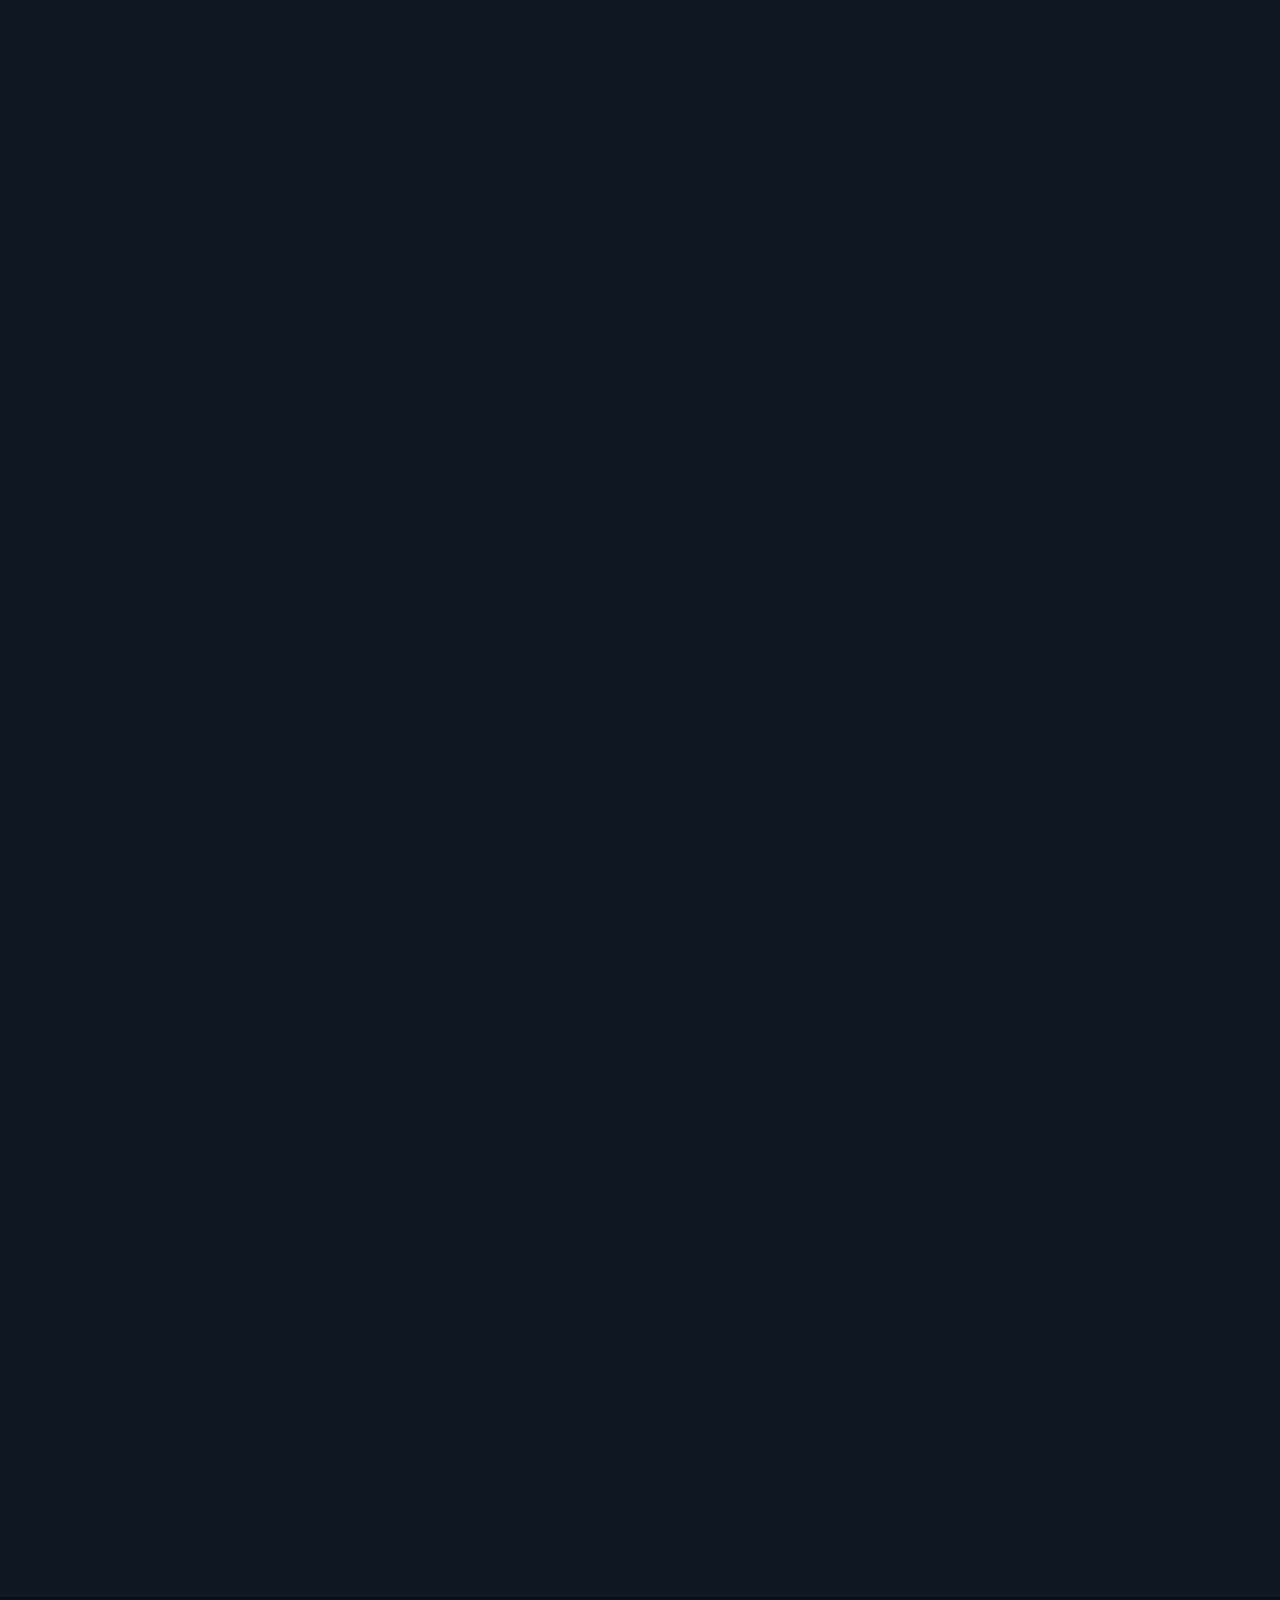
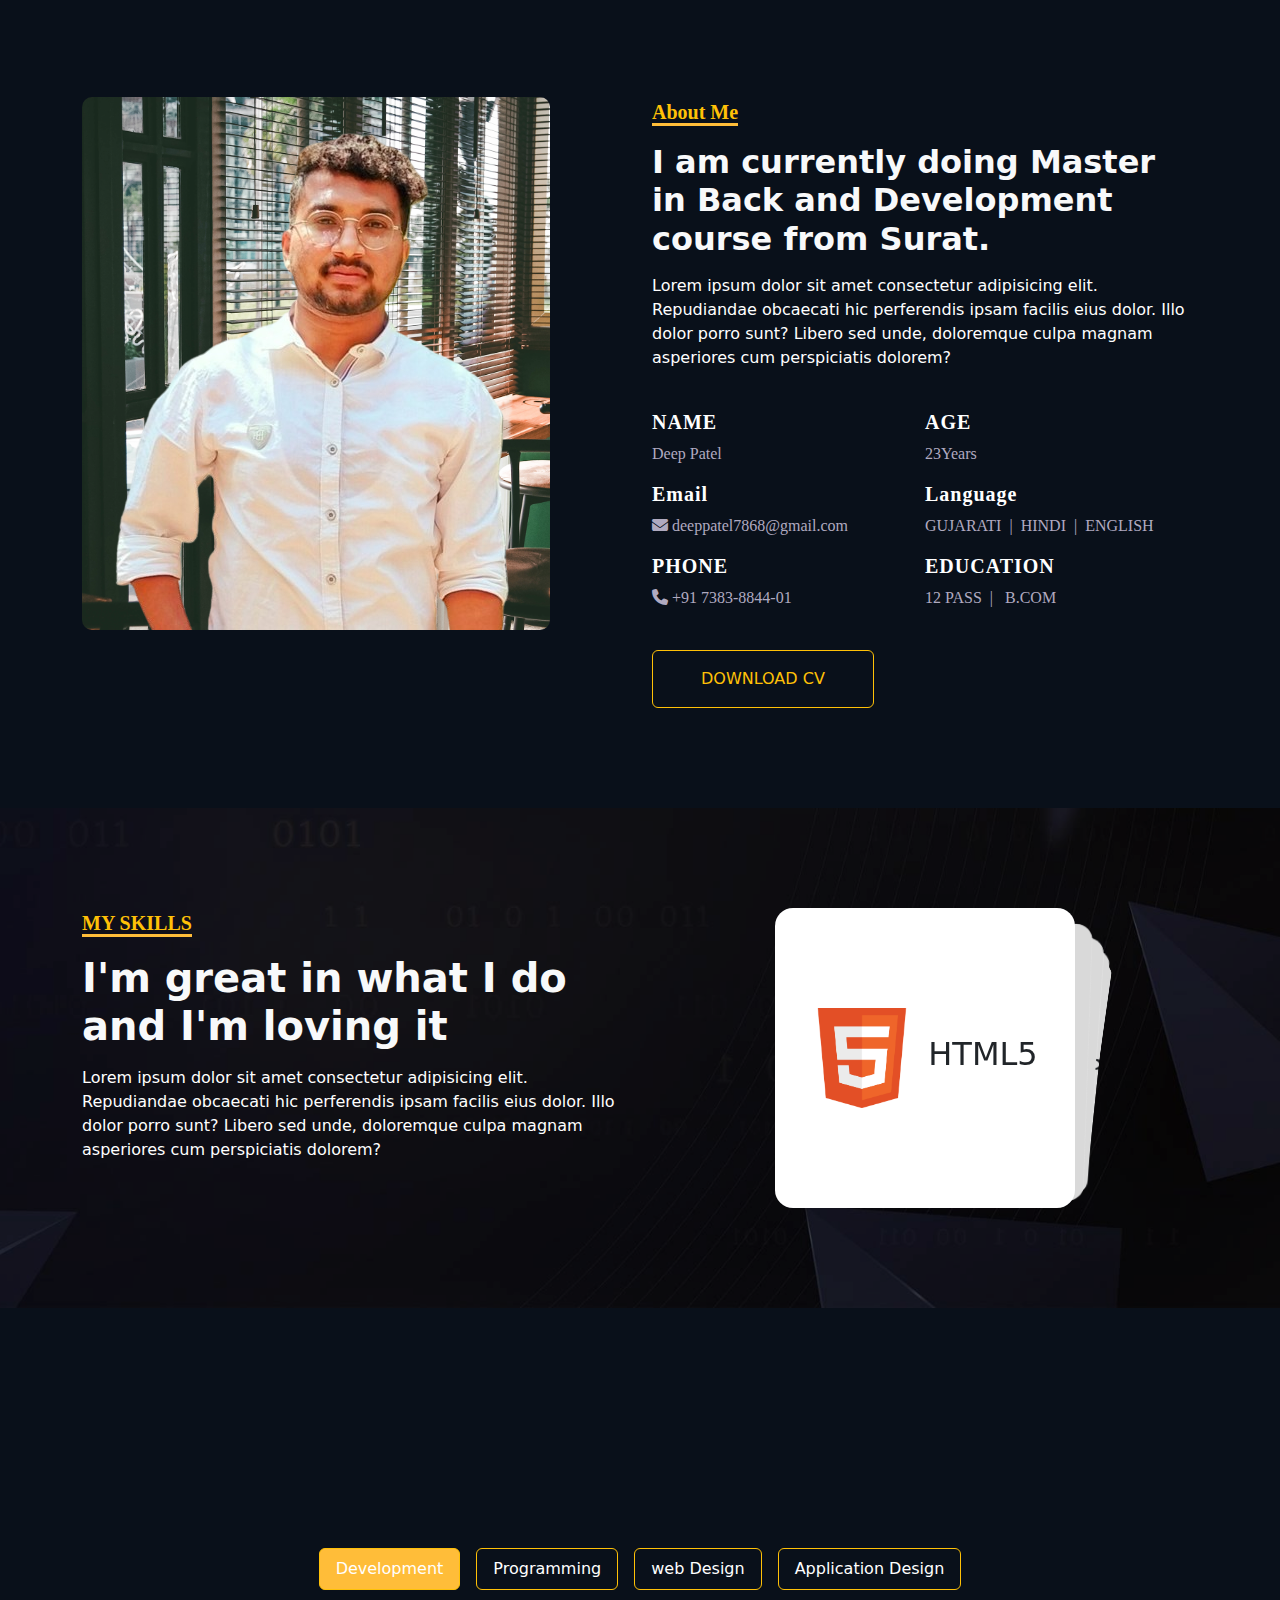
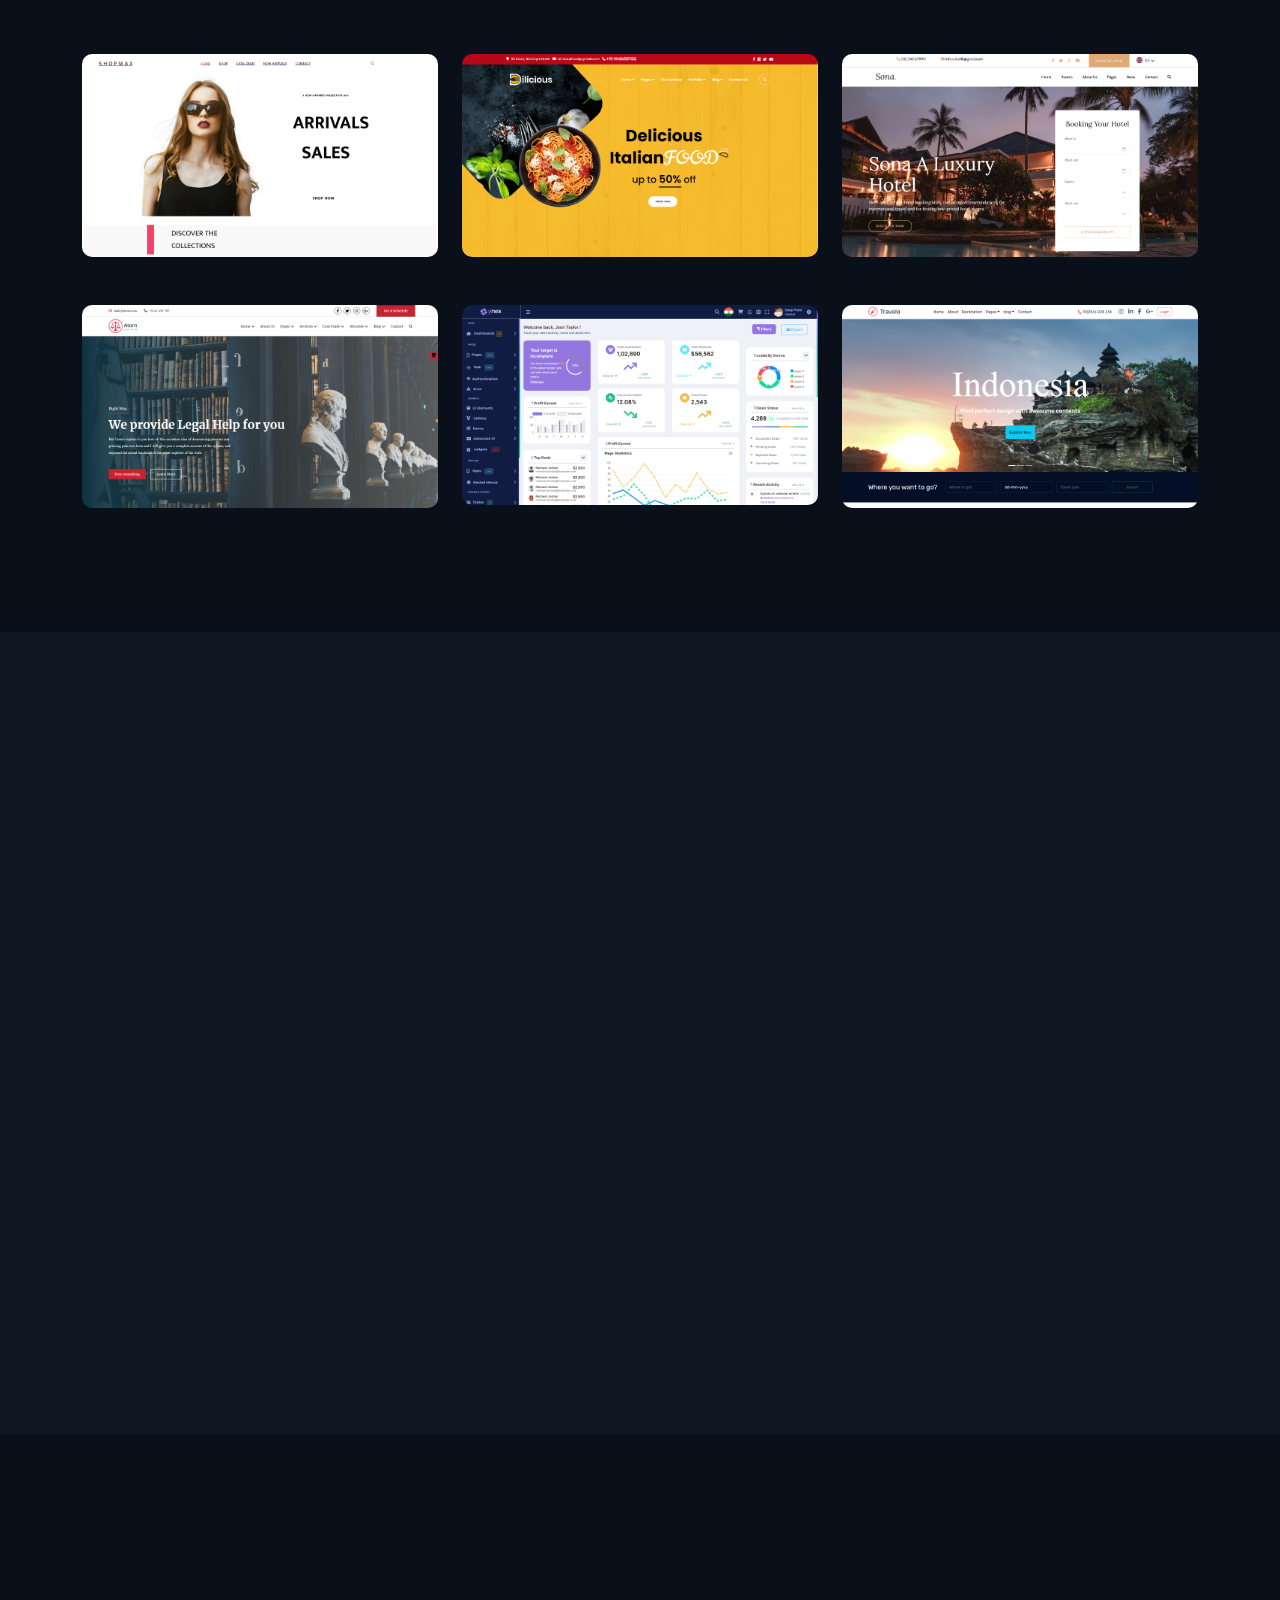
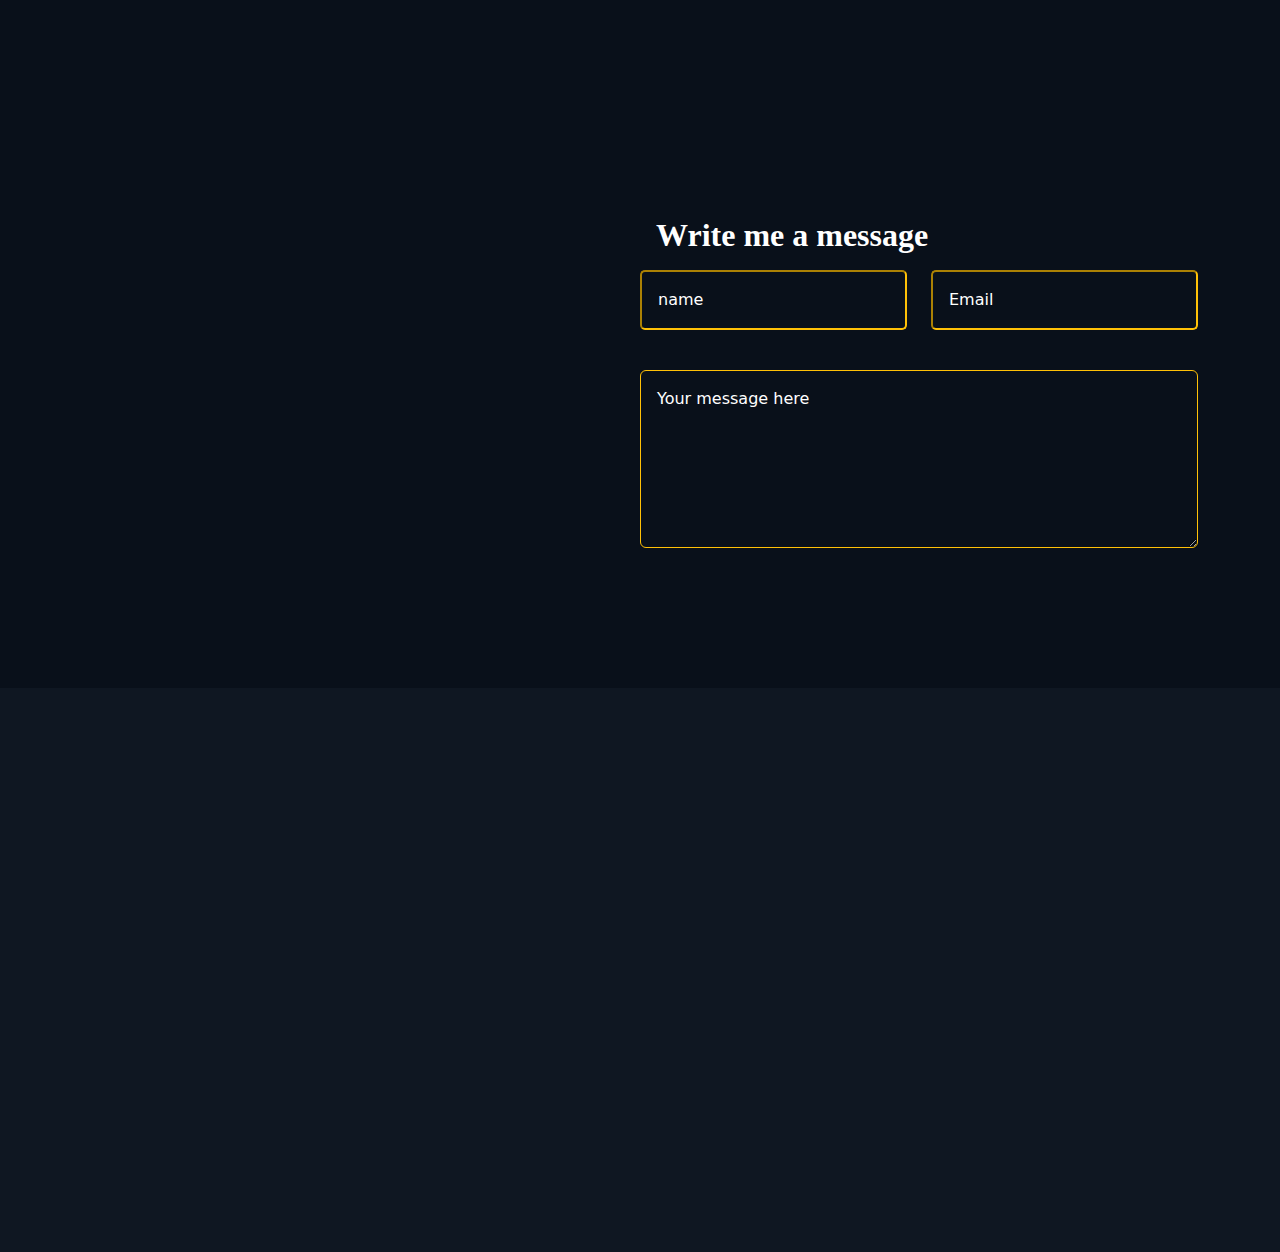
==== commit 82d746a0: "new" ====
--- a/index.html
+++ b/index.html
@@ -105,7 +105,7 @@
     </nav>
   </header> 
 
-  <main>~
+  <main>
     <!-- banner -->
     <section class="banner">
       <div class="container">
@@ -413,7 +413,7 @@
                       <div class="modal-dialog  modal-dialog-centered modal-dialog-scrollable">
                         <div class="modal-content">
                           <div class="modal-header">
-                            <h2 class="modal-title fs-5" id="exampleModalLabel">HTML5 project</h2>
+                            <h2 class="modal-title text-uppercase fs-3 fw-bold" id="exampleModalLabel">HTML5 project</h2>
                             <button type="button" class="btn-close" data-bs-dismiss="modal" aria-label="Close"></button>
                           </div>
                           <div class="modal-body">
@@ -442,7 +442,7 @@
                       <div class="modal-dialog modal-dialog-centered modal-dialog-scrollable">
                         <div class="modal-content">
                           <div class="modal-header">
-                            <h2 class="modal-title fs-5" id="exampleModalLabel">css project</h2>
+                            <h2 class="modal-title text-uppercase fs-3 fw-bold" id="exampleModalLabel">css project</h2>
                             <button type="button" class="btn-close" data-bs-dismiss="modal" aria-label="Close"></button>
                           </div>
                           <div class="modal-body">
@@ -471,7 +471,7 @@
                       <div class="modal-dialog modal-dialog-centered modal-dialog-scrollable">
                         <div class="modal-content">
                           <div class="modal-header">
-                            <h2 class="modal-title fs-5" id="exampleModalLabel">sass project</h2>
+                            <h2 class="modal-title text-uppercase fs-3 fw-bold" id="exampleModalLabel">sass project</h2>
                             <button type="button" class="btn-close" data-bs-dismiss="modal" aria-label="Close"></button>
                           </div>
                           <div class="modal-body">
@@ -489,7 +489,7 @@
                     <div class="img-card">
                       <img src="./images/bg-img/my-web-3.png" alt="protfolio-img-2" class="img-fluid">
                     </div>
-                    <div class=" contant-img">
+                    <div class="contant-img">
                       <a data-bs-toggle="modal" href="#my-web-3">
                         <i class="fa-solid fa-plus text-white"></i>
                       </a>
@@ -500,7 +500,7 @@
                       <div class="modal-dialog modal-dialog-centered modal-dialog-scrollable">
                         <div class="modal-content">
                           <div class="modal-header">
-                            <h2 class="modal-title fs-5" id="exampleModalLabel">jquery colortheme project</h2>
+                            <h2 class="modal-title text-uppercase fs-3 fw-bold" id="exampleModalLabel">jquery colortheme project</h2>
                             <button type="button" class="btn-close" data-bs-dismiss="modal" aria-label="Close"></button>
                           </div>
                           <div class="modal-body">
@@ -529,7 +529,7 @@
                       <div class="modal-dialog modal-dialog-centered modal-dialog-scrollable">
                         <div class="modal-content">
                           <div class="modal-header">
-                            <h2 class="modal-title fs-5" id="exampleModalLabel">addmainpanel project</h2>
+                            <h2 class="modal-title text-uppercase fs-3 fw-bold" id="exampleModalLabel">addmainpanel project</h2>
                             <button type="button" class="btn-close" data-bs-dismiss="modal" aria-label="Close"></button>
                           </div>
                           <div class="modal-body">
@@ -558,7 +558,7 @@
                       <div class="modal-dialog modal-dialog-centered modal-dialog-scrollable">
                         <div class="modal-content">
                           <div class="modal-header">
-                            <h2 class="modal-title fs-5" id="exampleModalLabel">bootstrap project</h2>
+                            <h2 class="modal-title text-uppercase fs-3 fw-bold" id="exampleModalLabel">bootstrap project</h2>
                             <button type="button" class="btn-close" data-bs-dismiss="modal" aria-label="Close"></button>
                           </div>
                           <div class="modal-body">
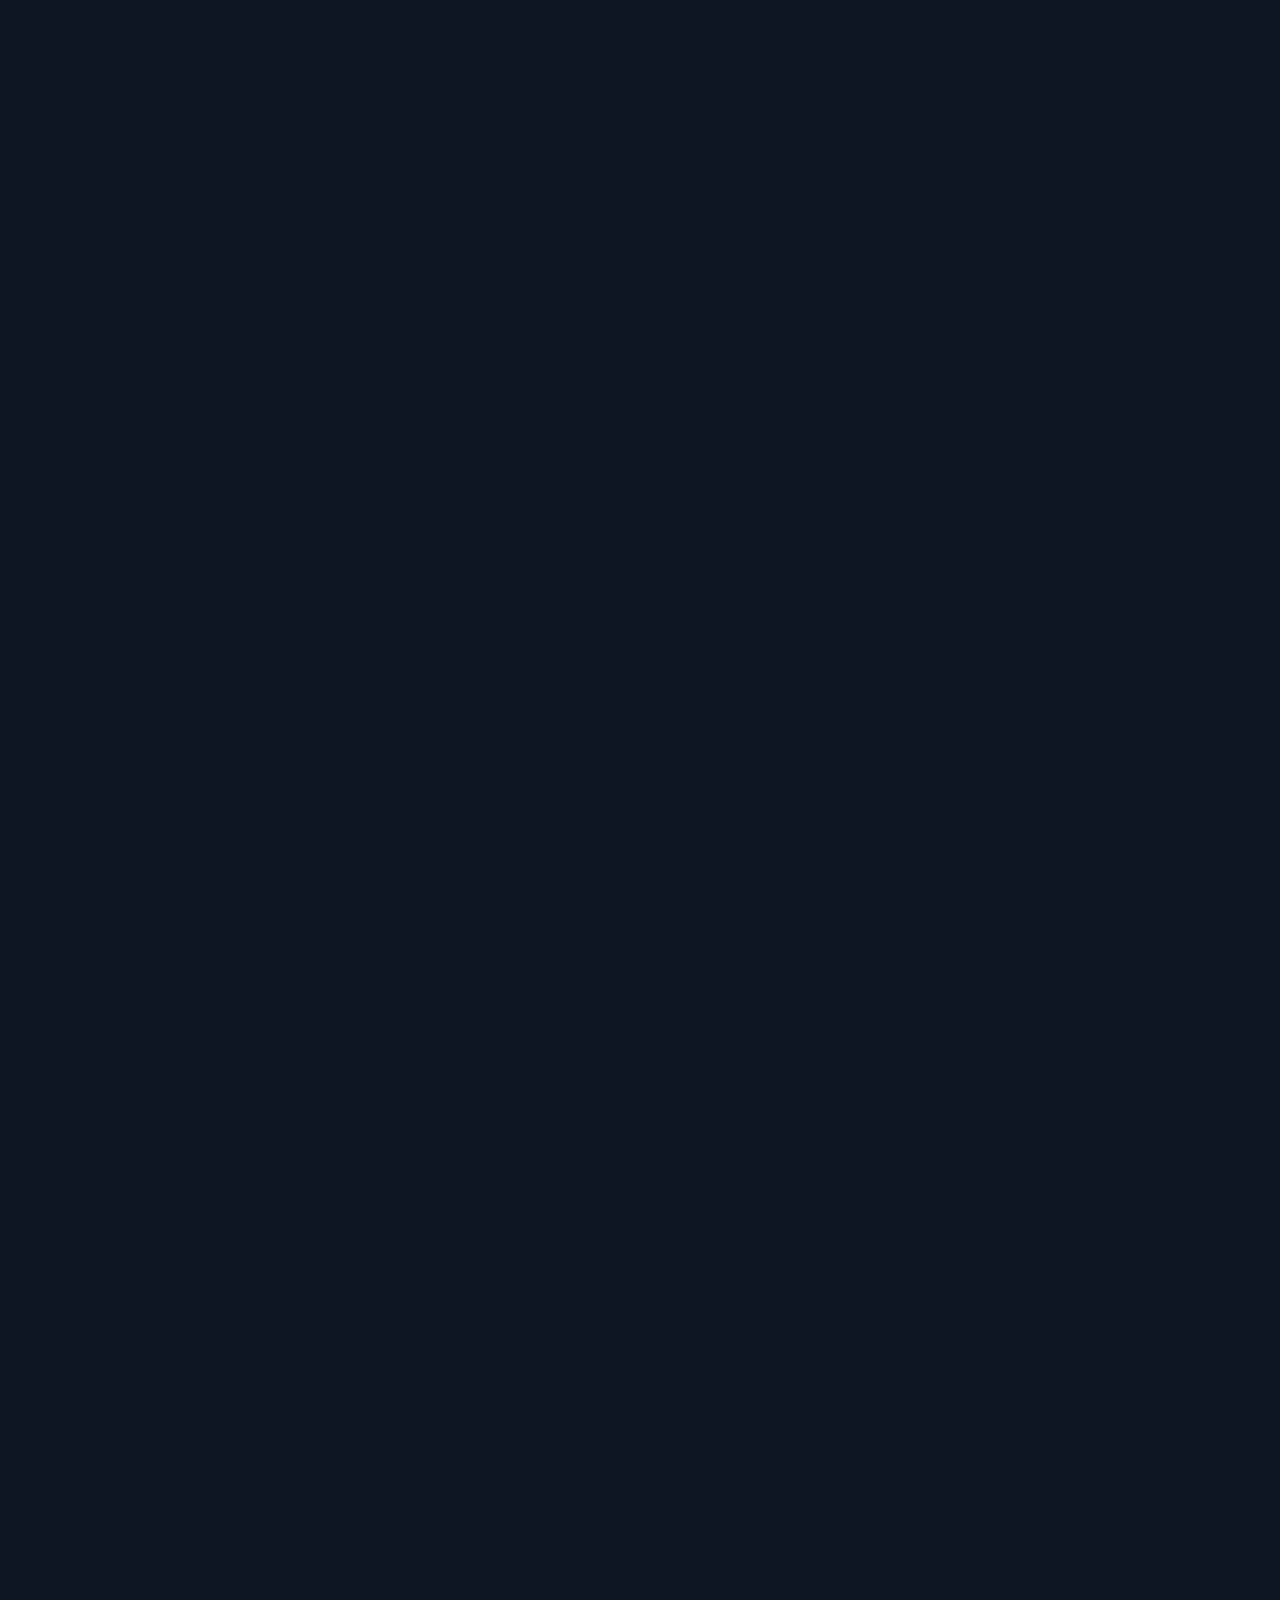
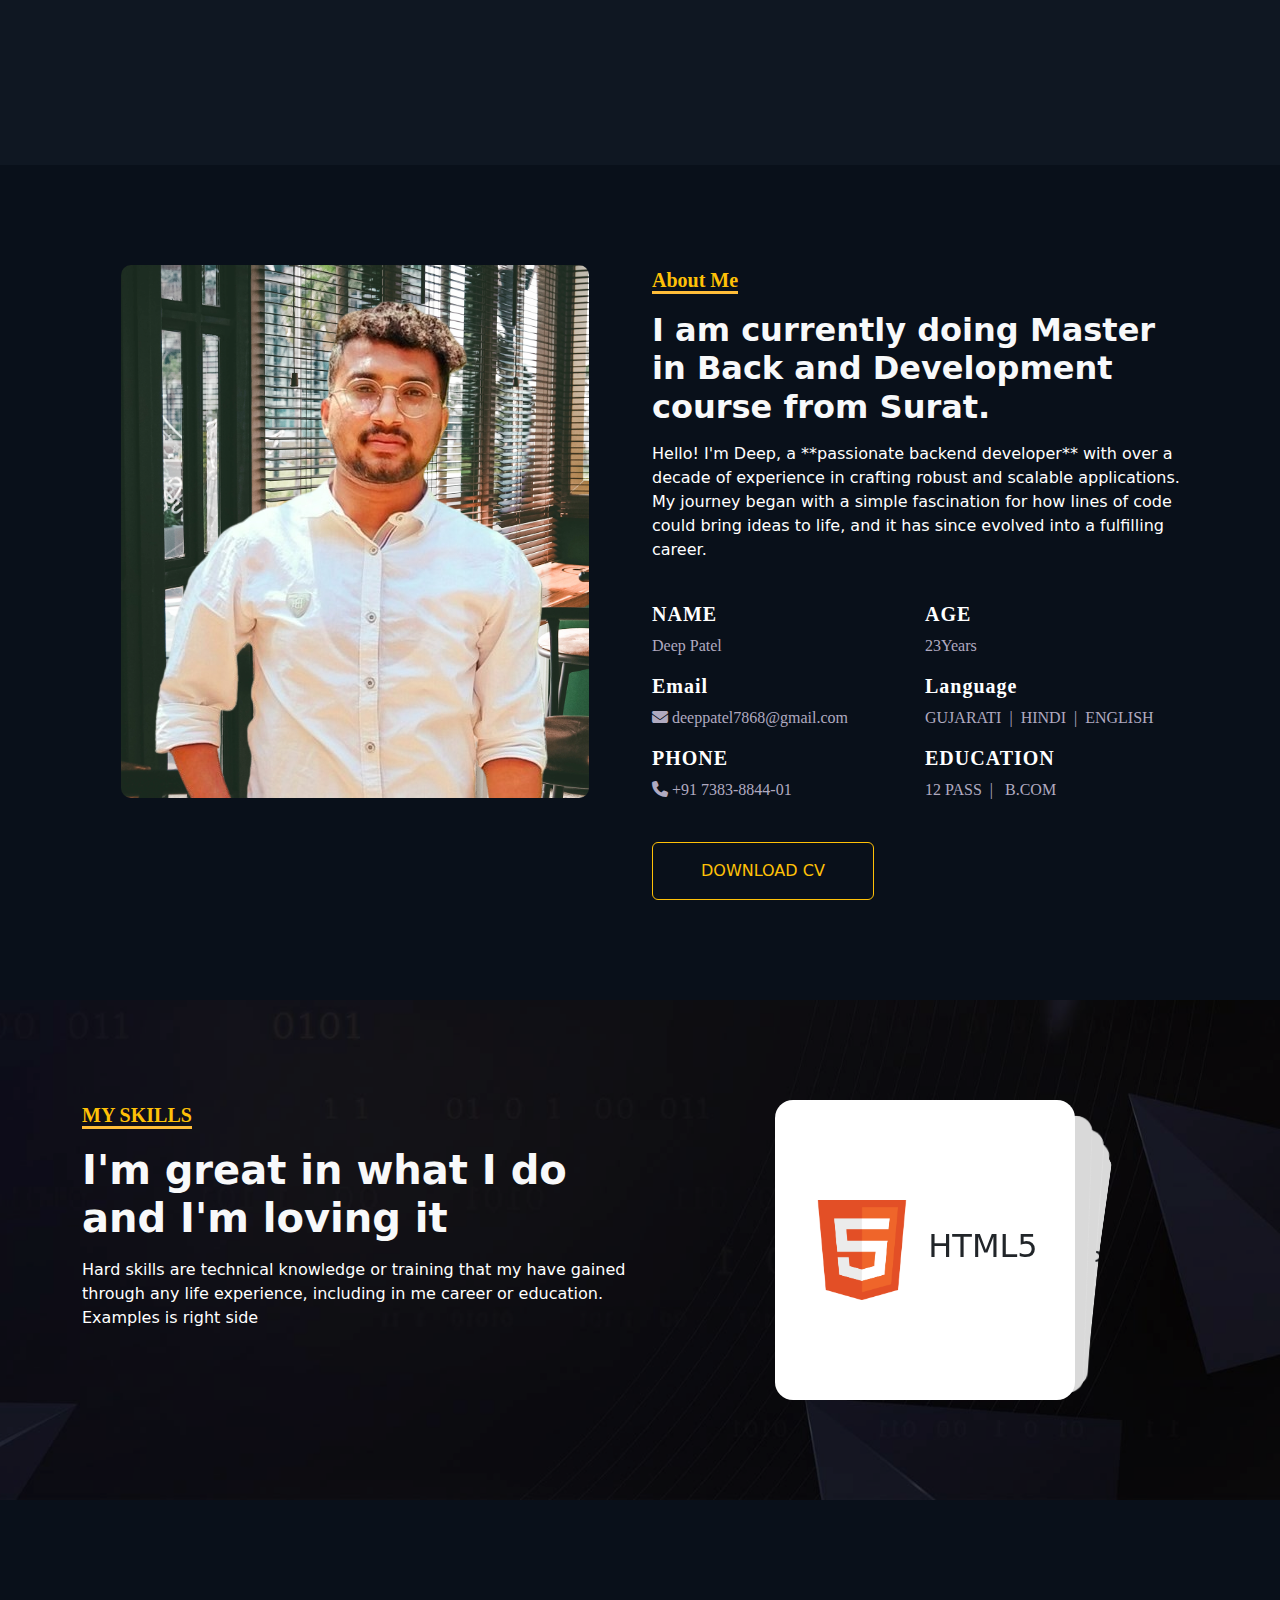
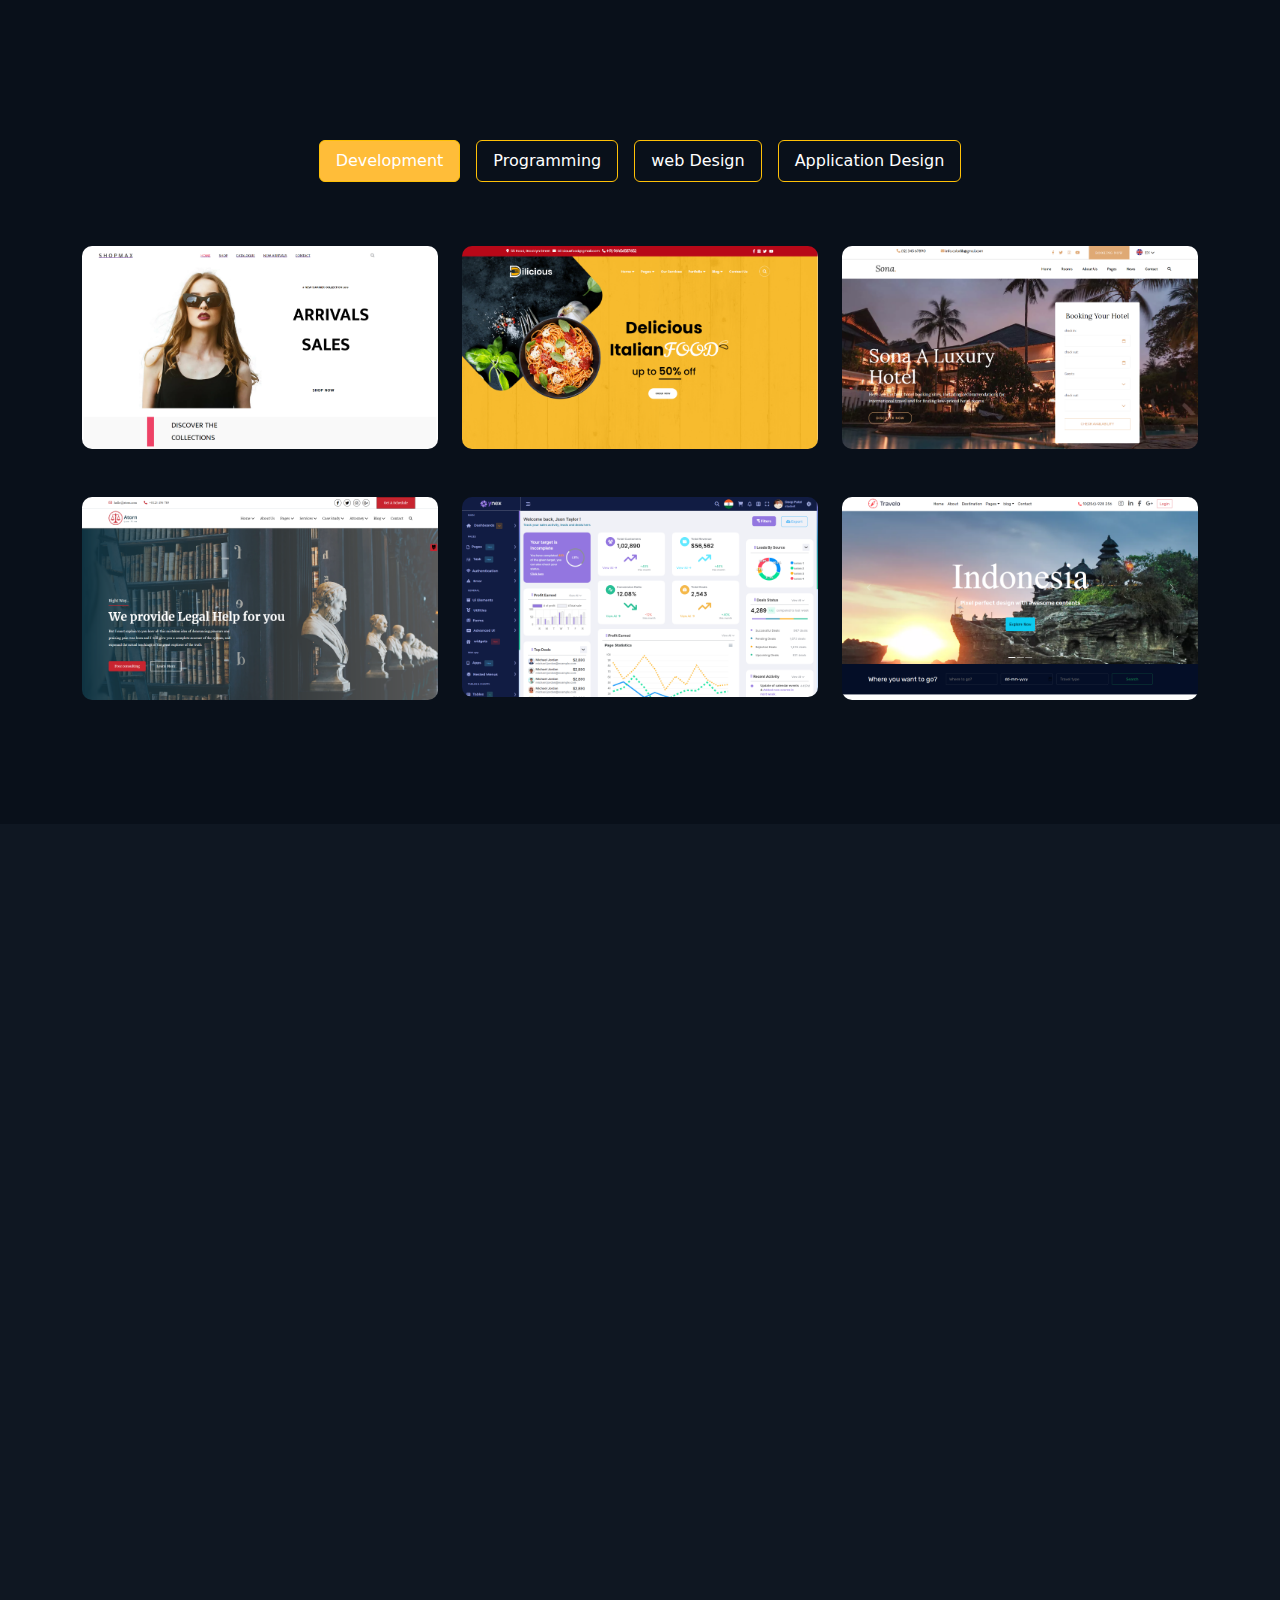
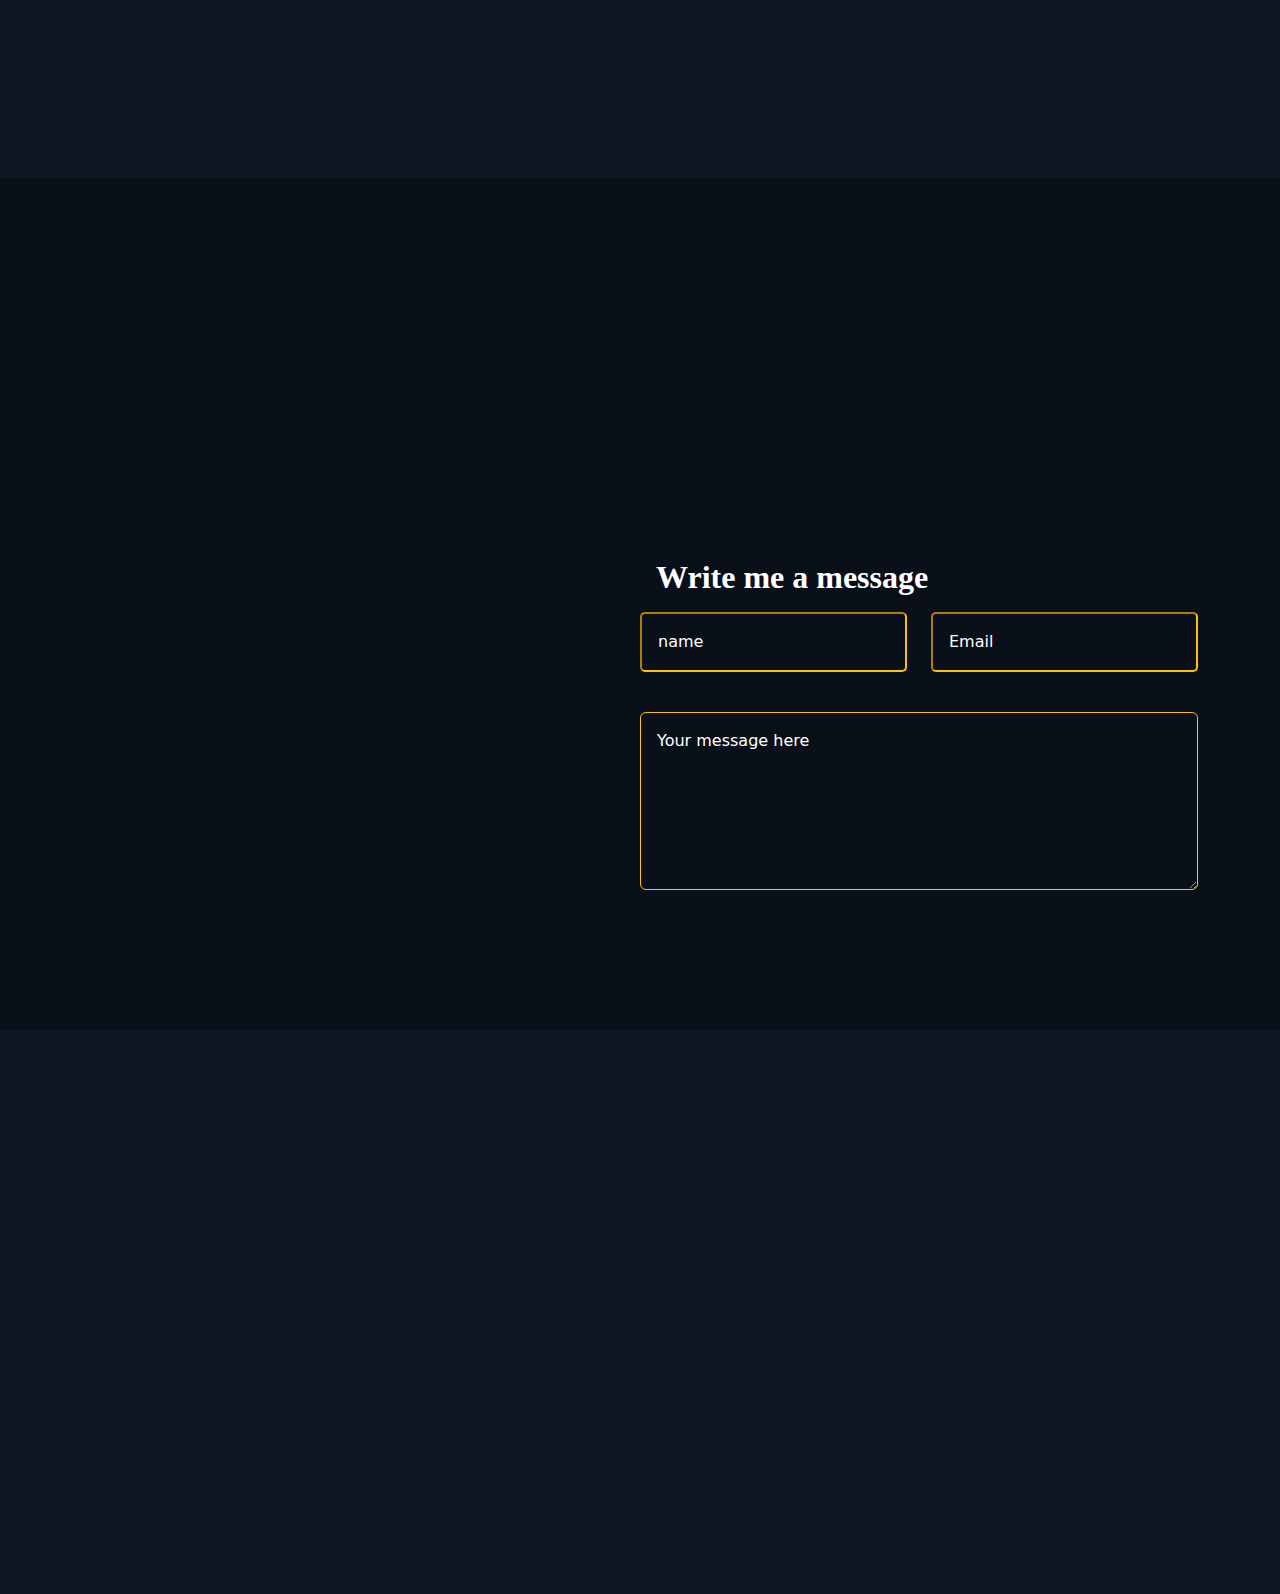
==== commit 7d6d2f72: "new" ====
--- a/index.html
+++ b/index.html
@@ -199,8 +199,7 @@
                   <div class="content-icon">
                     <h3 class="text-light fs-2 fw-semibold my-4">Creativity</h3>
                     <p class="lh-base fs-6">
-                      Duis aute irure dolor in it esse cillum dolore eu fugiat nulla pari erunt mollit anim id est
-                      laborum.
+                      If you’re looking to enhance your creative skills, consider exploring new perspectives, seeking out different experiences, and challenging conventional ideas. Remember, creativity is not just about having ideas but also about the courage to act on them and bring them to life.
                     </p>
                   </div>
                 </div>
@@ -214,7 +213,7 @@
                     <h3 class="text-light fs-2 fw-semibold my-4">
                       Dedication</h3>
                     <p class="lh-base fs-6">
-                      Beaboris nisi ut aliquip ex ea commodo consen cillum dolore eu fugiat nulla pariatur.
+                      Dedication is also celebrated in ceremonies, like the dedication of buildings, where a new structure is formally opened for use. In literature and arts, a dedication is a message at the beginning of a work expressing affection or respect for someone
                     </p>
                   </div>
                 </div>
@@ -227,7 +226,7 @@
                   <div class="content-icon">
                     <h3 class="text-light fs-2 fw-semibold my-4">Hard Work</h3>
                     <p class="lh-base fs-6">
-                      Excepteur sint occaecat cupidatat non proident, sunt in culpa qui offi llit anim id est laborum.
+                      Hard work is the dedication and effort put into a task or pursuit with the aim of achieving success or mastery.  Hard work is about putting in the time and energy required to overcome challenges and reach your goals, regardless of the obstacles you may face.
                     </p>
                   </div>
                 </div>
@@ -243,7 +242,7 @@
       <div class="container">
         <div class="row">
           <div class="col-lg-6">
-            <div class="about-img" data-tilt>
+            <div class="about-img d-flex justify-content-center" data-tilt>
               <img src="./images/bg-img/about-img-1.png" class="img-fluid" alt="about-img-1">
             </div>
           </div>
@@ -253,9 +252,7 @@
               <h2 class="text-light fs-2 my-3 fw-bold">I am currently doing Master in Back and Development course from
                 Surat.
               </h2>
-              <p class="text-white">Lorem ipsum dolor sit amet consectetur adipisicing elit. Repudiandae obcaecati hic
-                perferendis ipsam facilis eius dolor. Illo dolor porro sunt? Libero sed unde, doloremque culpa magnam
-                asperiores cum perspiciatis dolorem?</p>
+              <p class="text-white">Hello! I'm Deep, a **passionate backend developer** with over a decade of experience in crafting robust and scalable applications. My journey began with a simple fascination for how lines of code could bring ideas to life, and it has since evolved into a fulfilling career.</p>
             </div>
             <div class="about-info d-flex">
               <div class="col-sm-6">
@@ -306,9 +303,9 @@
               <span class="text-warning fw-bold fs-5 " id="abmeout-me">MY SKILLS</span>
               <h2 class="text-light fs-1 my-3 fw-bolder">I'm great in what I do and I'm loving it
               </h2>
-              <p class="text-white">Lorem ipsum dolor sit amet consectetur adipisicing elit. Repudiandae obcaecati hic
-                perferendis ipsam facilis eius dolor. Illo dolor porro sunt? Libero sed unde, doloremque culpa magnam
-                asperiores cum perspiciatis dolorem?</p>
+              <p class="text-white">
+                Hard skills are technical knowledge or training that my have gained through any life experience, including in me career or education. Examples is right side 
+              </p>
             </div>
           </div>
           <div class="col-lg-6">
@@ -641,8 +638,8 @@
                     <i class="fa-solid fa-laptop fs-1"></i>
                   </div>
                   <h3 class="fs-2 fw-bolder text-white text-center mb-4 ">Web Development</h3>
-                  <p class="text-center fs-5">Yeprehe nderit in voluptate velit esse prehen pteur sint occaecat cupidat
-                    cillum dolore eu fugiat nulla pan proide ulpa rum.
+                  <p class="text-center fs-5">
+                    Web development skillsare in high demand worldwide and well paid too – making development a great career option. The field of web development is generally broken down into front-end (the user-facing side) and back-end (the server side). 
                   </p>
                 </div>
               </div>
@@ -652,8 +649,8 @@
                     <i class="fa-solid fa-code fs-1"></i>
                   </div>
                   <h3 class="fs-2 fw-bolder text-white text-center mb-4 ">professional coder</h3>
-                  <p class="text-center fs-5">Yeprehe nderit in voluptate velit esse prehen pteur sint occaecat cupidat
-                    cillum dolore eu fugiat nulla pan proide ulpa rum.
+                  <p class="text-center fs-5">
+                    professional coder, one typically needs to have a strong understanding of various programming languages and development tools. They must also possess problem-solving skills, attention to detail, and the ability to work well in team settings.
                   </p>
                 </div>
               </div>
@@ -663,8 +660,8 @@
                     <i class="fa-solid fa-database fs-5"></i>
                   </div>
                   <h3 class="fs-2 fw-bolder text-white text-center mb-4 ">Programmer</h3>
-                  <p class="text-center fs-5">Yeprehe nderit in voluptate velit esse prehen pteur sint occaecat cupidat
-                    cillum dolore eu fugiat nulla pan proide ulpa rum.
+                  <p class="text-center fs-5">
+                    Programmers work with various programming languages like Java, Python, C++, and many others, depending on the requirements of the project they are working on. They may specialize in certain areas of development.
                   </p>
                 </div>
               </div>
